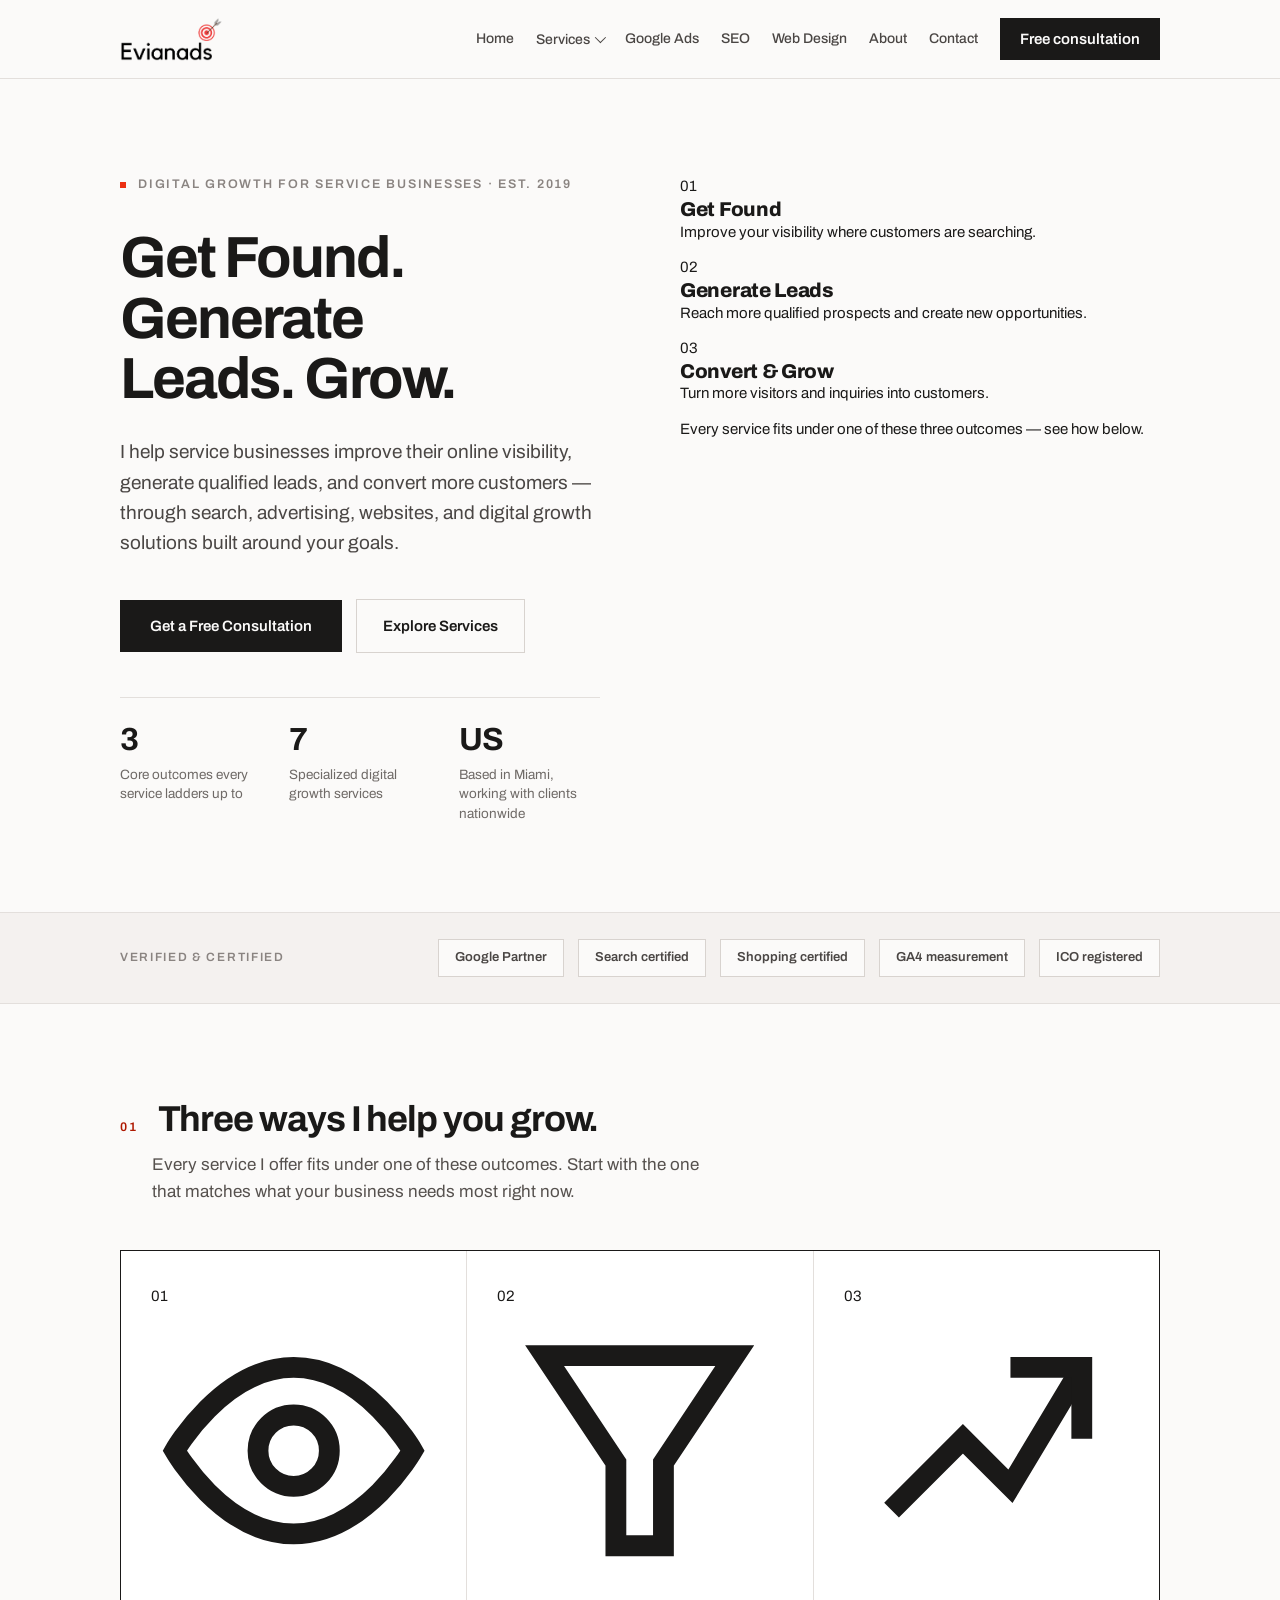
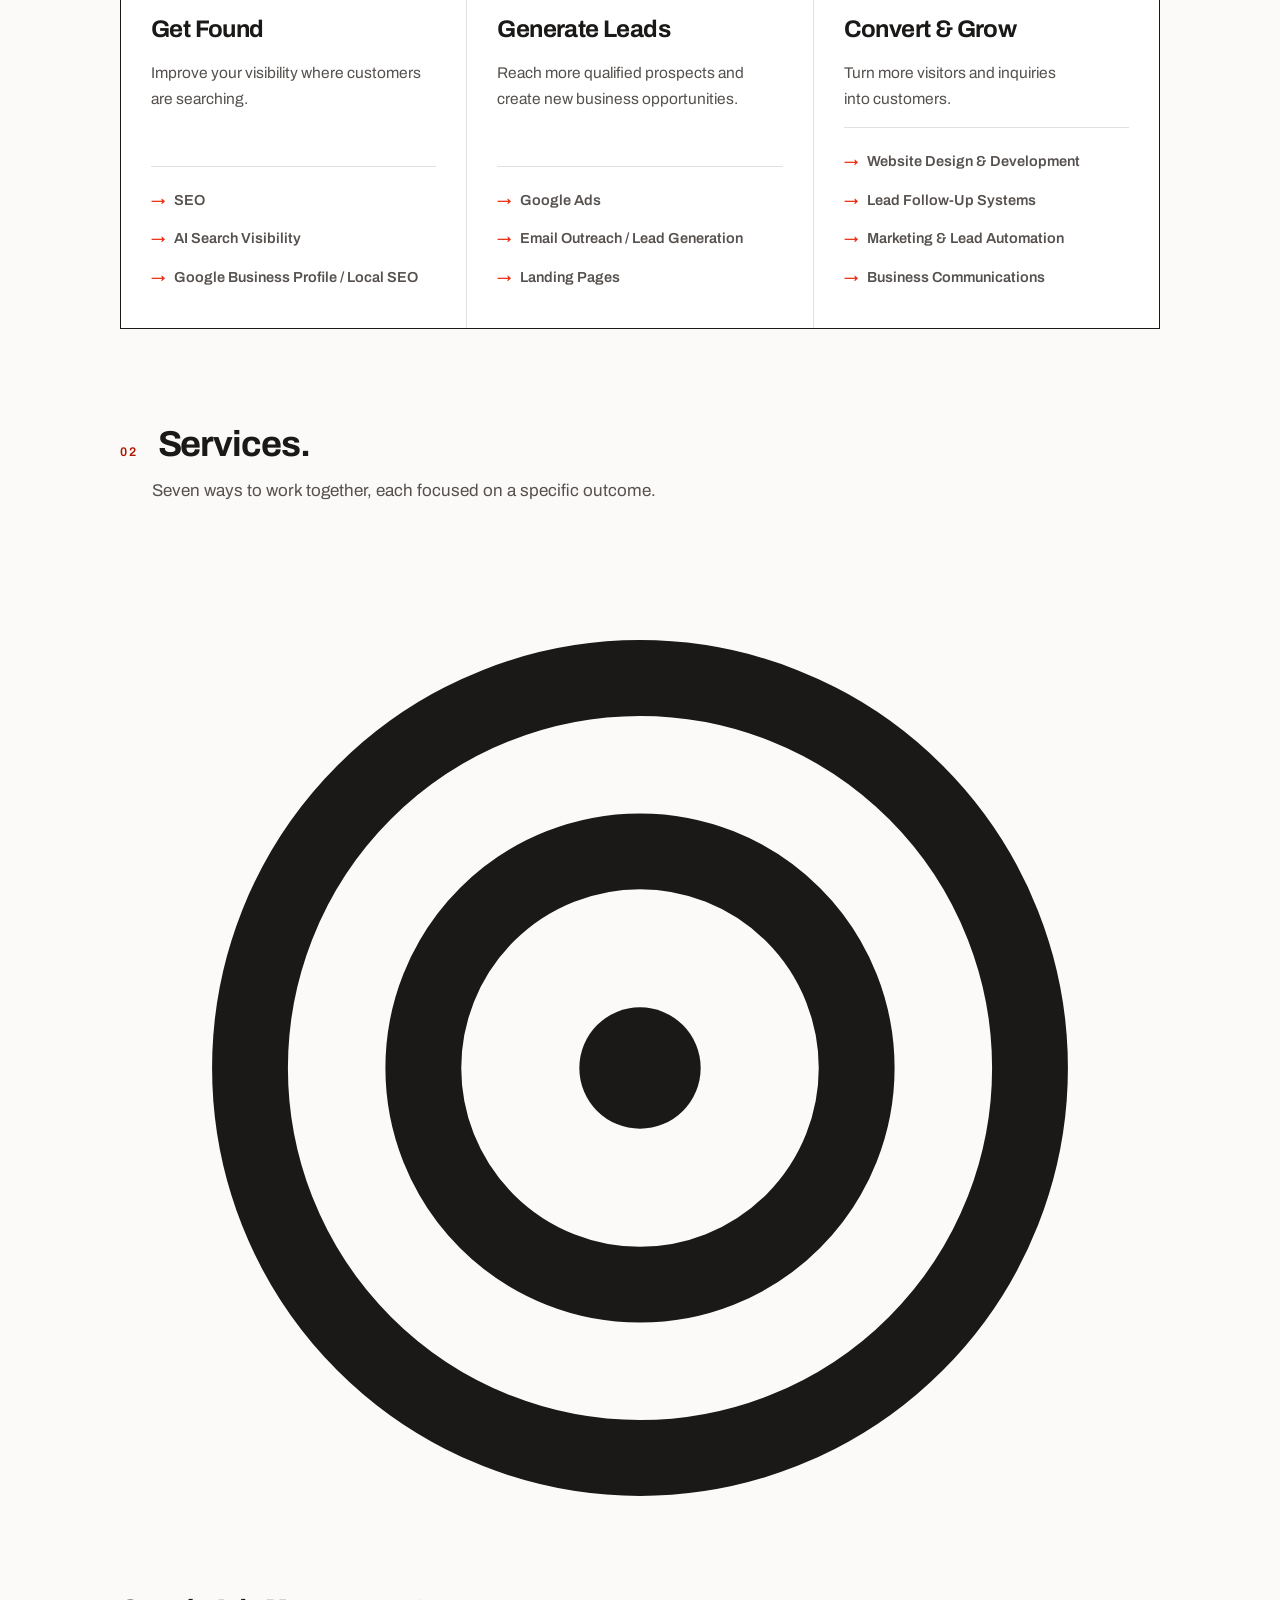
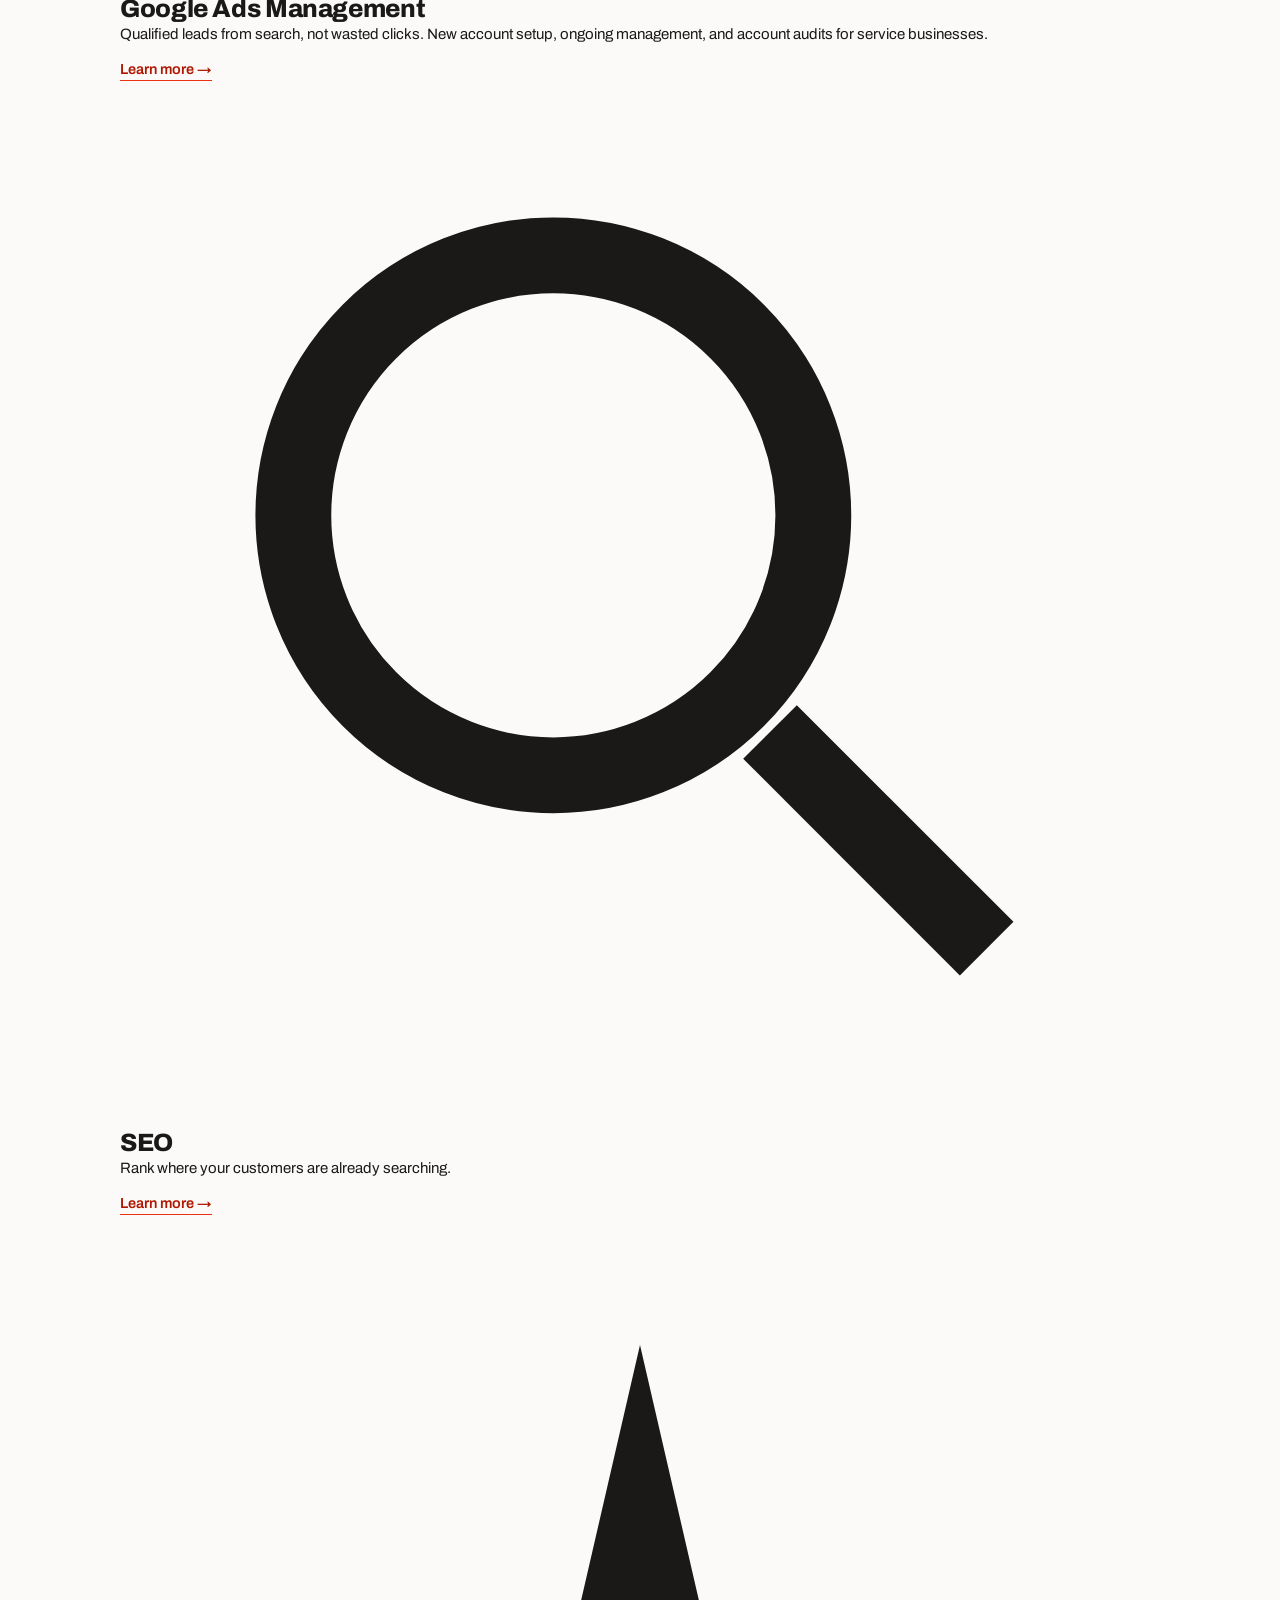
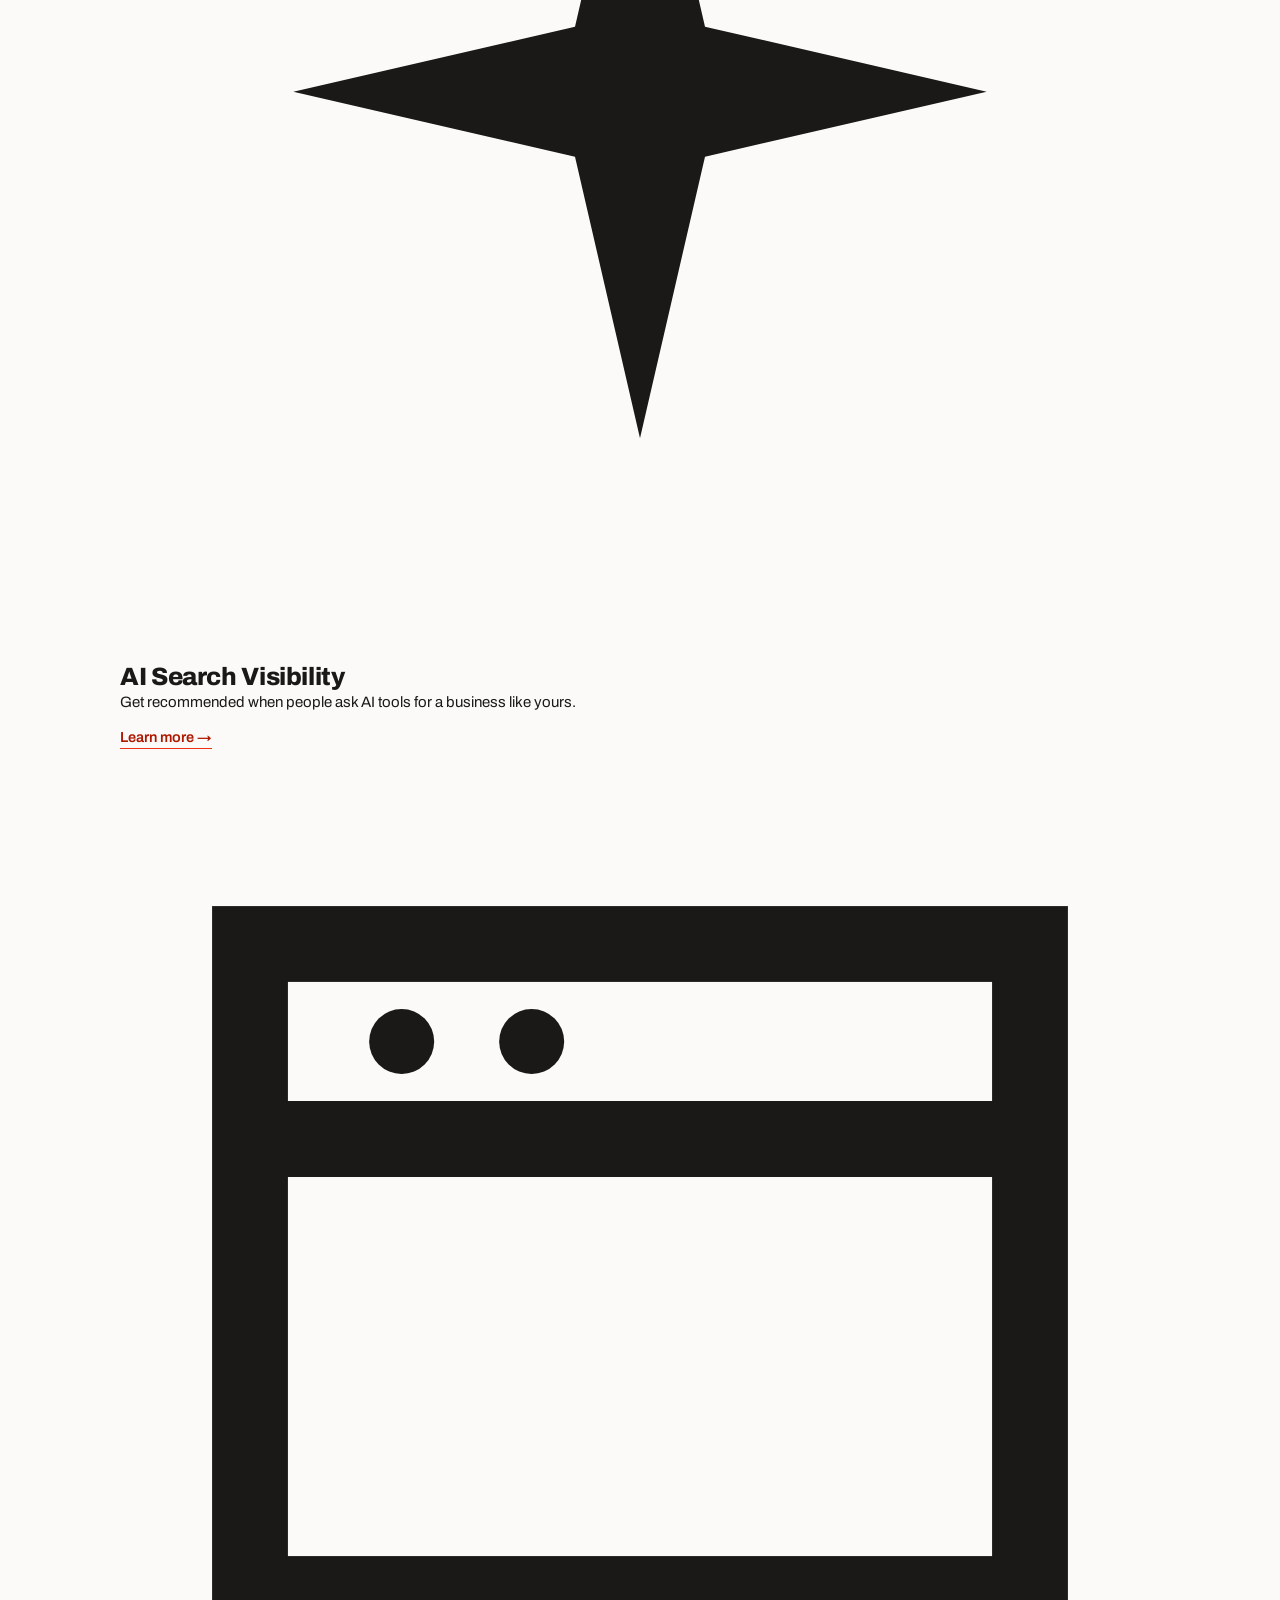
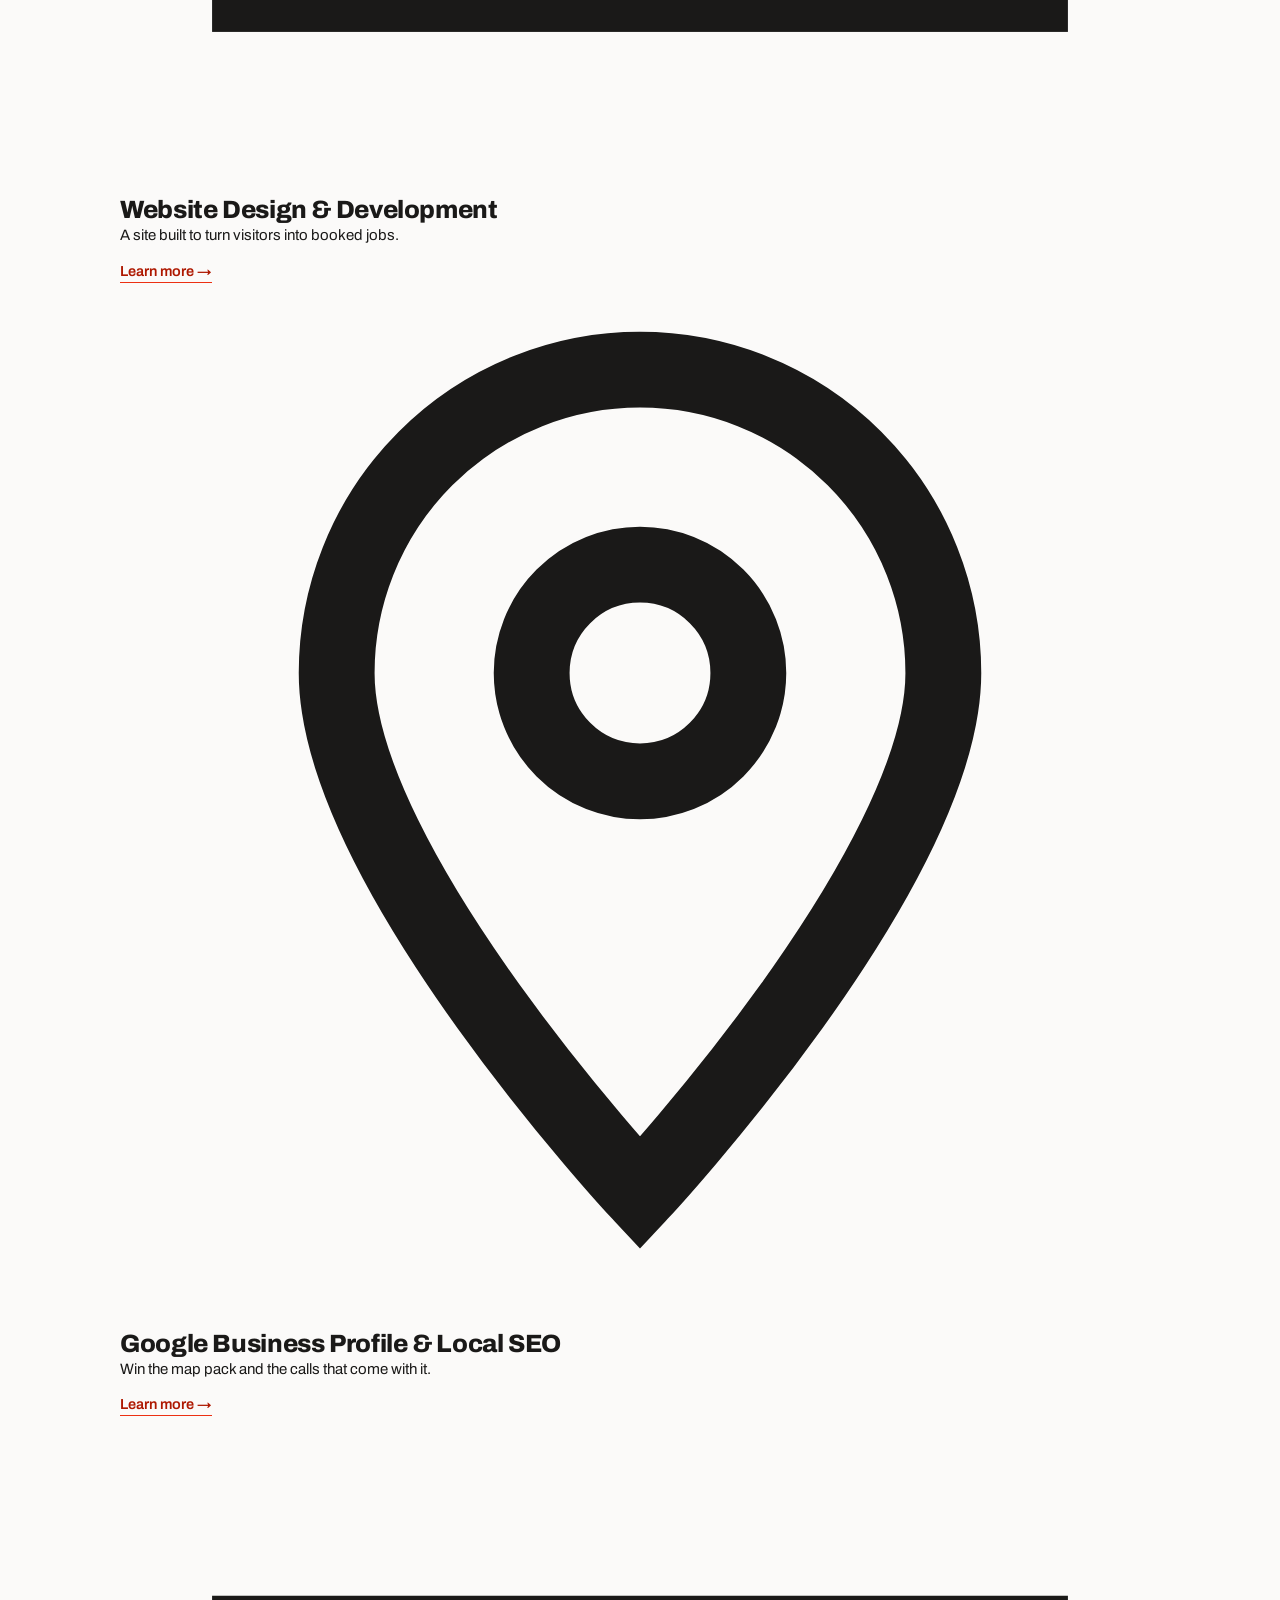
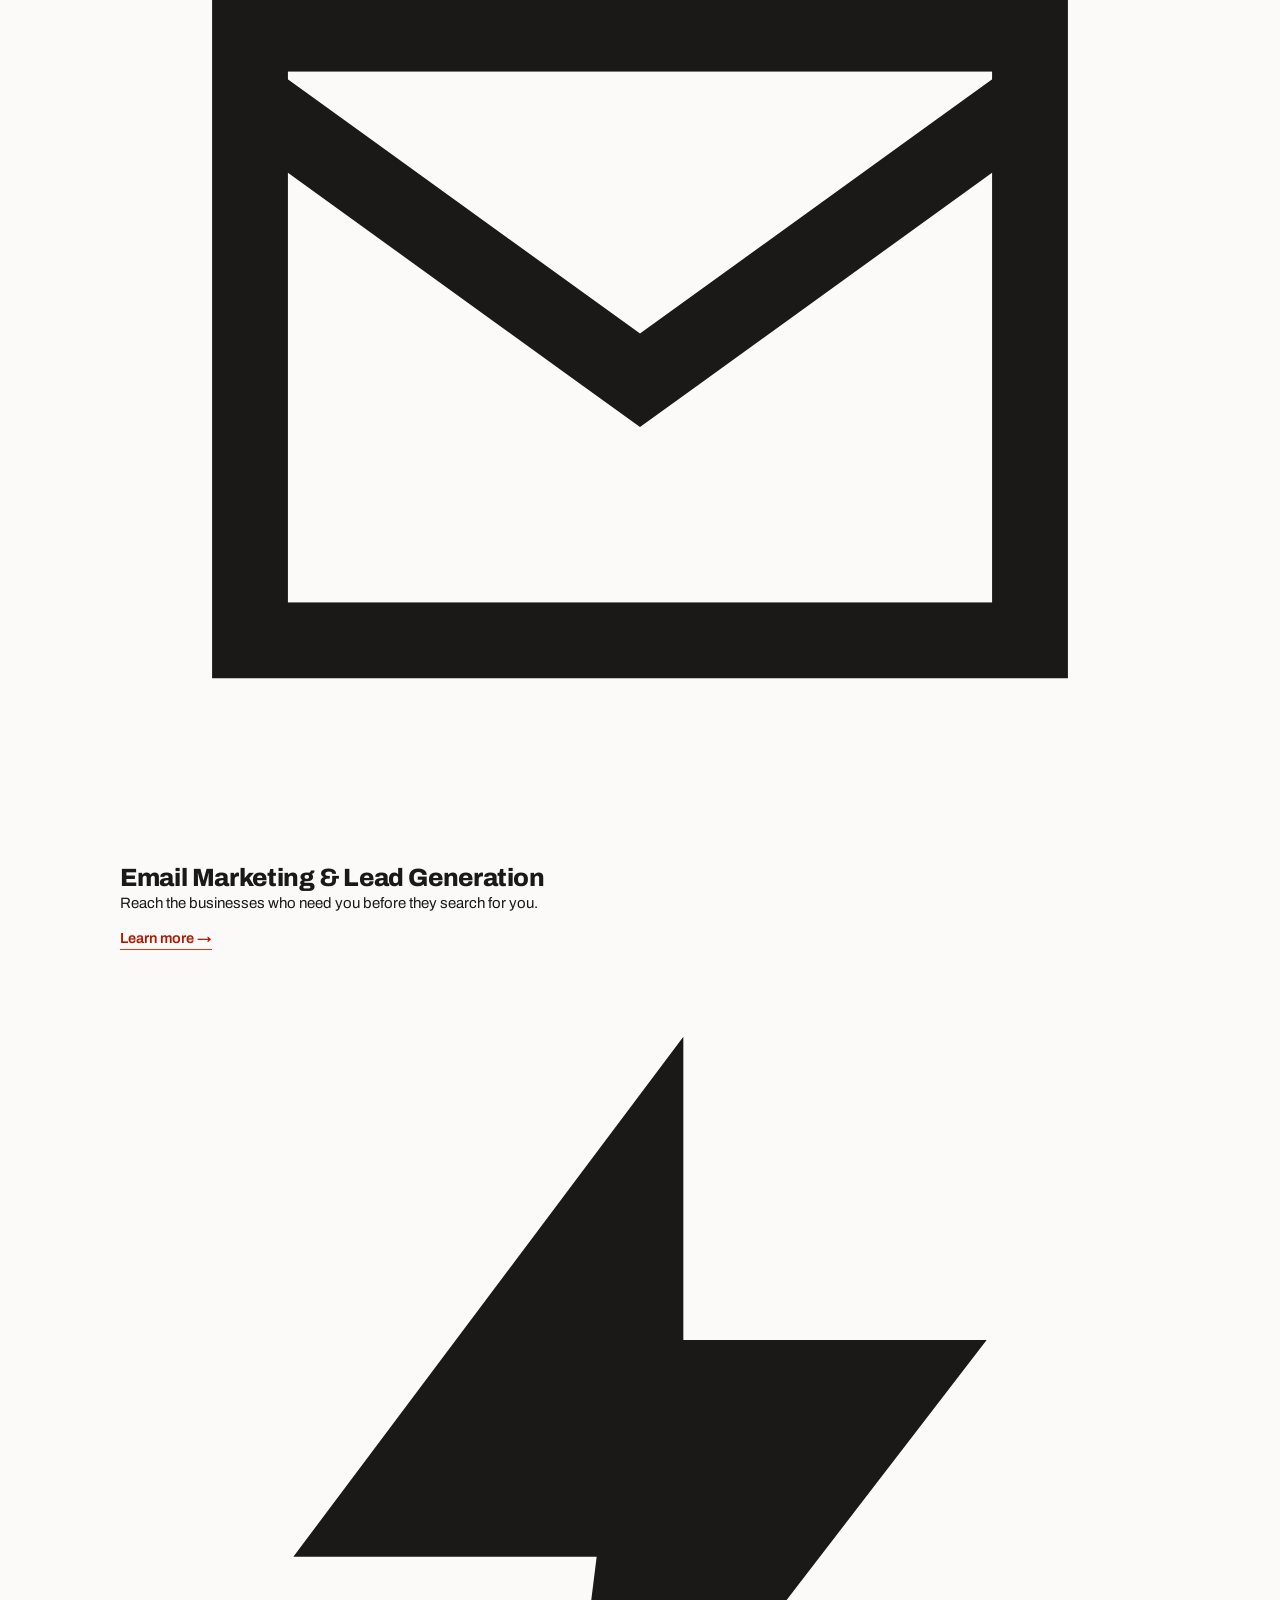
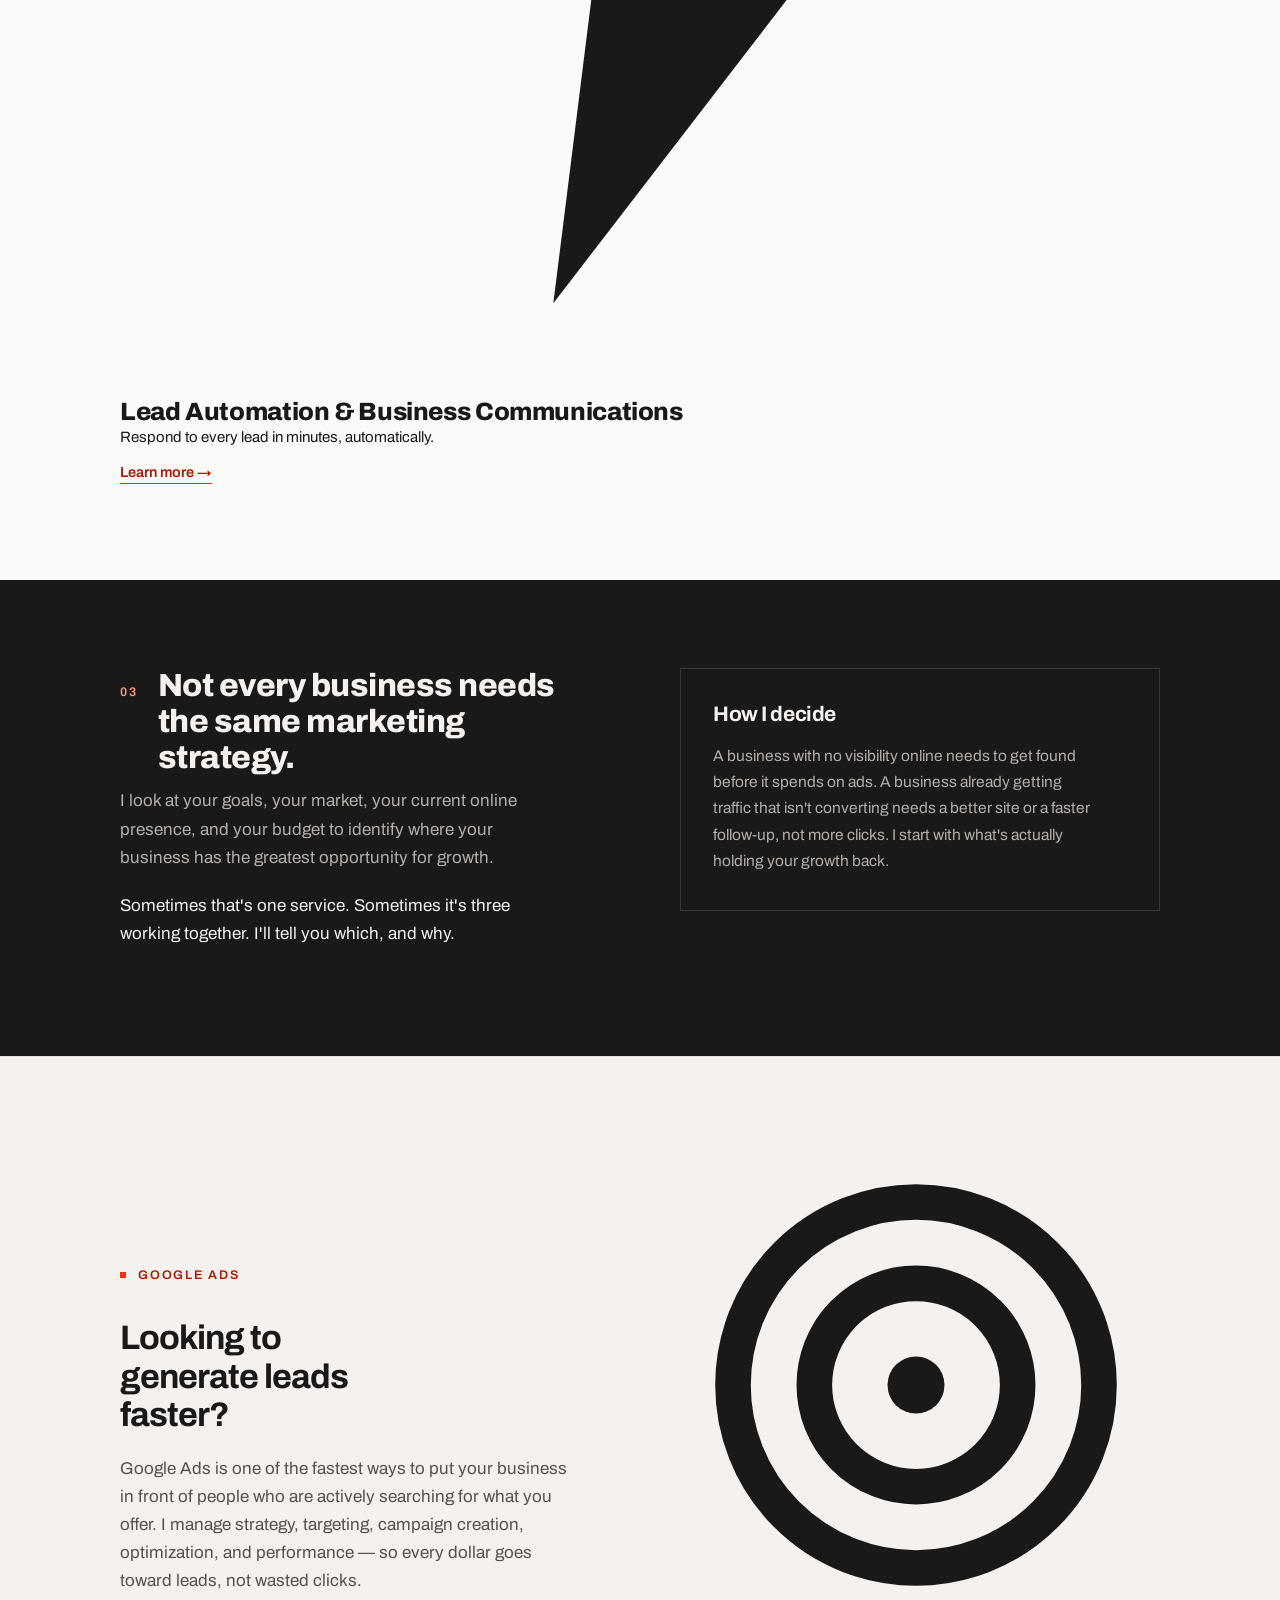
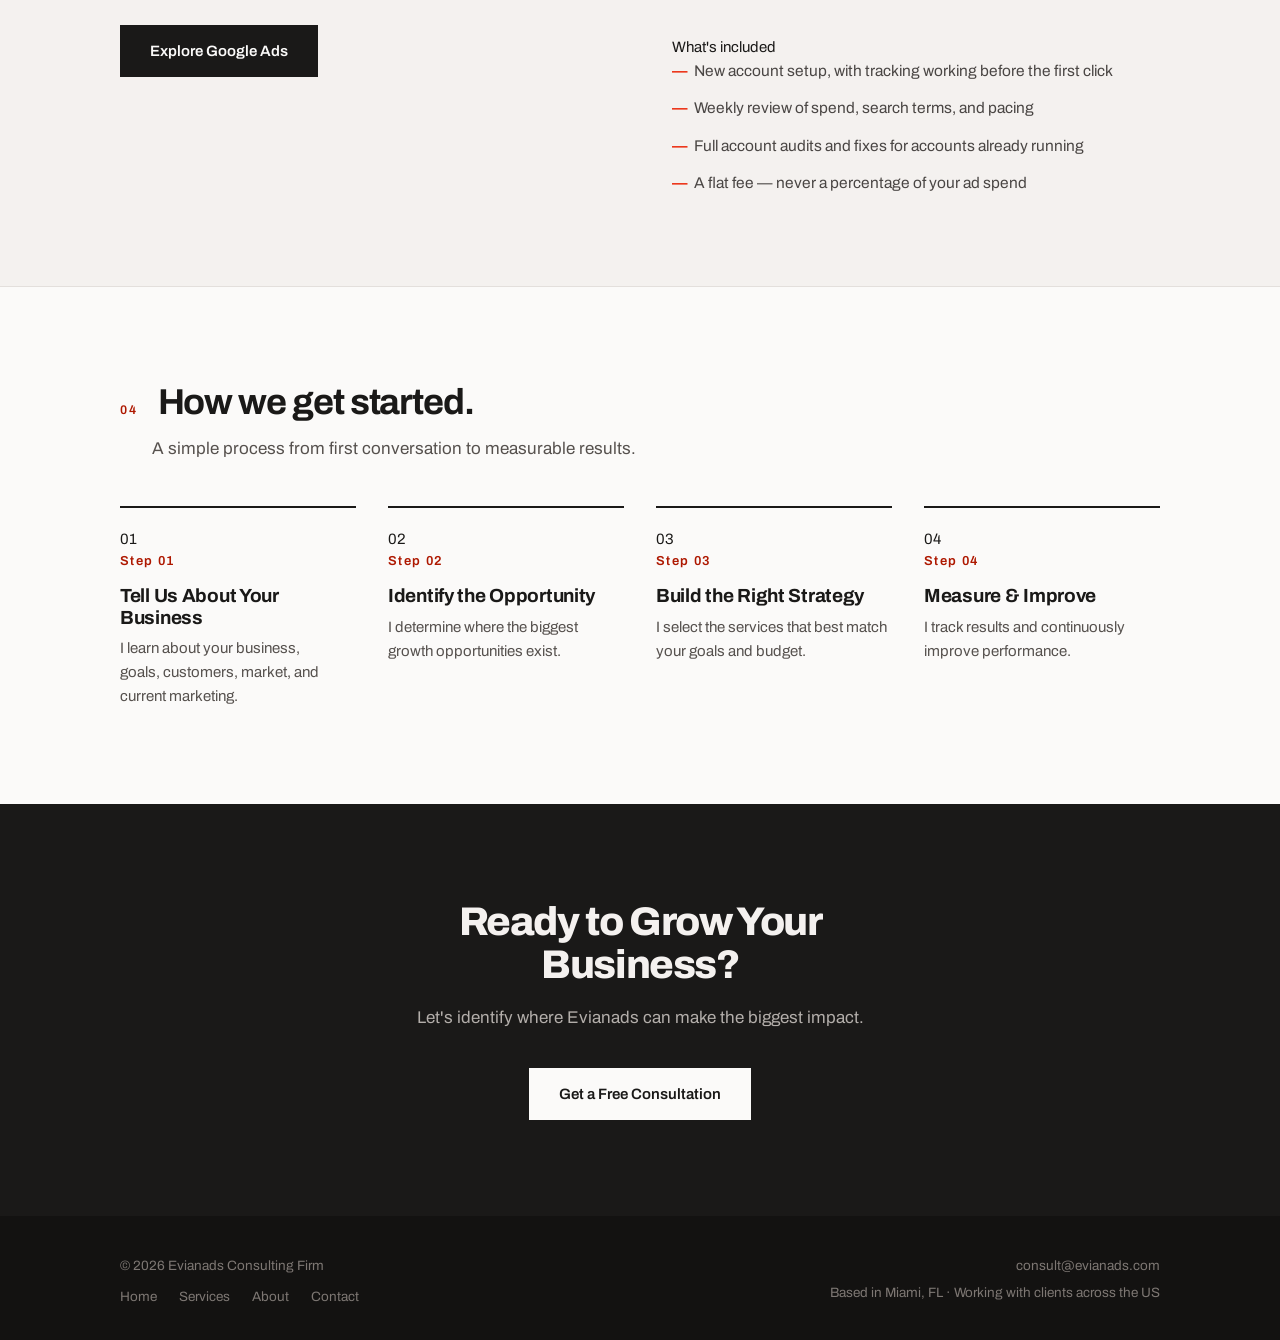
==== index.html @ f30c5ef5 "Redesign homepage: bring back the premium visual language" ====
<!DOCTYPE html>
<html lang="en">
<head>
<meta charset="utf-8">
<meta name="viewport" content="width=device-width, initial-scale=1">
<title>Evianads — Get Found. Generate Leads. Grow.</title>
<meta name="description" content="Digital growth solutions for service businesses. Evianads helps you improve online visibility, generate qualified leads, and convert more customers through SEO, Google Ads, websites, and lead-generation systems.">
<meta name="robots" content="index, follow">
<meta name="google-site-verification" content="unTlTfsMRLvdwp8FDfozITjtuNZBZkO7IHpB-6d9Jow" />
<link rel="canonical" href="https://evianads.com/">
<meta name="theme-color" content="#1a1918">

<meta property="og:type" content="website">
<meta property="og:site_name" content="Evianads">
<meta property="og:title" content="Evianads — Get Found. Generate Leads. Grow.">
<meta property="og:description" content="Digital growth solutions for service businesses. Evianads helps you improve online visibility, generate qualified leads, and convert more customers.">
<meta property="og:url" content="https://evianads.com/">
<meta property="og:image" content="https://images.unsplash.com/photo-1551288049-bebda4e38f71?w=1200&q=80&auto=format&fit=crop">
<meta name="twitter:card" content="summary_large_image">
<meta name="twitter:title" content="Evianads — Get Found. Generate Leads. Grow.">
<meta name="twitter:description" content="Digital growth solutions for service businesses.">
<meta name="twitter:image" content="https://images.unsplash.com/photo-1551288049-bebda4e38f71?w=1200&q=80&auto=format&fit=crop">

<link rel="icon" href="/assets/favicon.png" type="image/png">
<link rel="apple-touch-icon" href="/assets/favicon.png">

<link rel="preconnect" href="https://fonts.googleapis.com">
<link rel="preconnect" href="https://fonts.gstatic.com" crossorigin>
<link rel="stylesheet" href="/assets/design-system.css">
<link rel="stylesheet" href="/assets/site.css">

<script type="application/ld+json">
{
  "@context": "https://schema.org",
  "@type": "ProfessionalService",
  "name": "Evianads",
  "description": "Digital growth solutions for service businesses: SEO, AI search visibility, Google Business Profile, Google Ads, email lead generation, website design, and lead automation.",
  "url": "https://evianads.com/",
  "logo": "https://evianads.com/assets/logo.png",
  "email": "consult@evianads.com",
  "areaServed": "US",
  "address": {
    "@type": "PostalAddress",
    "addressLocality": "Miami",
    "addressRegion": "FL",
    "addressCountry": "US"
  }
}
</script>
</head>
<body>

<header class="site-header">
  <div class="wrap">
    <a href="/" class="brand">
      <img src="/assets/logo.png" alt="Evianads">
    </a>
    <button class="nav-toggle" type="button" aria-label="Menu" aria-expanded="false">
      <span></span><span></span><span></span>
    </button>
    <nav class="site-nav">
      <a href="/" class="nav-link">Home</a>
      <div class="nav-item-dropdown">
        <button class="nav-dropdown-toggle" type="button" aria-haspopup="true" aria-expanded="false">Services <span class="nav-dropdown-caret"></span></button>
        <div class="nav-dropdown-menu">
          <a href="/google-ads/">Google Ads Management</a>
          <a href="/seo/">SEO</a>
          <a href="/ai-search-visibility/">AI Search Visibility</a>
          <a href="/web-design/">Website Design &amp; Development</a>
          <a href="/google-business-profile/">Google Business Profile &amp; Local SEO</a>
          <a href="/email-marketing/">Email Marketing &amp; Lead Generation</a>
          <a href="/lead-automation/">Lead Automation &amp; Business Communications</a>
        </div>
      </div>
      <a href="/google-ads/" class="nav-link">Google Ads</a>
      <a href="/seo/" class="nav-link">SEO</a>
      <a href="/web-design/" class="nav-link">Web Design</a>
      <a href="/about/" class="nav-link">About</a>
      <a href="/contact/" class="nav-link">Contact</a>
      <a href="/contact/" class="btn btn-dark">Free consultation</a>
    </nav>
  </div>
</header>

<section id="top" class="hero">
  <div class="wrap">
    <div class="hero-copy">
      <div class="eyebrow">
        <span class="eyebrow-dot"></span>
        <span class="eyebrow-label">Digital growth for service businesses · Est. 2019</span>
      </div>
      <h1>Get Found. Generate Leads. Grow.</h1>
      <p class="hero-sub">I help service businesses improve their online visibility, generate qualified leads, and convert more customers — through search, advertising, websites, and digital growth solutions built around your goals.</p>
      <div class="hero-ctas">
        <a href="/contact/" class="btn btn-dark-lg">Get a Free Consultation</a>
        <a href="#services" class="btn btn-outline">Explore Services</a>
      </div>
      <div class="hero-stats">
        <div>
          <div class="hero-stat-value">3</div>
          <div class="hero-stat-label">Core outcomes every service ladders up to</div>
        </div>
        <div>
          <div class="hero-stat-value">7</div>
          <div class="hero-stat-label">Specialized digital growth services</div>
        </div>
        <div>
          <div class="hero-stat-value">US</div>
          <div class="hero-stat-label">Based in Miami, working with clients nationwide</div>
        </div>
      </div>
    </div>
    <div class="hero-diagram">
      <div class="hero-diagram-step">
        <div class="hero-diagram-num">01</div>
        <div class="hero-diagram-body">
          <h4>Get Found</h4>
          <p>Improve your visibility where customers are searching.</p>
        </div>
      </div>
      <div class="hero-diagram-step">
        <div class="hero-diagram-num">02</div>
        <div class="hero-diagram-body">
          <h4>Generate Leads</h4>
          <p>Reach more qualified prospects and create new opportunities.</p>
        </div>
      </div>
      <div class="hero-diagram-step is-accent">
        <div class="hero-diagram-num">03</div>
        <div class="hero-diagram-body">
          <h4>Convert &amp; Grow</h4>
          <p>Turn more visitors and inquiries into customers.</p>
        </div>
      </div>
      <div class="hero-diagram-caption">Every service fits under one of these three outcomes — see how below.</div>
    </div>
  </div>
</section>

<section class="trust-strip">
  <div class="wrap">
    <span class="trust-label">Verified &amp; certified</span>
    <div class="badge-row">
      <span class="badge">Google Partner</span>
      <span class="badge">Search certified</span>
      <span class="badge">Shopping certified</span>
      <span class="badge">GA4 measurement</span>
      <span class="badge">ICO registered</span>
    </div>
  </div>
</section>

<section class="section category-flow">
  <div class="section-head">
    <span class="section-num">01</span>
    <h2>Three ways I help you grow.</h2>
  </div>
  <p class="section-sub">Every service I offer fits under one of these outcomes. Start with the one that matches what your business needs most right now.</p>
  <div class="grid-3">
    <div class="card">
      <div class="card-icon-row">
        <span class="card-num-lg">01</span>
        <span class="icon-badge" aria-hidden="true">
          <svg viewBox="0 0 24 24" fill="none" stroke="currentColor" stroke-width="1.75"><path d="M2 12s4-7 10-7 10 7 10 7-4 7-10 7-10-7-10-7z"/><circle cx="12" cy="12" r="3"/></svg>
        </span>
      </div>
      <h3>Get Found</h3>
      <p>Improve your visibility where customers are searching.</p>
      <ul class="card-list">
        <li><a href="/seo/">SEO</a></li>
        <li><a href="/ai-search-visibility/">AI Search Visibility</a></li>
        <li><a href="/google-business-profile/">Google Business Profile / Local SEO</a></li>
      </ul>
    </div>
    <div class="card">
      <div class="card-icon-row">
        <span class="card-num-lg">02</span>
        <span class="icon-badge" aria-hidden="true">
          <svg viewBox="0 0 24 24" fill="none" stroke="currentColor" stroke-width="1.75"><polygon points="4,4 20,4 14,13 14,20 10,20 10,13"/></svg>
        </span>
      </div>
      <h3>Generate Leads</h3>
      <p>Reach more qualified prospects and create new business opportunities.</p>
      <ul class="card-list">
        <li><a href="/google-ads/">Google Ads</a></li>
        <li><a href="/email-marketing/">Email Outreach / Lead Generation</a></li>
        <li><a href="/web-design/">Landing Pages</a></li>
      </ul>
    </div>
    <div class="card">
      <div class="card-icon-row">
        <span class="card-num-lg">03</span>
        <span class="icon-badge" aria-hidden="true">
          <svg viewBox="0 0 24 24" fill="none" stroke="currentColor" stroke-width="1.75"><polyline points="4,17 10,11 14,15 20,5"/><polyline points="14,5 20,5 20,11"/></svg>
        </span>
      </div>
      <h3>Convert &amp; Grow</h3>
      <p>Turn more visitors and inquiries into customers.</p>
      <ul class="card-list">
        <li><a href="/web-design/">Website Design &amp; Development</a></li>
        <li><a href="/lead-automation/">Lead Follow-Up Systems</a></li>
        <li><a href="/lead-automation/">Marketing &amp; Lead Automation</a></li>
        <li><a href="/lead-automation/">Business Communications</a></li>
      </ul>
    </div>
  </div>
</section>

<section id="services" class="section">
  <div class="section-head">
    <span class="section-num">02</span>
    <h2>Services.</h2>
  </div>
  <p class="section-sub">Seven ways to work together, each focused on a specific outcome.</p>
  <div class="feature-grid">
    <div class="service-feature is-featured">
      <span class="icon-badge is-lg" aria-hidden="true">
        <svg viewBox="0 0 24 24" fill="none" stroke="currentColor" stroke-width="1.75"><circle cx="12" cy="12" r="9"/><circle cx="12" cy="12" r="5"/><circle cx="12" cy="12" r="1.4" fill="currentColor" stroke="none"/></svg>
      </span>
      <h3>Google Ads Management</h3>
      <p>Qualified leads from search, not wasted clicks. New account setup, ongoing management, and account audits for service businesses.</p>
      <a href="/google-ads/" class="card-cta">Learn more →</a>
    </div>
    <div class="service-feature">
      <span class="icon-badge" aria-hidden="true">
        <svg viewBox="0 0 24 24" fill="none" stroke="currentColor" stroke-width="1.75"><circle cx="10" cy="10" r="6"/><line x1="15" y1="15" x2="20" y2="20"/></svg>
      </span>
      <h3>SEO</h3>
      <p>Rank where your customers are already searching.</p>
      <a href="/seo/" class="card-cta">Learn more →</a>
    </div>
    <div class="service-feature">
      <span class="icon-badge" aria-hidden="true">
        <svg viewBox="0 0 24 24" fill="currentColor" stroke="none"><path d="M12 3 L13.5 9.5 L20 11 L13.5 12.5 L12 19 L10.5 12.5 L4 11 L10.5 9.5 Z"/></svg>
      </span>
      <h3>AI Search Visibility</h3>
      <p>Get recommended when people ask AI tools for a business like yours.</p>
      <a href="/ai-search-visibility/" class="card-cta">Learn more →</a>
    </div>
    <div class="service-feature">
      <span class="icon-badge" aria-hidden="true">
        <svg viewBox="0 0 24 24" fill="none" stroke="currentColor" stroke-width="1.75"><rect x="3" y="4.5" width="18" height="15"/><line x1="3" y1="9" x2="21" y2="9"/><circle cx="6.5" cy="6.75" r="0.75" fill="currentColor" stroke="none"/><circle cx="9.5" cy="6.75" r="0.75" fill="currentColor" stroke="none"/></svg>
      </span>
      <h3>Website Design &amp; Development</h3>
      <p>A site built to turn visitors into booked jobs.</p>
      <a href="/web-design/" class="card-cta">Learn more →</a>
    </div>
    <div class="service-feature">
      <span class="icon-badge" aria-hidden="true">
        <svg viewBox="0 0 24 24" fill="none" stroke="currentColor" stroke-width="1.75"><path d="M12 21s-7-7.5-7-12a7 7 0 1 1 14 0c0 4.5-7 12-7 12z"/><circle cx="12" cy="9" r="2.5"/></svg>
      </span>
      <h3>Google Business Profile &amp; Local SEO</h3>
      <p>Win the map pack and the calls that come with it.</p>
      <a href="/google-business-profile/" class="card-cta">Learn more →</a>
    </div>
    <div class="service-feature">
      <span class="icon-badge" aria-hidden="true">
        <svg viewBox="0 0 24 24" fill="none" stroke="currentColor" stroke-width="1.75"><rect x="3" y="5" width="18" height="14"/><polyline points="3,6.5 12,13 21,6.5"/></svg>
      </span>
      <h3>Email Marketing &amp; Lead Generation</h3>
      <p>Reach the businesses who need you before they search for you.</p>
      <a href="/email-marketing/" class="card-cta">Learn more →</a>
    </div>
    <div class="service-feature">
      <span class="icon-badge" aria-hidden="true">
        <svg viewBox="0 0 24 24" fill="currentColor" stroke="none"><polygon points="13,2 4,14 11,14 10,22 20,9 13,9"/></svg>
      </span>
      <h3>Lead Automation &amp; Business Communications</h3>
      <p>Respond to every lead in minutes, automatically.</p>
      <a href="/lead-automation/" class="card-cta">Learn more →</a>
    </div>
  </div>
</section>

<section class="section-dark">
  <div class="wrap">
    <div>
      <div class="section-head">
        <span class="section-num on-dark">03</span>
        <h2>Not every business needs the same marketing strategy.</h2>
      </div>
      <p>I look at your goals, your market, your current online presence, and your budget to identify where your business has the greatest opportunity for growth.</p>
      <p class="emph">Sometimes that's one service. Sometimes it's three working together. I'll tell you which, and why.</p>
    </div>
    <div class="callout" style="background: transparent; border-color: var(--border-dark);">
      <h3 style="color: var(--on-dark);">How I decide</h3>
      <p style="color: var(--on-dark-muted);">A business with no visibility online needs to get found before it spends on ads. A business already getting traffic that isn't converting needs a better site or a faster follow-up, not more clicks. I start with what's actually holding your growth back.</p>
    </div>
  </div>
</section>

<section class="feature-split">
  <div class="wrap">
    <div>
      <div class="eyebrow">
        <span class="eyebrow-dot"></span>
        <span class="eyebrow-label">Google Ads</span>
      </div>
      <h2>Looking to generate leads faster?</h2>
      <p>Google Ads is one of the fastest ways to put your business in front of people who are actively searching for what you offer. I manage strategy, targeting, campaign creation, optimization, and performance — so every dollar goes toward leads, not wasted clicks.</p>
      <a href="/google-ads/" class="btn btn-dark-lg">Explore Google Ads</a>
    </div>
    <div class="feature-split-visual">
      <span class="icon-badge is-lg" aria-hidden="true">
        <svg viewBox="0 0 24 24" fill="none" stroke="currentColor" stroke-width="1.75"><circle cx="12" cy="12" r="9"/><circle cx="12" cy="12" r="5"/><circle cx="12" cy="12" r="1.4" fill="currentColor" stroke="none"/></svg>
      </span>
      <span class="feature-split-visual-label">What's included</span>
      <ul class="feature-split-list">
        <li>New account setup, with tracking working before the first click</li>
        <li>Weekly review of spend, search terms, and pacing</li>
        <li>Full account audits and fixes for accounts already running</li>
        <li>A flat fee — never a percentage of your ad spend</li>
      </ul>
    </div>
  </div>
</section>

<section class="section">
  <div class="section-head">
    <span class="section-num">04</span>
    <h2>How we get started.</h2>
  </div>
  <p class="section-sub">A simple process from first conversation to measurable results.</p>
  <div class="process-grid">
    <div class="process-step">
      <span class="process-step-ghost" aria-hidden="true">01</span>
      <span class="process-step-num">Step 01</span>
      <h3>Tell Us About Your Business</h3>
      <p>I learn about your business, goals, customers, market, and current marketing.</p>
    </div>
    <div class="process-step">
      <span class="process-step-ghost" aria-hidden="true">02</span>
      <span class="process-step-num">Step 02</span>
      <h3>Identify the Opportunity</h3>
      <p>I determine where the biggest growth opportunities exist.</p>
    </div>
    <div class="process-step">
      <span class="process-step-ghost" aria-hidden="true">03</span>
      <span class="process-step-num">Step 03</span>
      <h3>Build the Right Strategy</h3>
      <p>I select the services that best match your goals and budget.</p>
    </div>
    <div class="process-step">
      <span class="process-step-ghost" aria-hidden="true">04</span>
      <span class="process-step-num">Step 04</span>
      <h3>Measure &amp; Improve</h3>
      <p>I track results and continuously improve performance.</p>
    </div>
  </div>
</section>

<section class="section-dark cta-band">
  <div class="wrap">
    <h2>Ready to Grow Your Business?</h2>
    <p>Let's identify where Evianads can make the biggest impact.</p>
    <div class="hero-ctas">
      <a href="/contact/" class="btn btn-light" style="padding: 17px 30px; font-size: 15px;">Get a Free Consultation</a>
    </div>
  </div>
</section>

<footer class="site-footer">
  <div class="wrap">
    <div class="footer-brand-col">
      <span>© 2026 Evianads Consulting Firm</span>
      <nav class="footer-nav">
        <a href="/">Home</a>
        <a href="/#services">Services</a>
        <a href="/about/">About</a>
        <a href="/contact/">Contact</a>
      </nav>
    </div>
    <div class="footer-meta">
      <span>consult@evianads.com</span>
      <span>Based in Miami, FL · Working with clients across the US</span>
    </div>
  </div>
</footer>

<script src="/assets/app.js"></script>
</body>
</html>
---- assets/design-system.css ----
/* Modernist — design-system tokens and component classes. This file is the source of truth for the system's look; retune it here and see readme.md. */
@import url('https://fonts.googleapis.com/css2?family=Archivo:wght@400;600;800&display=swap');

:root {
  --color-bg: #f3f2f2;
  --color-surface: #eae9e9;
  --color-text: #201e1d;
  --color-accent: #ec3013;
  --color-accent-2: #e15b47;
  --color-divider: color-mix(in srgb, #201e1d 40%, transparent);

  /* Tonal ramps — generated in OKLCH on one shared lightness scale, so the
     same step of any role matches the others in visual value. */
  --color-neutral-100: #f8f4f4;
  --color-neutral-200: #eae7e7;
  --color-neutral-300: #d7d3d3;
  --color-neutral-400: #bab6b6;
  --color-neutral-500: #9b9797;
  --color-neutral-600: #7d7979;
  --color-neutral-700: #605d5d;
  --color-neutral-800: #444141;
  --color-neutral-900: #2d2b2b;

  --color-accent-100: #fff2ef;
  --color-accent-200: #ffe0d9;
  --color-accent-300: #ffc4b8;
  --color-accent-400: #ff9783;
  --color-accent-500: #ff563c;
  --color-accent-600: #dd2b0f;
  --color-accent-700: #ae1800;
  --color-accent-800: #7c1405;
  --color-accent-900: #4d170e;

  --color-accent-2-100: #fff2ef;
  --color-accent-2-200: #ffe0da;
  --color-accent-2-300: #ffc4b9;
  --color-accent-2-400: #ff9784;
  --color-accent-2-500: #ef6853;
  --color-accent-2-600: #c94b39;
  --color-accent-2-700: #9e3526;
  --color-accent-2-800: #71261b;
  --color-accent-2-900: #471d16;

  --font-heading: "Archivo", system-ui, sans-serif;
  --font-heading-weight: 800;
  --font-body: "Archivo", system-ui, sans-serif;

  --space-1: 4.0px;
  --space-2: 8.0px;
  --space-3: 12.0px;
  --space-4: 16.0px;
  --space-6: 24.0px;
  --space-8: 32.0px;

  --radius-sm: 0px;
  --radius-md: 0px;
  --radius-lg: 0px;

  /* Elevation — derived from the ground: soft ink-tinted shadows on a
     light theme, a hairline edge + ambient darkness on a dark one. */
  --shadow-sm: 0 1px 2px color-mix(in srgb, #2d2b2b 14%, transparent);
  --shadow-md: 0 3px 10px color-mix(in srgb, #2d2b2b 16%, transparent);
  --shadow-lg: 0 12px 32px color-mix(in srgb, #2d2b2b 22%, transparent);
}

body {
  background: var(--color-bg);
  color: var(--color-text);
  font-family: var(--font-body);
}
h1, h2, h3, h4 { font-family: var(--font-heading); font-weight: var(--font-heading-weight); }

.grayscale{filter:grayscale(1) contrast(1.08)}

/* ══════════════════════════════════════════════════════════════════════════
   Components — built with the tokens above. Plain CSS
   on plain HTML: no JavaScript, no build step. Each class is documented in
   readme.md and demonstrated in foundations/ and components/.
   ══════════════════════════════════════════════════════════════════════ */

*, *::before, *::after { box-sizing: border-box; }
body { margin: 0; font-size: 15px; line-height: 1.55; font-weight: 400; }
h1, h2, h3, h4, h5, h6 {
  font-family: var(--font-heading); font-weight: var(--font-heading-weight);
  line-height: 1.12; letter-spacing: -0.015em; margin: 0 0 var(--space-2);
}
h1 { font-size: 42px; }
h2 { font-size: 32px; }
h3 { font-size: 25px; }
h4 { font-size: 20px; }
h5 { font-size: 16px; }
h6 { font-size: 13px; }
h6 { letter-spacing: 0.08em; text-transform: uppercase; }
p { margin: 0 0 var(--space-3); }
a { color: var(--color-accent); text-underline-offset: 3px; }
img { display: block; max-width: 100%; }
figure { margin: 0; }
figcaption {
  font-size: 11px; margin-top: var(--space-1);
  color: color-mix(in srgb, var(--color-text) 55%, transparent);
}
.text-muted { color: color-mix(in srgb, var(--color-text) 55%, transparent); }
:focus { outline: none; }
:focus-visible { outline: 2px solid var(--color-accent); outline-offset: 2px; }
::selection { background: color-mix(in srgb, var(--color-accent) 30%, transparent); }

/* — rules — */
.hr {
  height: 2px; border: 0; margin: var(--space-4) 0;
  background: var(--color-divider);
}

/* — buttons — */
.btn {
  display: inline-flex; align-items: center; justify-content: center; gap: 6px;
  cursor: pointer; text-decoration: none;
  font-family: var(--font-heading); font-weight: var(--font-heading-weight);
  font-size: 14px; line-height: 1.2; color: var(--color-text); /* matches the .input's 14px —
     the pair sits side by side in sign-up rows */
  background: transparent; border: 1px solid transparent;
  padding: var(--space-2) calc(var(--space-3) * 1.2);
  border-radius: var(--radius-md);
}
.btn svg { display: block; }
.btn:disabled { opacity: 0.45; cursor: not-allowed; }
.btn-primary { background: var(--color-accent); color: var(--color-bg); }
.btn-primary:hover { background: var(--color-accent-600); }
.btn-primary:active { background: var(--color-accent-700); }
.btn-secondary { border-color: var(--color-divider); }
.btn-secondary:hover { background: color-mix(in srgb, var(--color-text) 7%, transparent); }
.btn-secondary:active { background: color-mix(in srgb, var(--color-text) 14%, transparent); }
.btn-ghost { color: var(--color-accent); padding-inline: var(--space-1); }
.btn-ghost:hover { background: color-mix(in srgb, var(--color-accent) 10%, transparent); }
.btn-ghost:active { background: color-mix(in srgb, var(--color-accent) 18%, transparent); }
.btn-icon { width: 36px; height: 36px; padding: 0; }
.btn-block { width: 100%; margin-top: var(--space-2); justify-content: flex-start; text-align: left; }

/* — forms — */
.field > label {
  display: block; font-size: 12px; margin-bottom: 5px;
  color: color-mix(in srgb, var(--color-text) 70%, transparent);
}
.input {
  width: 100%; min-height: 36px; padding: 6px 10px; font: inherit;
  font-size: 14px; color: var(--color-text); caret-color: var(--color-accent);
  background: var(--color-surface);
  border: 1px solid var(--color-divider); border-radius: var(--radius-md);
}
.input:hover { border-color: color-mix(in srgb, var(--color-text) 45%, transparent); }
.input:focus-visible { border-color: var(--color-accent); outline-offset: 0; }
textarea.input { min-height: 90px; resize: vertical; }
.radio { display: inline-flex; align-items: center; gap: 8px; cursor: pointer; font-size: 14px; }
.radio input, .seg-opt input {
  position: absolute; opacity: 0; width: 0; height: 0; pointer-events: none;
}
.radio .dot {
  width: 16px; height: 16px; flex: none; border-radius: 50%;
  border: 1.5px solid var(--color-divider);
}
.radio:hover .dot { border-color: var(--color-accent); }
.radio input:checked + .dot {
  border-color: var(--color-accent); background: var(--color-accent);
  box-shadow: inset 0 0 0 4px var(--color-bg);
}
.radio input:focus-visible + .dot { outline: 2px solid var(--color-accent); outline-offset: 2px; }
.seg {
  display: inline-flex; overflow: hidden;
  border: 1px solid var(--color-divider); border-radius: var(--radius-md);
}
.seg-opt {
  display: inline-flex; align-items: center; gap: 6px;
  padding: 7px 12px; font-size: 13px; cursor: pointer;
}
.seg-opt + .seg-opt { border-left: 1px solid var(--color-divider); }
.seg-opt:has(input:checked) { background: var(--color-accent); color: var(--color-bg); }
.seg-opt:not(:has(input:checked)):hover { background: color-mix(in srgb, var(--color-text) 7%, transparent); }
.seg-opt:has(input:focus-visible) { outline: 2px solid var(--color-accent); outline-offset: -2px; }

/* — cards — */
.card {
  display: flex; flex-direction: column; gap: var(--space-2);
  padding: var(--space-3); border-radius: var(--radius-md); background: var(--color-surface);
}
.card-kicker { font-size: 10px; letter-spacing: 0.1em; text-transform: uppercase; color: var(--color-accent); }
.card-title {
  font-family: var(--font-heading); font-weight: var(--font-heading-weight);
  font-size: 17px; line-height: 1.2;
}
.card-body { margin: 0; font-size: 13px; opacity: 0.8; flex: 1; }
.card-meta {
  display: flex; align-items: center; gap: 6px; font-size: 11px;
  color: color-mix(in srgb, var(--color-text) 50%, transparent);
}
.elev-sm { box-shadow: var(--shadow-sm); }
.elev-md { box-shadow: var(--shadow-md); }
.elev-lg { box-shadow: var(--shadow-lg); }

/* — tags — */
.tag {
  display: inline-flex; align-items: center; font-size: 11px;
  letter-spacing: 0.02em; padding: 3px 10px;
  border-radius: calc(var(--radius-md) * 0.75);
}
.tag-accent { background: var(--color-accent-100); color: var(--color-accent-800); }
.tag-accent-2 { background: var(--color-accent-2-100); color: var(--color-accent-2-800); }
.tag-neutral { background: var(--color-neutral-100); color: var(--color-neutral-800); }
.tag-outline { border: 1px solid var(--color-accent); color: var(--color-accent); }

/* — navigation — */
.nav {
  display: flex; align-items: center; gap: var(--space-4);
  padding: var(--space-3) var(--space-4);
  border-bottom: 2px solid var(--color-divider);
}
.nav-brand {
  font-family: var(--font-heading); font-weight: var(--font-heading-weight);
  font-size: 18px; margin-right: auto;
}
.nav a { color: inherit; text-decoration: none; font-size: 14px; }
.nav a:hover, .nav a[aria-current='page'] { color: var(--color-accent); }

/* — tables — */
.table { width: 100%; border-collapse: collapse; font-size: 14px; }
.table th {
  text-align: left; font-size: 11px; letter-spacing: 0.08em; text-transform: uppercase;
  color: color-mix(in srgb, var(--color-text) 60%, transparent);
  padding: var(--space-2); border-bottom: 2px solid var(--color-divider);
}
.table td {
  padding: var(--space-2);
  border-bottom: 1px solid var(--color-divider);
}
.table tbody tr:hover { background: color-mix(in srgb, var(--color-text) 4%, transparent); }

/* — dialog — */
.dialog-backdrop {
  position: fixed; inset: 0; display: grid; place-items: center;
  padding: var(--space-4);
  background: color-mix(in srgb, var(--color-neutral-900) 50%, transparent);
}
.dialog {
  width: min(440px, 100%); display: flex; flex-direction: column; gap: var(--space-3);
  padding: var(--space-4); border-radius: var(--radius-lg);
  background: var(--color-surface); box-shadow: var(--shadow-lg);
}
.dialog-title {
  font-family: var(--font-heading); font-weight: var(--font-heading-weight);
  font-size: 20px;
}
.dialog-body { font-size: 14px; opacity: 0.85; }
.dialog-actions { display: flex; justify-content: flex-end; gap: var(--space-2); margin-top: var(--space-2); }
---- assets/site.css ----
/* Evianads landing page — site-specific styles.
   Built on top of design-system.css (Modernist tokens: accent ramp, fonts).
   Page-literal colors below are taken from the approved design handoff
   (see README "Design Tokens") rather than the design system's own
   --color-bg/--color-text, which don't match this page's palette. */

@import url('https://fonts.googleapis.com/css2?family=Archivo:wght@400;500;600;700;800&display=swap');

:root {
  --bg: #fbfaf9;
  --surface: #fff;
  --surface-alt: #f4f1ef;
  --ink: #1a1918;
  --ink-darker: #131211;
  --text-body: #4a4644;
  --text-body-2: #56514e;
  --text-muted: #6f6a67;
  --text-muted-2: #8a8481;
  --text-faint: #a09a96;
  --on-dark: #f4f1ef;
  --on-dark-muted: #b3aeaa;
  --on-dark-muted-2: #7d7773;
  --on-dark-faint: #a5a09c;
  --border: #e3dfdc;
  --border-strong: #d8d3cf;
  --border-input: #cfc9c5;
  --border-dark: #3a3634;
  --max-width: 1120px;
}

html, body {
  margin: 0;
  padding: 0;
  background: var(--bg);
  color: var(--ink);
  scroll-behavior: smooth;
  font-family: "Archivo", system-ui, sans-serif;
  -webkit-font-smoothing: antialiased;
}
*, *::before, *::after { box-sizing: border-box; }
body { overflow-x: hidden; }
a { color: var(--ink); text-decoration: none; }
a:hover { color: var(--color-accent-700); }
::selection { background: var(--color-accent-200); }
input, select, textarea, button { font-family: "Archivo", system-ui, sans-serif; }
:focus-visible { outline: 2px solid var(--color-accent); outline-offset: 3px; }
img { display: block; max-width: 100%; }

.wrap { max-width: var(--max-width); margin: 0 auto; padding: 0 40px; }

h1, h2, h3, h4 { font-family: "Archivo", system-ui, sans-serif; margin: 0; }

/* — header — */
.site-header {
  position: sticky; top: 0; z-index: 50;
  background: rgba(251, 250, 249, 0.94);
  backdrop-filter: blur(12px);
  border-bottom: 1px solid var(--border);
}
.site-header .wrap {
  min-height: 78px; padding-top: 14px; padding-bottom: 14px;
  display: flex; align-items: center; justify-content: space-between;
  gap: 24px; flex-wrap: wrap;
}
.brand { display: flex; align-items: center; }
.brand img { height: 44px; width: auto; }
.site-nav { display: flex; align-items: center; gap: 22px; flex-wrap: wrap; white-space: nowrap; }
.site-nav a.nav-link { font-size: 14px; font-weight: 500; color: var(--text-body); }
.site-nav a.nav-link:hover { color: var(--ink); }

/* — nav dropdown ("Services") — */
.nav-item-dropdown { position: relative; }
.nav-dropdown-toggle {
  display: flex; align-items: center; gap: 5px; cursor: pointer;
  background: none; border: none; padding: 0; font-family: inherit;
  font-size: 14px; font-weight: 500; color: var(--text-body);
}
.nav-dropdown-toggle:hover { color: var(--ink); }
.nav-dropdown-caret { width: 8px; height: 8px; border-right: 1.5px solid currentColor; border-bottom: 1.5px solid currentColor; transform: rotate(45deg) translateY(-2px); transition: transform 0.15s ease; }
.nav-item-dropdown.open .nav-dropdown-caret { transform: rotate(-135deg) translateY(1px); }
.nav-dropdown-menu {
  position: absolute; top: calc(100% + 18px); left: -16px; z-index: 60;
  min-width: 250px; padding: 10px; background: var(--surface);
  border: 1px solid var(--border-strong); box-shadow: 0 16px 36px rgba(20, 18, 17, 0.14);
  flex-direction: column; gap: 2px; display: none;
}
.nav-item-dropdown:hover .nav-dropdown-menu,
.nav-item-dropdown.open .nav-dropdown-menu { display: flex; }
.nav-dropdown-menu a { padding: 10px 12px; font-size: 14px; font-weight: 500; color: var(--text-body); }
.nav-dropdown-menu a:hover { background: var(--surface-alt); color: var(--ink); }

/* — mobile nav toggle — */
.nav-toggle {
  display: none; width: 40px; height: 40px; padding: 0; border: none; background: none; cursor: pointer;
  flex-direction: column; align-items: center; justify-content: center; gap: 5px;
}
.nav-toggle span { width: 22px; height: 2px; background: var(--ink); display: block; }

@media (max-width: 900px) {
  .nav-toggle { display: flex; }
  .site-nav {
    display: none; position: absolute; top: 100%; left: 0; right: 0;
    flex-direction: column; align-items: stretch; gap: 0; white-space: normal;
    background: var(--surface); border-bottom: 1px solid var(--border);
    padding: 8px 20px 20px;
  }
  .site-header.nav-open .site-nav { display: flex; }
  .site-nav a.nav-link, .nav-dropdown-toggle { width: 100%; padding: 14px 0; justify-content: space-between; border-bottom: 1px solid var(--border); }
  .site-nav .btn { margin-top: 16px; }
  .nav-item-dropdown { width: 100%; }
  .nav-dropdown-menu { position: static; box-shadow: none; border: none; padding: 0 0 6px 14px; min-width: 0; }
  .nav-dropdown-menu a { padding: 12px 0; border-bottom: none; }
}

/* — buttons — */
.btn { display: inline-flex; align-items: center; justify-content: center; gap: 8px; cursor: pointer; border: none; font-size: 15px; font-weight: 600; }
.btn-dark { padding: 12px 20px; background: var(--ink); color: var(--bg); }
.btn-dark:hover { background: var(--color-accent-700); color: var(--bg); }
.btn-dark-lg { padding: 17px 30px; background: var(--ink); color: var(--bg); }
.btn-dark-lg:hover { background: var(--color-accent-700); color: var(--bg); }
.btn-outline { padding: 17px 26px; border: 1px solid var(--border-strong); color: var(--ink); background: transparent; }
.btn-outline:hover { border-color: var(--ink); }
.btn-light { padding: 16px 28px; background: var(--bg); color: var(--ink); }
.btn-light:hover { background: var(--color-accent-200); }
.btn:disabled { opacity: 0.5; cursor: not-allowed; }

/* — hero — */
.hero { border-bottom: 1px solid var(--border); scroll-margin-top: 80px; }
.hero .wrap {
  padding-top: 96px;
  display: grid; grid-template-columns: repeat(auto-fit, minmax(320px, 1fr));
  gap: 80px; align-items: start;
}
.hero-copy { padding-bottom: 88px; }
.eyebrow { display: flex; align-items: center; gap: 12px; margin-bottom: 34px; }
.eyebrow-dot { width: 6px; height: 6px; background: var(--color-accent); display: block; }
.eyebrow-label { font-size: 12.5px; font-weight: 600; letter-spacing: 0.14em; text-transform: uppercase; color: var(--text-muted-2); }
.hero h1 {
  font-size: 58px; line-height: 1.04; font-weight: 700; letter-spacing: -0.035em;
  margin: 0 0 28px; max-width: 15ch; text-wrap: balance;
}
.hero-sub { font-size: 19px; line-height: 1.6; color: var(--text-body); max-width: 50ch; margin: 0 0 40px; text-wrap: pretty; }
.hero-ctas { display: flex; gap: 14px; flex-wrap: wrap; align-items: center; }
.hero-stats {
  margin-top: 44px; padding-top: 26px; border-top: 1px solid var(--border);
  display: grid; grid-template-columns: repeat(auto-fit, minmax(140px, 1fr)); gap: 28px;
}
.hero-stat-value { font-size: 32px; font-weight: 700; letter-spacing: -0.035em; line-height: 1; }
.hero-stat-label { font-size: 13.5px; line-height: 1.45; color: var(--text-muted); margin-top: 9px; }
.hero-media { border-left: 1px solid var(--border); padding: 0 0 88px 48px; align-self: stretch; }
.hero-media figure { aspect-ratio: 3 / 4; overflow: hidden; background: #e6e1de; margin: 0; }
.hero-media img { width: 100%; height: 100%; object-fit: cover; }
.hero-media figcaption { margin-top: 20px; font-size: 14px; line-height: 1.5; color: var(--text-muted); }

/* — trust strip — */
.trust-strip { border-bottom: 1px solid var(--border); background: var(--surface-alt); }
.trust-strip .wrap { padding: 26px 40px; display: flex; align-items: center; gap: 40px; flex-wrap: wrap; justify-content: space-between; }
.trust-label { font-size: 12px; font-weight: 600; letter-spacing: 0.14em; text-transform: uppercase; color: var(--text-muted-2); }
.badge-row { display: flex; align-items: center; gap: 14px; flex-wrap: wrap; }
.badge { display: inline-flex; align-items: center; height: 38px; padding: 0 16px; border: 1px solid var(--border-strong); background: var(--bg); font-size: 13px; font-weight: 600; color: var(--text-body); }

/* — section shell — */
.section { max-width: var(--max-width); margin: 0 auto; padding: 96px 40px 0; scroll-margin-top: 80px; }
.section-head { display: flex; align-items: baseline; gap: 20px; margin-bottom: 12px; }
.section-num { font-size: 12.5px; font-weight: 600; letter-spacing: 0.14em; color: var(--color-accent-700); }
.section-num.on-dark { color: var(--color-accent-400); }
.section h2 { font-size: 36px; font-weight: 700; letter-spacing: -0.03em; line-height: 1.1; }
.section-sub { font-size: 17px; line-height: 1.6; color: var(--text-body-2); max-width: 56ch; margin: 0 0 44px 32px; }
.section-sub.small { font-size: 15px; color: var(--text-muted-2); }

/* — hairline card grid — */
.grid-3 {
  display: grid; grid-template-columns: repeat(auto-fit, minmax(260px, 1fr));
  gap: 1px; background: var(--border); border: 1px solid var(--ink);
}
.card { background: var(--surface); padding: 34px 30px; display: flex; flex-direction: column; gap: 16px; }
.card-num { font-size: 12.5px; font-weight: 600; letter-spacing: 0.12em; color: var(--text-faint); }
.card h3 { font-size: 24px; font-weight: 700; letter-spacing: -0.025em; line-height: 1.15; }
.card p { font-size: 15.5px; line-height: 1.65; color: var(--text-body-2); margin: 0; text-wrap: pretty; }
.card-includes {
  font-size: 14.5px; line-height: 1.85; color: var(--text-muted); white-space: pre-line;
  border-top: 1px solid var(--border); padding-top: 16px; margin-top: auto;
}
.card-cta { font-size: 14.5px; font-weight: 600; color: var(--color-accent-700); border-bottom: 1px solid var(--color-accent); padding-bottom: 3px; align-self: flex-start; }
.card-cta:hover { color: var(--ink); border-color: var(--ink); }

/* — linked list inside a card (solution-category includes) — */
.card-list { list-style: none; margin: 0; padding: 16px 0 0; border-top: 1px solid var(--border); margin-top: auto; display: flex; flex-direction: column; gap: 4px; }
.card-list li a { display: flex; align-items: center; gap: 8px; padding: 6px 0; font-size: 14.5px; font-weight: 600; color: var(--text-body-2); }
.card-list li a:hover { color: var(--color-accent-700); }
.card-list li a::before { content: "→"; color: var(--color-accent); flex: none; }

/* — dark sections — */
.section-dark { margin-top: 96px; background: var(--ink); color: var(--on-dark); scroll-margin-top: 80px; }
.section-dark .wrap { padding: 88px 40px; display: grid; grid-template-columns: repeat(auto-fit, minmax(320px, 1fr)); gap: 80px; align-items: start; }
.section-dark p { font-size: 17px; line-height: 1.65; color: var(--on-dark-muted); margin: 0 0 20px; max-width: 42ch; text-wrap: pretty; }
.section-dark p.emph { color: var(--on-dark); }

.audit-steps .step { display: grid; grid-template-columns: 68px 1fr; gap: 24px; padding: 26px 0; border-top: 1px solid var(--border-dark); align-items: start; }
.step-num { font-size: 13px; font-weight: 600; letter-spacing: 0.1em; color: var(--on-dark-muted-2); padding-top: 4px; }
.step h3 { font-size: 19px; font-weight: 700; margin: 0 0 8px; letter-spacing: -0.015em; }
.step p { font-size: 15.5px; line-height: 1.65; color: var(--on-dark-faint); margin: 0; max-width: none; text-wrap: pretty; }

/* — results — */
.result-sector { font-size: 12.5px; font-weight: 600; letter-spacing: 0.1em; text-transform: uppercase; color: var(--text-muted-2); }
.result-metric { font-size: 42px; font-weight: 700; letter-spacing: -0.04em; line-height: 1; color: var(--color-accent-700); }
.result-metric-label { font-size: 14.5px; color: var(--text-body-2); margin-top: 10px; line-height: 1.4; }
.result-detail { font-size: 14.5px; line-height: 1.6; color: var(--text-muted); border-top: 1px solid var(--border); padding-top: 16px; text-wrap: pretty; }
.result-period { font-size: 13px; color: var(--text-faint); letter-spacing: 0.02em; margin-top: auto; }

/* — commitments / who-not-for — */
.split-section { max-width: var(--max-width); margin: 88px auto 0; padding: 0 40px; scroll-margin-top: 80px; }
.split-section .wrap-inner { display: grid; grid-template-columns: repeat(auto-fit, minmax(320px, 1fr)); gap: 64px; align-items: start; }
.commitment-row { display: grid; grid-template-columns: 1fr auto; gap: 24px; padding: 18px 0; border-bottom: 1px solid var(--border); align-items: baseline; }
.commitment-claim { font-size: 16.5px; line-height: 1.5; color: var(--ink); }
.commitment-tag { font-size: 13.5px; font-weight: 600; letter-spacing: 0.06em; text-transform: uppercase; color: var(--color-accent-700); white-space: nowrap; }
.callout { border: 1px solid var(--ink); padding: 34px 32px 36px; background: var(--surface-alt); }
.callout h3 { font-size: 21px; font-weight: 700; letter-spacing: -0.02em; margin: 0 0 16px; }
.callout p { font-size: 15.5px; line-height: 1.7; color: var(--text-body-2); margin: 0 0 16px; text-wrap: pretty; }
.callout p:last-child { margin-bottom: 0; }

/* — faq — */
.faq-list { border-top: 1px solid var(--ink); }
.faq-item { border-bottom: 1px solid var(--border); }
.faq-q {
  width: 100%; display: flex; align-items: center; justify-content: space-between; gap: 24px;
  padding: 24px 0; background: transparent; border: none; cursor: pointer; text-align: left; color: var(--ink);
}
.faq-q:hover { color: var(--color-accent-700); }
.faq-q-text { font-size: 18px; font-weight: 600; letter-spacing: -0.015em; }
.faq-sign { font-size: 22px; font-weight: 400; line-height: 1; color: var(--color-accent); flex: none; }
.faq-a { max-height: 0; overflow: hidden; transition: max-height 0.32s ease; }
.faq-item.open .faq-a { max-height: 340px; }
.faq-a p { font-size: 16px; line-height: 1.7; color: var(--text-body-2); margin: 0 0 26px; max-width: 62ch; text-wrap: pretty; }

/* — contact — */
.contact-fact { padding: 18px 0; border-top: 1px solid var(--border-dark); }
.contact-fact-label { font-size: 12px; font-weight: 600; letter-spacing: 0.12em; text-transform: uppercase; color: var(--on-dark-muted-2); margin-bottom: 8px; }
.contact-fact-value { font-size: 17px; font-weight: 600; color: var(--on-dark); }
.contact-card { background: var(--surface); color: var(--ink); padding: 40px; }
.form-grid { display: grid; gap: 20px; }
.form-row-2 { display: grid; grid-template-columns: repeat(auto-fit, minmax(180px, 1fr)); gap: 20px; }
.field { display: grid; gap: 8px; }
.field-label { font-size: 12px; font-weight: 600; letter-spacing: 0.1em; text-transform: uppercase; color: var(--text-muted); }
.field input, .field select, .field textarea {
  border: 1px solid var(--border-input); background: #fff; padding: 13px 14px; font-size: 16px; color: var(--ink);
}
.field textarea { resize: vertical; }
.form-note { font-size: 13px; line-height: 1.6; color: var(--text-muted-2); margin: 0; }
.form-error { font-size: 14px; line-height: 1.5; color: var(--color-accent-700); margin: 0; min-height: 0; }
.form-error:empty { display: none; }
.confirm-title { font-size: 26px; font-weight: 700; letter-spacing: -0.025em; margin-bottom: 12px; }
.confirm-body { font-size: 16.5px; line-height: 1.65; color: var(--text-body-2); margin: 0; }
.hidden { display: none !important; }

/* — process grid (light, 4-up) — */
.process-grid { display: grid; grid-template-columns: repeat(auto-fit, minmax(230px, 1fr)); gap: 40px 32px; }
.process-step { border-top: 2px solid var(--ink); padding-top: 20px; }
.process-step-num { font-size: 13px; font-weight: 600; letter-spacing: 0.1em; color: var(--color-accent-700); display: block; margin-bottom: 14px; }
.process-step h3 { font-size: 19px; font-weight: 700; letter-spacing: -0.015em; margin: 0 0 8px; }
.process-step p { font-size: 15px; line-height: 1.6; color: var(--text-body-2); margin: 0; text-wrap: pretty; }

/* — feature split (Google Ads highlight, etc.) — */
.feature-split { background: var(--surface-alt); border-top: 1px solid var(--border); border-bottom: 1px solid var(--border); }
.feature-split .wrap { padding: 84px 40px; display: grid; grid-template-columns: repeat(auto-fit, minmax(320px, 1fr)); gap: 64px; align-items: center; }
.feature-split .eyebrow-label { color: var(--color-accent-700); }
.feature-split h2 { font-size: 34px; font-weight: 700; letter-spacing: -0.03em; line-height: 1.14; margin: 18px 0 20px; max-width: 14ch; }
.feature-split p { font-size: 17px; line-height: 1.65; color: var(--text-body-2); max-width: 46ch; margin: 0 0 30px; text-wrap: pretty; }
.feature-split-list { list-style: none; margin: 0 0 8px; padding: 0; display: flex; flex-direction: column; gap: 14px; }
.feature-split-list li { padding-left: 22px; position: relative; font-size: 15.5px; line-height: 1.5; color: var(--text-body); }
.feature-split-list li::before { content: "—"; position: absolute; left: 0; color: var(--color-accent); font-weight: 700; }

/* — simple centered CTA band — */
.cta-band { text-align: center; }
.cta-band .wrap { padding: 96px 40px; display: block; }
.cta-band h2 { font-size: 40px; letter-spacing: -0.035em; line-height: 1.08; margin: 0 auto 18px; max-width: 16ch; }
.cta-band p { margin: 0 auto 36px; max-width: 46ch; }
.cta-band .hero-ctas { justify-content: center; }

/* — footer — */
.site-footer { background: var(--ink-darker); color: var(--on-dark-muted-2); }
.site-footer .wrap { padding: 40px 40px 32px; display: flex; align-items: flex-start; justify-content: space-between; gap: 32px; flex-wrap: wrap; }
.site-footer span { font-size: 13.5px; }
.footer-brand-col { display: flex; flex-direction: column; gap: 10px; }
.footer-nav { display: flex; gap: 22px; flex-wrap: wrap; }
.footer-nav a { font-size: 13.5px; color: var(--on-dark-muted-2); }
.footer-nav a:hover { color: var(--on-dark); }
.footer-meta { display: flex; flex-direction: column; gap: 6px; align-items: flex-end; text-align: right; }
@media (max-width: 620px) { .footer-meta { align-items: flex-start; text-align: left; } }

/* — breadcrumb (service pages) — */
.eyebrow-link { color: var(--text-muted-2); }
.eyebrow-link:hover { color: var(--color-accent-700); }

/* — simple centered page shell (404, etc.) — */
.simple-shell { max-width: 560px; margin: 0 auto; padding: 96px 40px 120px; }
.simple-shell .eyebrow-label { color: var(--text-muted-2); }
.simple-shell h1 { font-size: 36px; font-weight: 700; letter-spacing: -0.03em; margin: 20px 0 16px; }
.simple-shell .lede { font-size: 16.5px; line-height: 1.6; color: var(--text-body-2); margin: 0 0 40px; }

@media (max-width: 620px) {
  .wrap, .section, .split-section, .simple-shell { padding-left: 20px; padding-right: 20px; }
  .hero h1 { font-size: 40px; }
  .section h2 { font-size: 28px; }
  .feature-split h2 { font-size: 28px; }
  .cta-band h2 { font-size: 30px; }
  .site-footer .wrap { flex-direction: column; }
  .footer-meta { align-items: flex-start; text-align: left; }
}
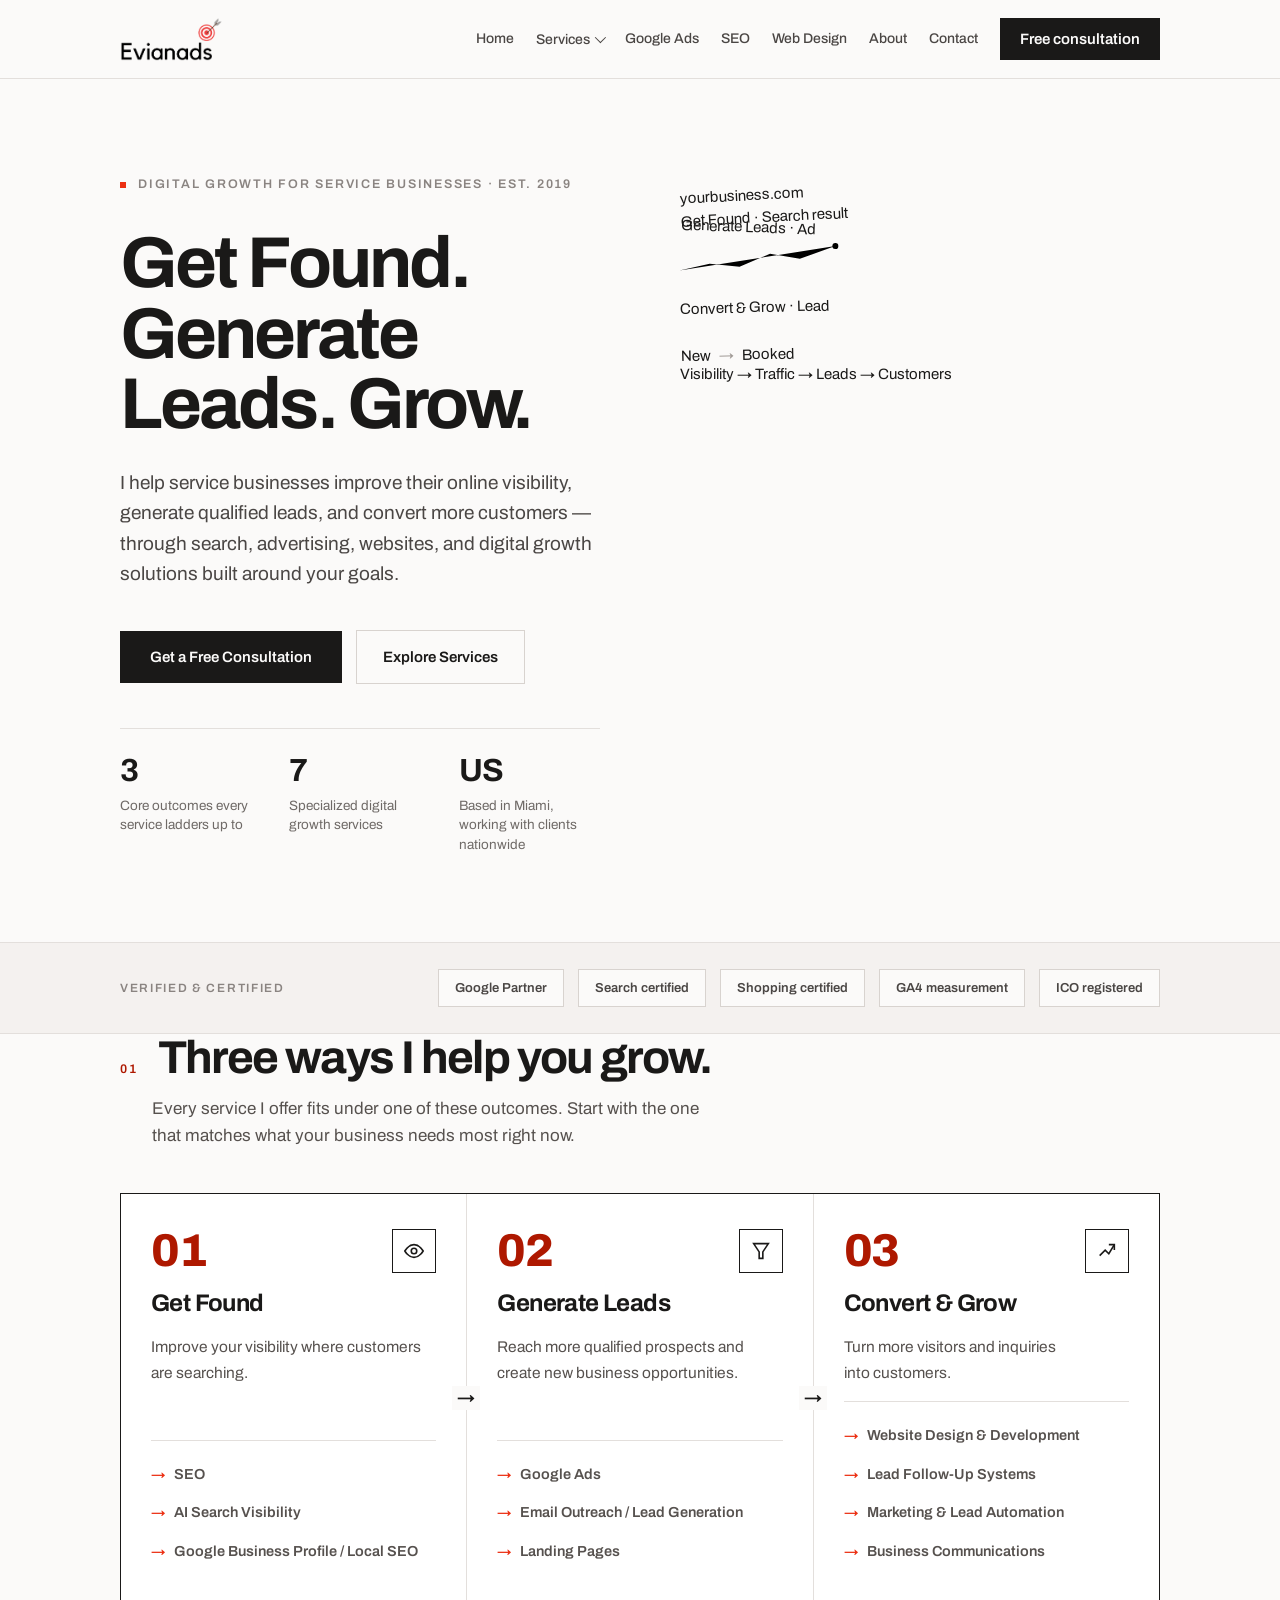
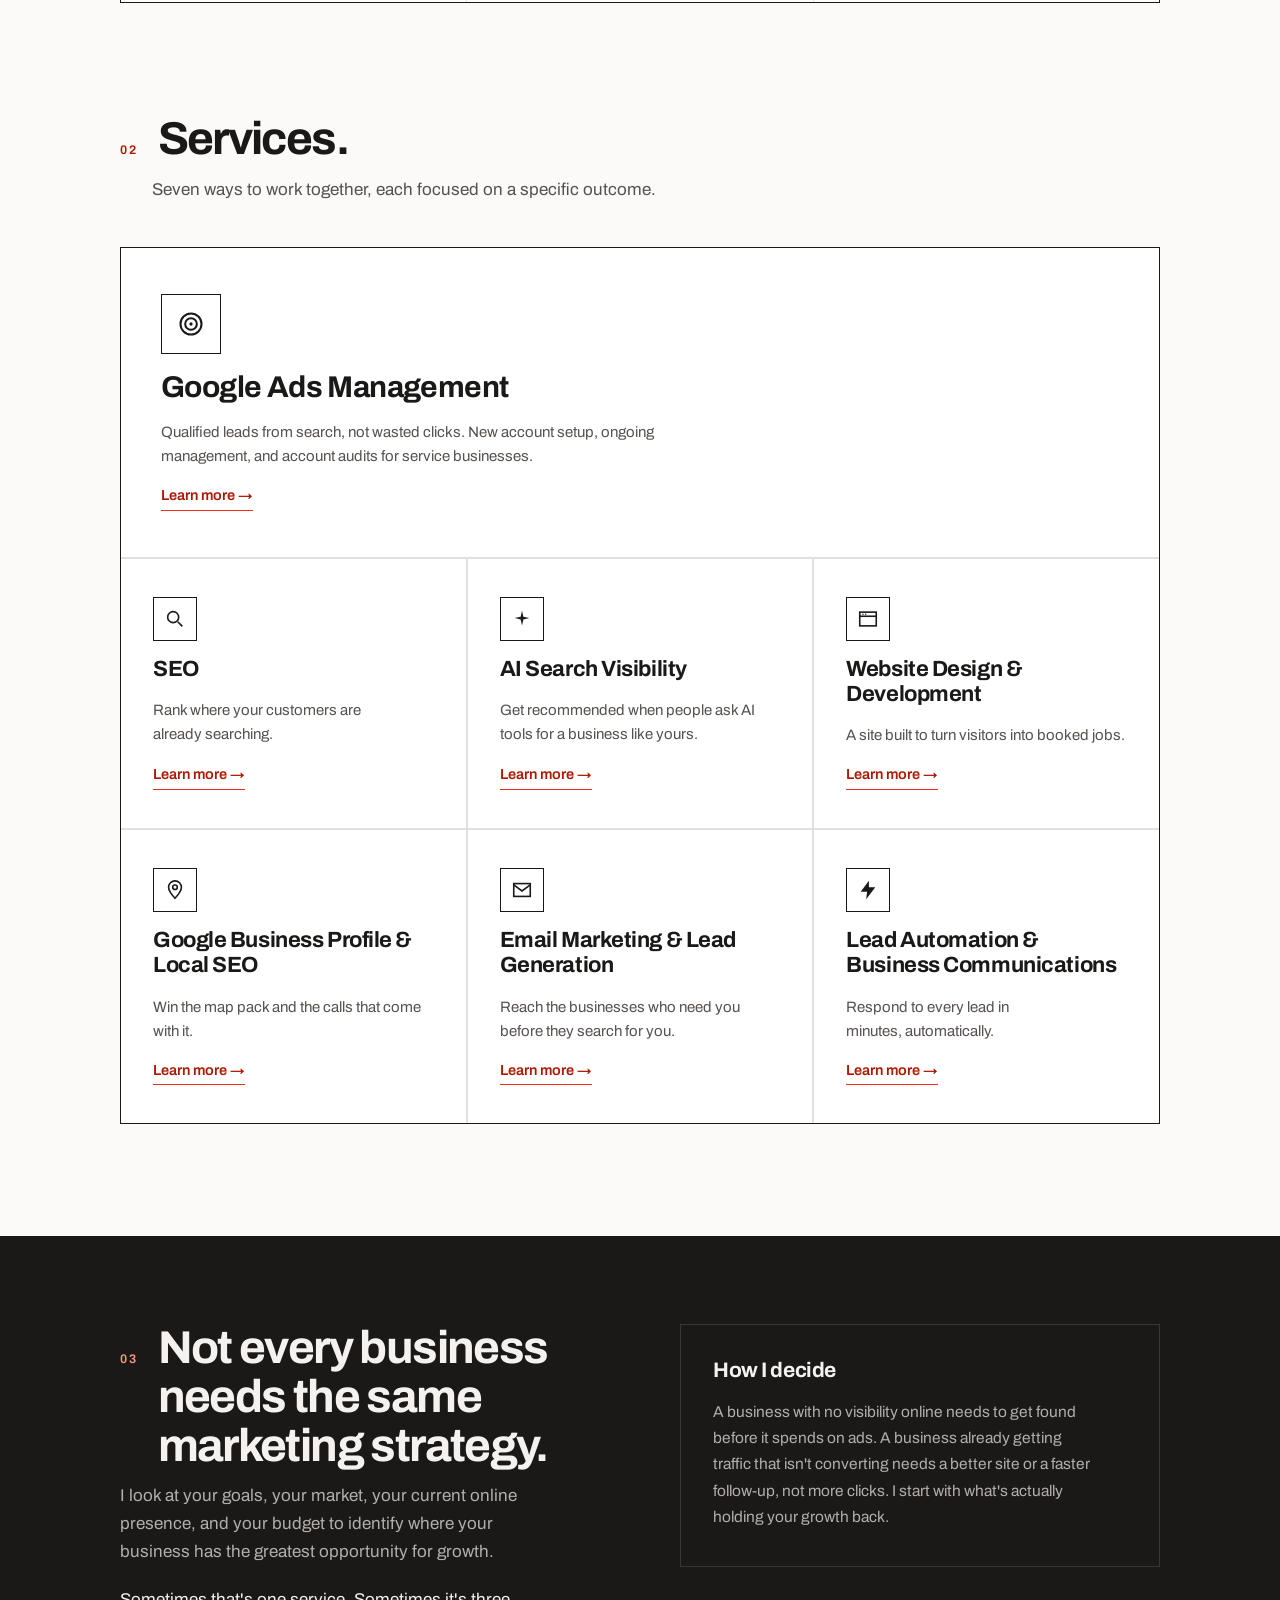
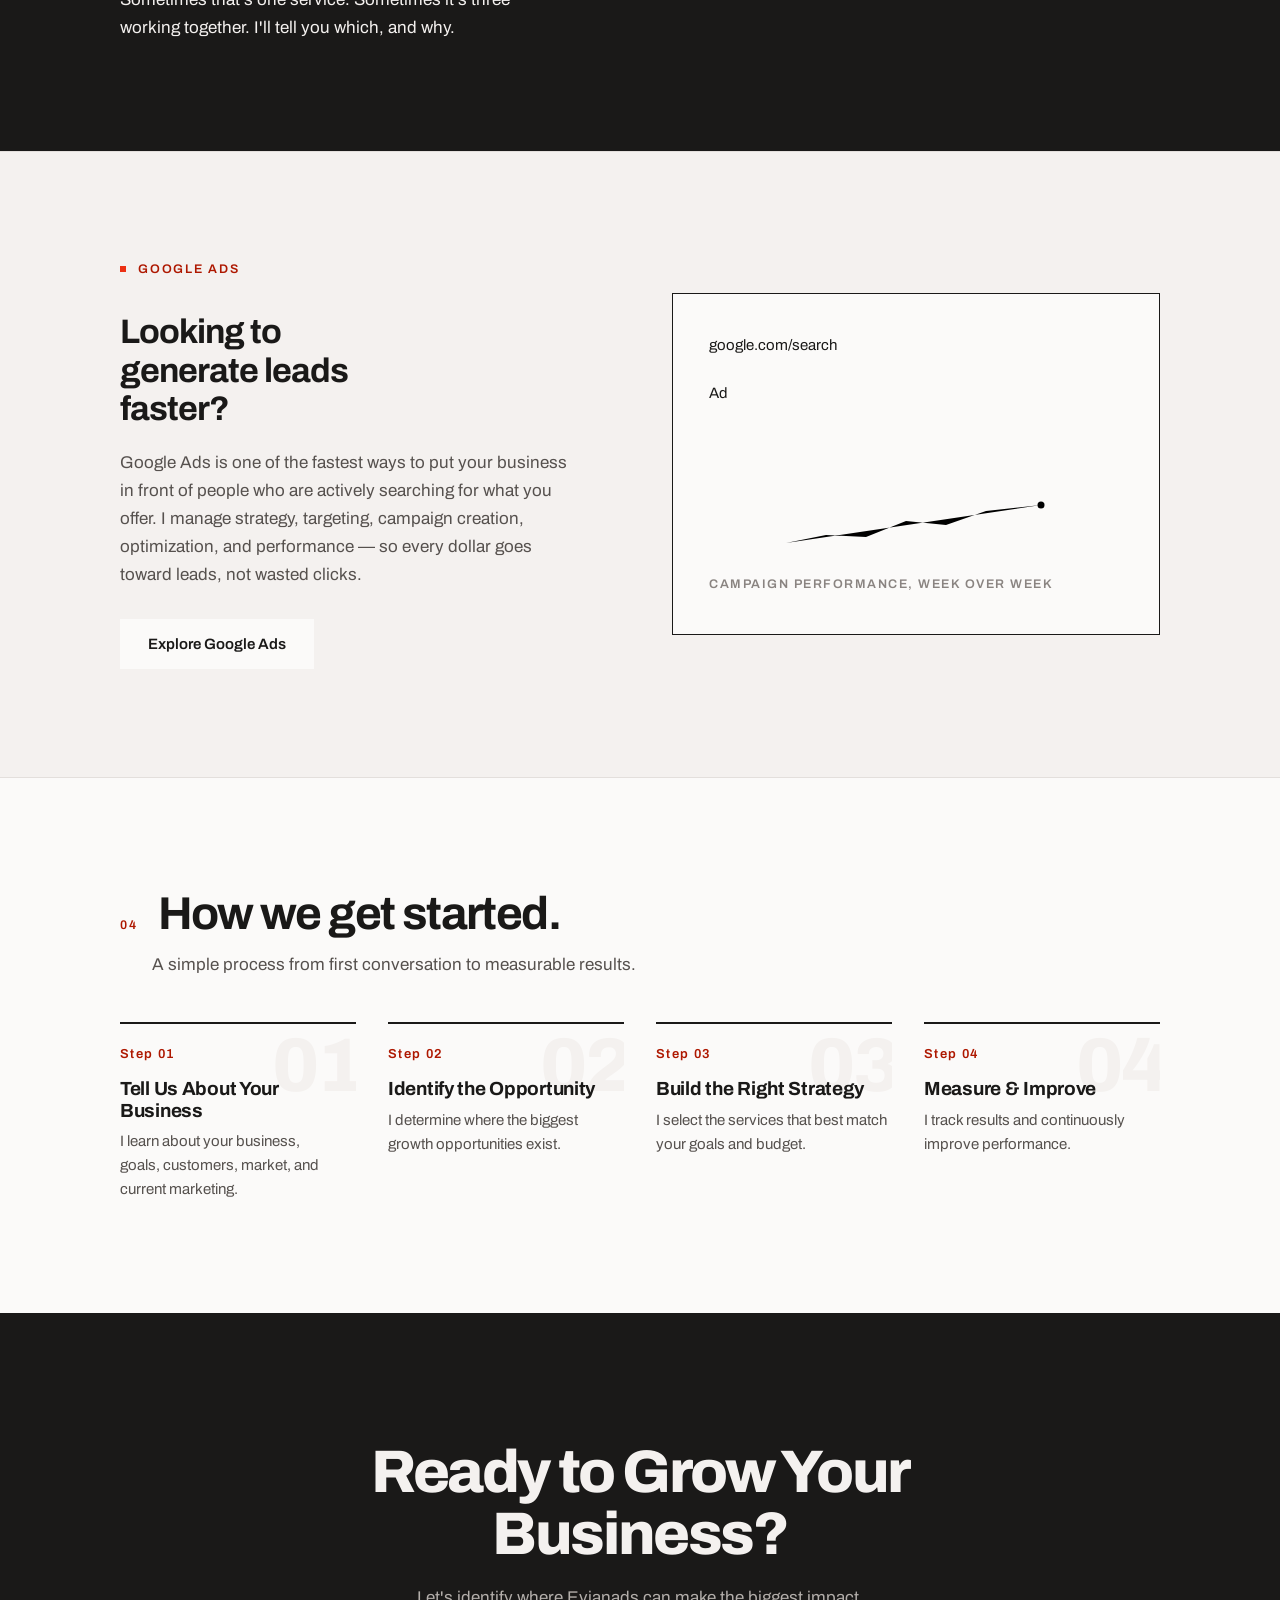
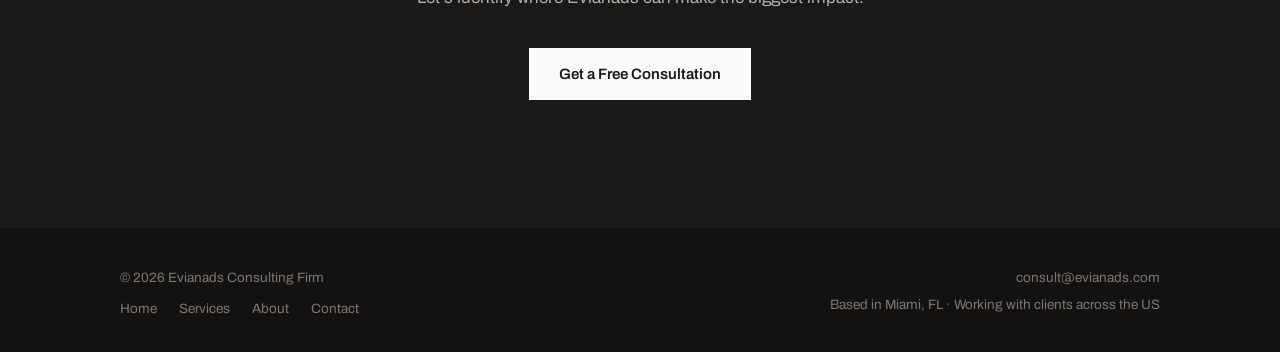
==== commit ac45b324: "Art direction: layered backgrounds, hero visual stack, digital mockups" ====
--- a/index.html
+++ b/index.html
@@ -110,29 +110,36 @@
         </div>
       </div>
     </div>
-    <div class="hero-diagram">
-      <div class="hero-diagram-step">
-        <div class="hero-diagram-num">01</div>
-        <div class="hero-diagram-body">
-          <h4>Get Found</h4>
-          <p>Improve your visibility where customers are searching.</p>
-        </div>
-      </div>
-      <div class="hero-diagram-step">
-        <div class="hero-diagram-num">02</div>
-        <div class="hero-diagram-body">
-          <h4>Generate Leads</h4>
-          <p>Reach more qualified prospects and create new opportunities.</p>
-        </div>
-      </div>
-      <div class="hero-diagram-step is-accent">
-        <div class="hero-diagram-num">03</div>
-        <div class="hero-diagram-body">
-          <h4>Convert &amp; Grow</h4>
-          <p>Turn more visitors and inquiries into customers.</p>
-        </div>
-      </div>
-      <div class="hero-diagram-caption">Every service fits under one of these three outcomes — see how below.</div>
+    <div class="hero-visual">
+      <div class="mock-glow"></div>
+      <div class="mock-stack">
+        <div class="mock-card mock-float-slow" style="top: 0; left: 0; z-index: 1; transform: rotate(-3deg);">
+          <div class="mock-browser-bar"><span class="mock-dot"></span><span class="mock-dot"></span><span class="mock-dot"></span><span class="mock-url">yourbusiness.com</span></div>
+          <div class="mock-tag">Get Found · Search result</div>
+          <div class="mock-title-line"></div>
+          <div class="mock-line w-90"></div>
+          <div class="mock-line w-70"></div>
+        </div>
+        <div class="mock-card mock-float" style="top: 112px; left: 56px; z-index: 2; transform: rotate(2deg);">
+          <div class="mock-tag">Generate Leads · Ad</div>
+          <div class="mock-title-line" style="width: 80%;"></div>
+          <div class="mock-line w-90"></div>
+          <svg class="mock-sparkline" viewBox="0 0 160 40" width="160" height="40" aria-hidden="true">
+            <path d="M0,34 L30,26 L60,28 L90,14 L120,18 L155,4"/>
+            <circle cx="155" cy="4" r="3"></circle>
+          </svg>
+        </div>
+        <div class="mock-card mock-float-slow" style="top: 222px; left: 112px; z-index: 3; transform: rotate(-1.5deg);">
+          <div class="mock-tag">Convert &amp; Grow · Lead</div>
+          <div class="mock-title-line" style="width: 50%; height: 12px;"></div>
+          <div style="display: flex; align-items: center; gap: 8px; margin-top: 12px;">
+            <span class="mock-status-pill is-new">New</span>
+            <span aria-hidden="true" style="color: var(--text-faint);">→</span>
+            <span class="mock-status-pill is-booked">Booked</span>
+          </div>
+        </div>
+      </div>
+      <div class="hero-visual-caption">Visibility → Traffic → Leads → Customers</div>
     </div>
   </div>
 </section>
@@ -150,13 +157,14 @@
   </div>
 </section>
 
-<section class="section category-flow">
-  <div class="section-head">
+<section class="section-tint category-flow">
+  <div class="wrap">
+  <div class="section-head" data-reveal>
     <span class="section-num">01</span>
     <h2>Three ways I help you grow.</h2>
   </div>
-  <p class="section-sub">Every service I offer fits under one of these outcomes. Start with the one that matches what your business needs most right now.</p>
-  <div class="grid-3">
+  <p class="section-sub" data-reveal>Every service I offer fits under one of these outcomes. Start with the one that matches what your business needs most right now.</p>
+  <div class="grid-3" data-reveal>
     <div class="card">
       <div class="card-icon-row">
         <span class="card-num-lg">01</span>
@@ -204,15 +212,16 @@
       </ul>
     </div>
   </div>
+  </div>
 </section>
 
 <section id="services" class="section">
-  <div class="section-head">
+  <div class="section-head" data-reveal>
     <span class="section-num">02</span>
     <h2>Services.</h2>
   </div>
-  <p class="section-sub">Seven ways to work together, each focused on a specific outcome.</p>
-  <div class="feature-grid">
+  <p class="section-sub" data-reveal>Seven ways to work together, each focused on a specific outcome.</p>
+  <div class="feature-grid" data-reveal>
     <div class="service-feature is-featured">
       <span class="icon-badge is-lg" aria-hidden="true">
         <svg viewBox="0 0 24 24" fill="none" stroke="currentColor" stroke-width="1.75"><circle cx="12" cy="12" r="9"/><circle cx="12" cy="12" r="5"/><circle cx="12" cy="12" r="1.4" fill="currentColor" stroke="none"/></svg>
@@ -272,7 +281,7 @@
   </div>
 </section>
 
-<section class="section-dark">
+<section class="section-dark" data-reveal>
   <div class="wrap">
     <div>
       <div class="section-head">
@@ -289,7 +298,7 @@
   </div>
 </section>
 
-<section class="feature-split">
+<section class="feature-split is-spotlight" data-reveal>
   <div class="wrap">
     <div>
       <div class="eyebrow">
@@ -298,30 +307,30 @@
       </div>
       <h2>Looking to generate leads faster?</h2>
       <p>Google Ads is one of the fastest ways to put your business in front of people who are actively searching for what you offer. I manage strategy, targeting, campaign creation, optimization, and performance — so every dollar goes toward leads, not wasted clicks.</p>
-      <a href="/google-ads/" class="btn btn-dark-lg">Explore Google Ads</a>
+      <a href="/google-ads/" class="btn btn-light">Explore Google Ads</a>
     </div>
     <div class="feature-split-visual">
-      <span class="icon-badge is-lg" aria-hidden="true">
-        <svg viewBox="0 0 24 24" fill="none" stroke="currentColor" stroke-width="1.75"><circle cx="12" cy="12" r="9"/><circle cx="12" cy="12" r="5"/><circle cx="12" cy="12" r="1.4" fill="currentColor" stroke="none"/></svg>
-      </span>
-      <span class="feature-split-visual-label">What's included</span>
-      <ul class="feature-split-list">
-        <li>New account setup, with tracking working before the first click</li>
-        <li>Weekly review of spend, search terms, and pacing</li>
-        <li>Full account audits and fixes for accounts already running</li>
-        <li>A flat fee — never a percentage of your ad spend</li>
-      </ul>
+      <div class="mock-browser-bar"><span class="mock-dot"></span><span class="mock-dot"></span><span class="mock-dot"></span><span class="mock-url">google.com/search</span></div>
+      <div class="mock-tag">Ad</div>
+      <div class="mock-title-line" style="width: 78%;"></div>
+      <div class="mock-line w-90"></div>
+      <div class="mock-line w-70"></div>
+      <svg class="mock-sparkline" viewBox="0 0 260 50" width="100%" height="50" aria-hidden="true">
+        <path d="M0,42 L40,34 L80,36 L120,20 L160,24 L200,10 L255,4"/>
+        <circle cx="255" cy="4" r="3.5"></circle>
+      </svg>
+      <span class="feature-split-visual-label">Campaign performance, week over week</span>
     </div>
   </div>
 </section>
 
 <section class="section">
-  <div class="section-head">
+  <div class="section-head" data-reveal>
     <span class="section-num">04</span>
     <h2>How we get started.</h2>
   </div>
-  <p class="section-sub">A simple process from first conversation to measurable results.</p>
-  <div class="process-grid">
+  <p class="section-sub" data-reveal>A simple process from first conversation to measurable results.</p>
+  <div class="process-grid" data-reveal>
     <div class="process-step">
       <span class="process-step-ghost" aria-hidden="true">01</span>
       <span class="process-step-num">Step 01</span>
--- a/assets/site.css
+++ b/assets/site.css
@@ -113,7 +113,8 @@
 }
 
 /* — buttons — */
-.btn { display: inline-flex; align-items: center; justify-content: center; gap: 8px; cursor: pointer; border: none; font-size: 15px; font-weight: 600; }
+.btn { display: inline-flex; align-items: center; justify-content: center; gap: 8px; cursor: pointer; border: none; font-size: 15px; font-weight: 600; transition: background 0.18s ease, border-color 0.18s ease, transform 0.18s ease; }
+.btn:hover { transform: translateY(-2px); }
 .btn-dark { padding: 12px 20px; background: var(--ink); color: var(--bg); }
 .btn-dark:hover { background: var(--color-accent-700); color: var(--bg); }
 .btn-dark-lg { padding: 17px 30px; background: var(--ink); color: var(--bg); }
@@ -123,6 +124,7 @@
 .btn-light { padding: 16px 28px; background: var(--bg); color: var(--ink); }
 .btn-light:hover { background: var(--color-accent-200); }
 .btn:disabled { opacity: 0.5; cursor: not-allowed; }
+.btn:disabled:hover { transform: none; }
 
 /* — hero — */
 .hero { border-bottom: 1px solid var(--border); scroll-margin-top: 80px; }
@@ -136,8 +138,8 @@
 .eyebrow-dot { width: 6px; height: 6px; background: var(--color-accent); display: block; }
 .eyebrow-label { font-size: 12.5px; font-weight: 600; letter-spacing: 0.14em; text-transform: uppercase; color: var(--text-muted-2); }
 .hero h1 {
-  font-size: 58px; line-height: 1.04; font-weight: 700; letter-spacing: -0.035em;
-  margin: 0 0 28px; max-width: 15ch; text-wrap: balance;
+  font-size: clamp(42px, 6.4vw, 72px); line-height: 0.98; font-weight: 700; letter-spacing: -0.04em;
+  margin: 0 0 28px; max-width: 13ch; text-wrap: balance;
 }
 .hero-sub { font-size: 19px; line-height: 1.6; color: var(--text-body); max-width: 50ch; margin: 0 0 40px; text-wrap: pretty; }
 .hero-ctas { display: flex; gap: 14px; flex-wrap: wrap; align-items: center; }
@@ -152,19 +154,38 @@
 .hero-media img { width: 100%; height: 100%; object-fit: cover; }
 .hero-media figcaption { margin-top: 20px; font-size: 14px; line-height: 1.5; color: var(--text-muted); }
 
+/* — hero diagram (visual panel: the 3-outcome framework, replaces a stock photo) — */
+.hero-diagram { border-left: 1px solid var(--border); padding: 8px 0 88px 48px; align-self: stretch; }
+.hero-diagram-step { display: grid; grid-template-columns: 56px 1fr; gap: 22px; padding: 22px 0; position: relative; }
+.hero-diagram-num {
+  position: relative; width: 56px; height: 56px; flex: none;
+  display: flex; align-items: center; justify-content: center;
+  border: 1.5px solid var(--ink); font-size: 20px; font-weight: 700; letter-spacing: -0.02em;
+  background: var(--bg);
+}
+.hero-diagram-step + .hero-diagram-step .hero-diagram-num::before {
+  content: ""; position: absolute; bottom: 100%; left: 50%; transform: translateX(-50%);
+  width: 1px; height: 22px; background: var(--border-strong);
+}
+.hero-diagram-step.is-accent .hero-diagram-num { background: var(--ink); color: var(--bg); }
+.hero-diagram-body h4 { font-size: 19px; font-weight: 700; letter-spacing: -0.02em; margin: 0 0 6px; }
+.hero-diagram-body p { font-size: 14px; line-height: 1.55; color: var(--text-muted); margin: 0; max-width: 30ch; text-wrap: pretty; }
+.hero-diagram-caption { margin-top: 8px; padding-top: 20px; border-top: 1px solid var(--border); font-size: 14px; line-height: 1.5; color: var(--text-muted); }
+
 /* — trust strip — */
 .trust-strip { border-bottom: 1px solid var(--border); background: var(--surface-alt); }
 .trust-strip .wrap { padding: 26px 40px; display: flex; align-items: center; gap: 40px; flex-wrap: wrap; justify-content: space-between; }
 .trust-label { font-size: 12px; font-weight: 600; letter-spacing: 0.14em; text-transform: uppercase; color: var(--text-muted-2); }
 .badge-row { display: flex; align-items: center; gap: 14px; flex-wrap: wrap; }
-.badge { display: inline-flex; align-items: center; height: 38px; padding: 0 16px; border: 1px solid var(--border-strong); background: var(--bg); font-size: 13px; font-weight: 600; color: var(--text-body); }
+.badge { display: inline-flex; align-items: center; height: 38px; padding: 0 16px; border: 1px solid var(--border-strong); background: var(--bg); font-size: 13px; font-weight: 600; color: var(--text-body); transition: border-color 0.2s ease, color 0.2s ease; }
+.badge:hover { border-color: var(--ink); color: var(--ink); }
 
 /* — section shell — */
-.section { max-width: var(--max-width); margin: 0 auto; padding: 96px 40px 0; scroll-margin-top: 80px; }
+.section { max-width: var(--max-width); margin: 0 auto; padding: 112px 40px 0; scroll-margin-top: 80px; }
 .section-head { display: flex; align-items: baseline; gap: 20px; margin-bottom: 12px; }
 .section-num { font-size: 12.5px; font-weight: 600; letter-spacing: 0.14em; color: var(--color-accent-700); }
 .section-num.on-dark { color: var(--color-accent-400); }
-.section h2 { font-size: 36px; font-weight: 700; letter-spacing: -0.03em; line-height: 1.1; }
+.section h2, .section-head h2 { font-size: clamp(30px, 4vw, 46px); font-weight: 700; letter-spacing: -0.035em; line-height: 1.06; }
 .section-sub { font-size: 17px; line-height: 1.6; color: var(--text-body-2); max-width: 56ch; margin: 0 0 44px 32px; }
 .section-sub.small { font-size: 15px; color: var(--text-muted-2); }
 
@@ -173,9 +194,11 @@
   display: grid; grid-template-columns: repeat(auto-fit, minmax(260px, 1fr));
   gap: 1px; background: var(--border); border: 1px solid var(--ink);
 }
-.card { background: var(--surface); padding: 34px 30px; display: flex; flex-direction: column; gap: 16px; }
+.card { background: var(--surface); padding: 34px 30px; display: flex; flex-direction: column; gap: 16px; transition: background 0.2s ease; }
+.card:hover { background: var(--surface-alt); }
+.card:hover h3 { color: var(--color-accent-700); }
 .card-num { font-size: 12.5px; font-weight: 600; letter-spacing: 0.12em; color: var(--text-faint); }
-.card h3 { font-size: 24px; font-weight: 700; letter-spacing: -0.025em; line-height: 1.15; }
+.card h3 { font-size: 24px; font-weight: 700; letter-spacing: -0.025em; line-height: 1.15; transition: color 0.2s ease; }
 .card p { font-size: 15.5px; line-height: 1.65; color: var(--text-body-2); margin: 0; text-wrap: pretty; }
 .card-includes {
   font-size: 14.5px; line-height: 1.85; color: var(--text-muted); white-space: pre-line;
@@ -190,8 +213,56 @@
 .card-list li a:hover { color: var(--color-accent-700); }
 .card-list li a::before { content: "→"; color: var(--color-accent); flex: none; }
 
+/* — category flow (the 3 core outcomes: large numerals + icon + connector) — */
+.category-flow { position: relative; }
+.card-num-lg { font-size: 46px; font-weight: 800; letter-spacing: -0.03em; line-height: 1; color: var(--color-accent-700); display: block; }
+.category-flow .card-icon-row { display: flex; align-items: center; justify-content: space-between; gap: 12px; }
+.category-flow .grid-3 > .card { position: relative; }
+.category-flow .grid-3 > .card:not(:last-child)::after {
+  content: "→"; position: absolute; top: 50%; right: -14px; transform: translateY(-50%);
+  width: 28px; height: 24px; display: flex; align-items: center; justify-content: center;
+  font-size: 18px; font-weight: 700; color: var(--ink); background: var(--bg); z-index: 2;
+}
+@media (max-width: 860px) { .category-flow .grid-3 > .card:not(:last-child)::after { display: none; } }
+
+/* — icon badge (small square icon container, reused in category cards + service hero) — */
+.icon-badge {
+  width: 44px; height: 44px; flex: none; display: flex; align-items: center; justify-content: center;
+  border: 1.5px solid var(--ink); color: var(--ink); transition: border-color 0.2s ease, color 0.2s ease;
+}
+.icon-badge svg { width: 22px; height: 22px; display: block; }
+.icon-badge.is-lg { width: 60px; height: 60px; }
+.icon-badge.is-lg svg { width: 28px; height: 28px; }
+.icon-badge.is-sm { width: 30px; height: 30px; border-width: 1px; }
+.icon-badge.is-sm svg { width: 15px; height: 15px; }
+.eyebrow.has-icon { margin-bottom: 26px; }
+.icon-badge.on-dark { border-color: var(--border-dark); color: var(--on-dark); }
+
+/* — service feature grid (premium 7-service presentation) — */
+.feature-grid { display: grid; grid-template-columns: repeat(auto-fit, minmax(280px, 1fr)); gap: 2px; background: var(--border); border: 1px solid var(--ink); }
+.service-feature {
+  position: relative; overflow: hidden; background: var(--surface);
+  padding: 38px 32px; display: flex; flex-direction: column; gap: 16px;
+  transition: background 0.2s ease;
+}
+.service-feature::before {
+  content: ""; position: absolute; top: 0; left: 0; right: 0; height: 3px;
+  background: var(--color-accent); transform: scaleX(0); transform-origin: left;
+  transition: transform 0.25s ease;
+}
+.service-feature:hover { background: var(--surface-alt); }
+.service-feature:hover::before { transform: scaleX(1); }
+.service-feature:hover .icon-badge { border-color: var(--color-accent); color: var(--color-accent-700); }
+.service-feature h3 { font-size: 22px; font-weight: 700; letter-spacing: -0.02em; line-height: 1.15; margin: 0; transition: color 0.2s ease; }
+.service-feature:hover h3 { color: var(--color-accent-700); }
+.service-feature p { font-size: 15px; line-height: 1.6; color: var(--text-body-2); margin: 0; flex: 1; text-wrap: pretty; }
+.service-feature .card-cta { align-self: flex-start; }
+.service-feature.is-featured { grid-column: 1 / -1; padding: 46px 40px; }
+.service-feature.is-featured h3 { font-size: 30px; }
+.service-feature.is-featured p { max-width: 60ch; }
+
 /* — dark sections — */
-.section-dark { margin-top: 96px; background: var(--ink); color: var(--on-dark); scroll-margin-top: 80px; }
+.section-dark { margin-top: 112px; background: var(--ink); color: var(--on-dark); scroll-margin-top: 80px; }
 .section-dark .wrap { padding: 88px 40px; display: grid; grid-template-columns: repeat(auto-fit, minmax(320px, 1fr)); gap: 80px; align-items: start; }
 .section-dark p { font-size: 17px; line-height: 1.65; color: var(--on-dark-muted); margin: 0 0 20px; max-width: 42ch; text-wrap: pretty; }
 .section-dark p.emph { color: var(--on-dark); }
@@ -255,25 +326,36 @@
 
 /* — process grid (light, 4-up) — */
 .process-grid { display: grid; grid-template-columns: repeat(auto-fit, minmax(230px, 1fr)); gap: 40px 32px; }
-.process-step { border-top: 2px solid var(--ink); padding-top: 20px; }
-.process-step-num { font-size: 13px; font-weight: 600; letter-spacing: 0.1em; color: var(--color-accent-700); display: block; margin-bottom: 14px; }
-.process-step h3 { font-size: 19px; font-weight: 700; letter-spacing: -0.015em; margin: 0 0 8px; }
-.process-step p { font-size: 15px; line-height: 1.6; color: var(--text-body-2); margin: 0; text-wrap: pretty; }
+.process-step { position: relative; border-top: 2px solid var(--ink); padding-top: 20px; overflow: hidden; transition: transform 0.25s ease; }
+.process-step:hover { transform: translateY(-6px); }
+.process-step-ghost {
+  position: absolute; top: 4px; right: -6px; font-size: 76px; font-weight: 800; line-height: 1;
+  color: var(--surface-alt); z-index: 0; letter-spacing: -0.04em; user-select: none; pointer-events: none;
+}
+.process-step-num { position: relative; z-index: 1; font-size: 13px; font-weight: 600; letter-spacing: 0.1em; color: var(--color-accent-700); display: block; margin-bottom: 14px; }
+.process-step h3 { position: relative; z-index: 1; font-size: 19px; font-weight: 700; letter-spacing: -0.015em; margin: 0 0 8px; }
+.process-step p { position: relative; z-index: 1; font-size: 15px; line-height: 1.6; color: var(--text-body-2); margin: 0; text-wrap: pretty; }
 
 /* — feature split (Google Ads highlight, etc.) — */
 .feature-split { background: var(--surface-alt); border-top: 1px solid var(--border); border-bottom: 1px solid var(--border); }
-.feature-split .wrap { padding: 84px 40px; display: grid; grid-template-columns: repeat(auto-fit, minmax(320px, 1fr)); gap: 64px; align-items: center; }
+.feature-split .wrap { padding: 108px 40px; display: grid; grid-template-columns: repeat(auto-fit, minmax(320px, 1fr)); gap: 64px; align-items: center; }
 .feature-split .eyebrow-label { color: var(--color-accent-700); }
 .feature-split h2 { font-size: 34px; font-weight: 700; letter-spacing: -0.03em; line-height: 1.14; margin: 18px 0 20px; max-width: 14ch; }
 .feature-split p { font-size: 17px; line-height: 1.65; color: var(--text-body-2); max-width: 46ch; margin: 0 0 30px; text-wrap: pretty; }
-.feature-split-list { list-style: none; margin: 0 0 8px; padding: 0; display: flex; flex-direction: column; gap: 14px; }
+.feature-split-list { list-style: none; margin: 0; padding: 0; display: flex; flex-direction: column; gap: 14px; }
 .feature-split-list li { padding-left: 22px; position: relative; font-size: 15.5px; line-height: 1.5; color: var(--text-body); }
 .feature-split-list li::before { content: "—"; position: absolute; left: 0; color: var(--color-accent); font-weight: 700; }
+.feature-split-visual { border: 1px solid var(--ink); background: var(--bg); padding: 40px 36px; display: flex; flex-direction: column; gap: 24px; }
+.feature-split-visual .icon-badge { margin-bottom: 4px; }
+.feature-split-visual-label { font-size: 12.5px; font-weight: 600; letter-spacing: 0.12em; text-transform: uppercase; color: var(--text-muted-2); }
+
+/* — background/section utilities — */
+.section-alt { background: var(--surface-alt); }
 
 /* — simple centered CTA band — */
 .cta-band { text-align: center; }
-.cta-band .wrap { padding: 96px 40px; display: block; }
-.cta-band h2 { font-size: 40px; letter-spacing: -0.035em; line-height: 1.08; margin: 0 auto 18px; max-width: 16ch; }
+.cta-band .wrap { padding: 128px 40px; display: block; }
+.cta-band h2 { font-size: clamp(34px, 5.5vw, 60px); letter-spacing: -0.04em; line-height: 1.04; margin: 0 auto 18px; max-width: 16ch; }
 .cta-band p { margin: 0 auto 36px; max-width: 46ch; }
 .cta-band .hero-ctas { justify-content: center; }
 
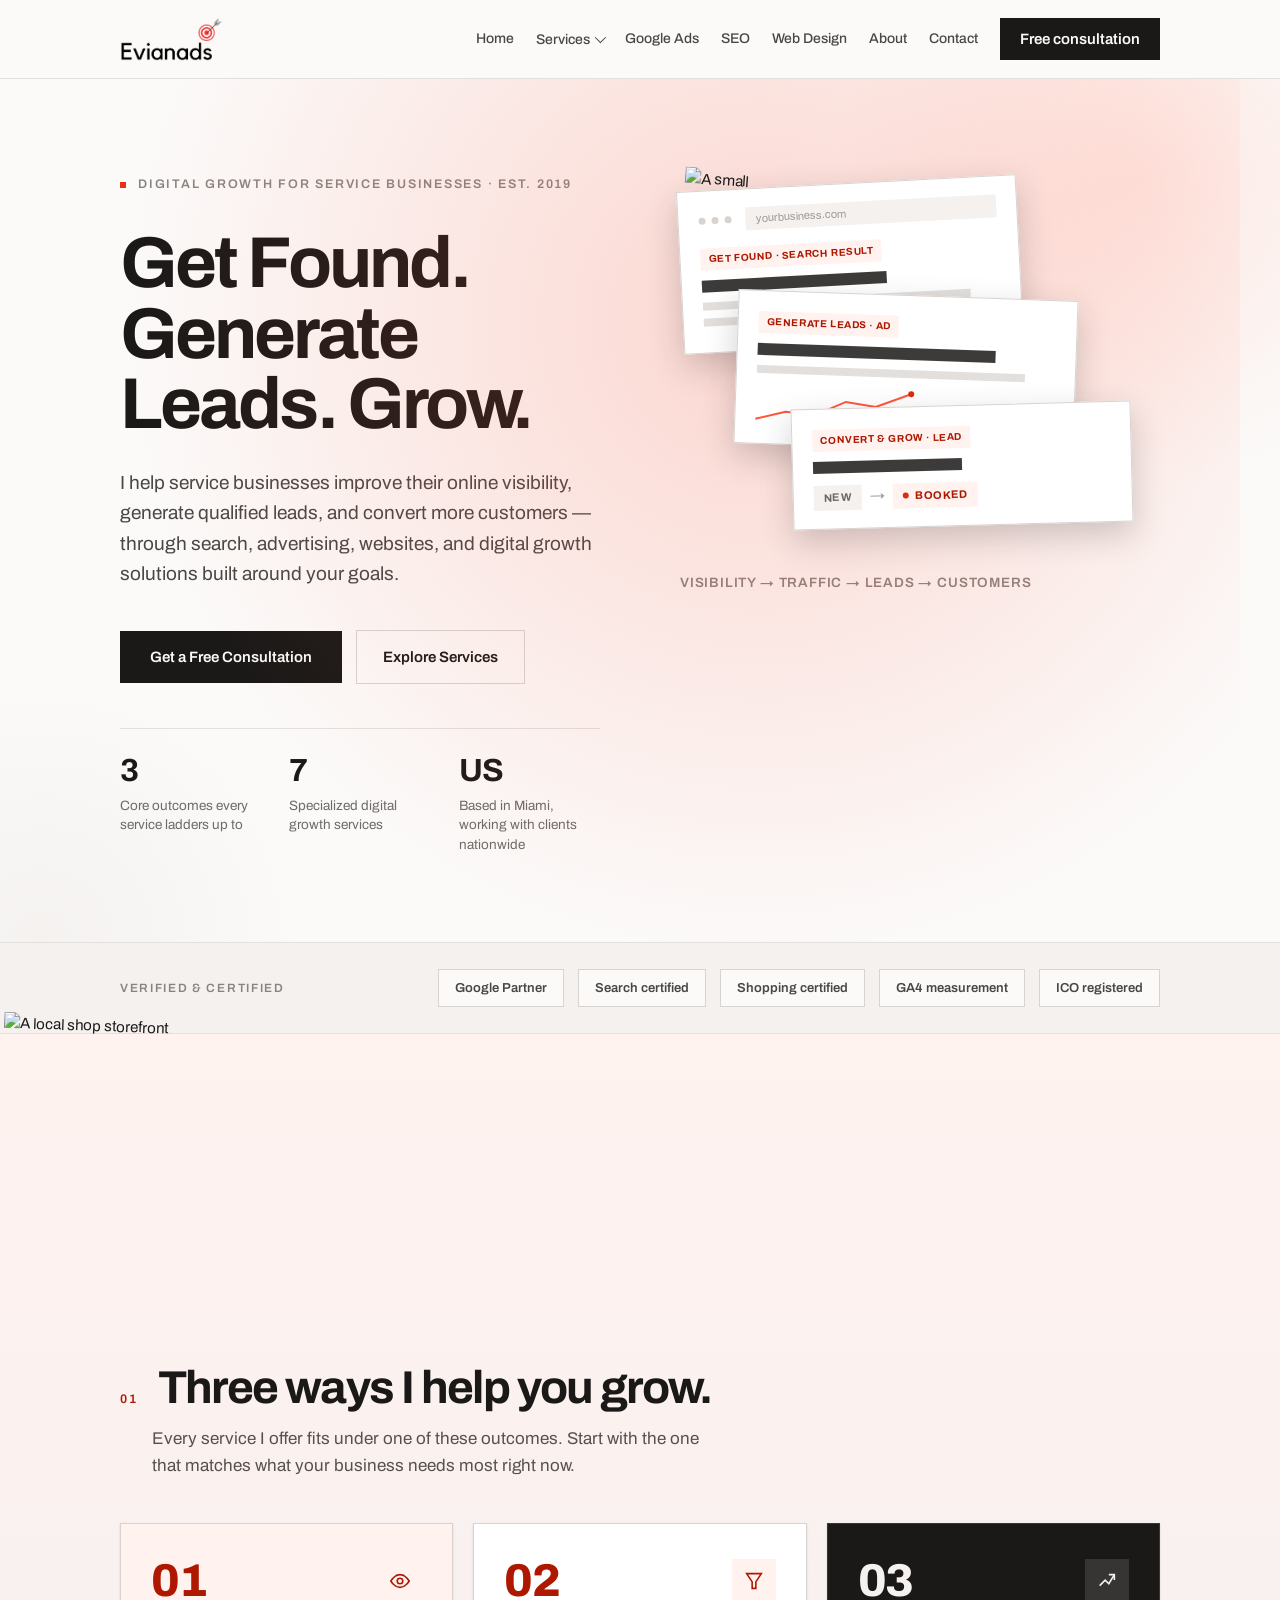
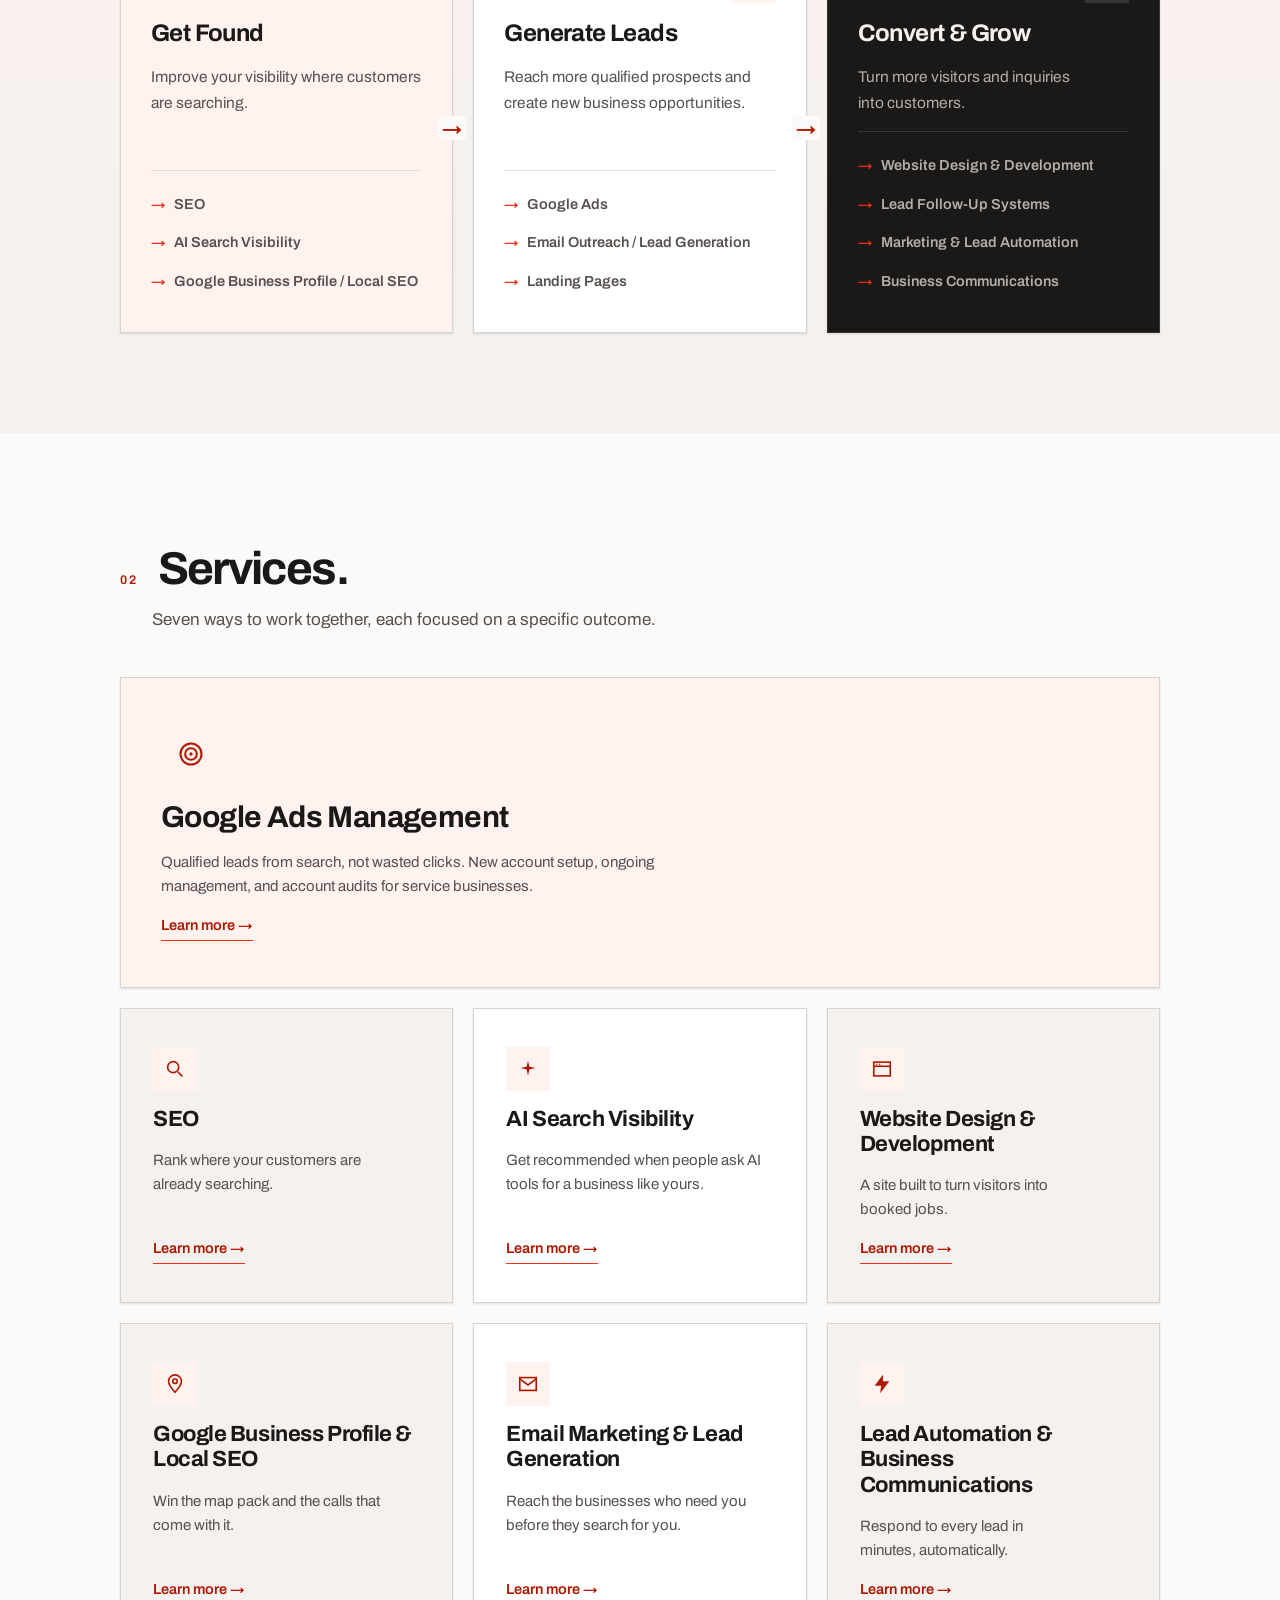
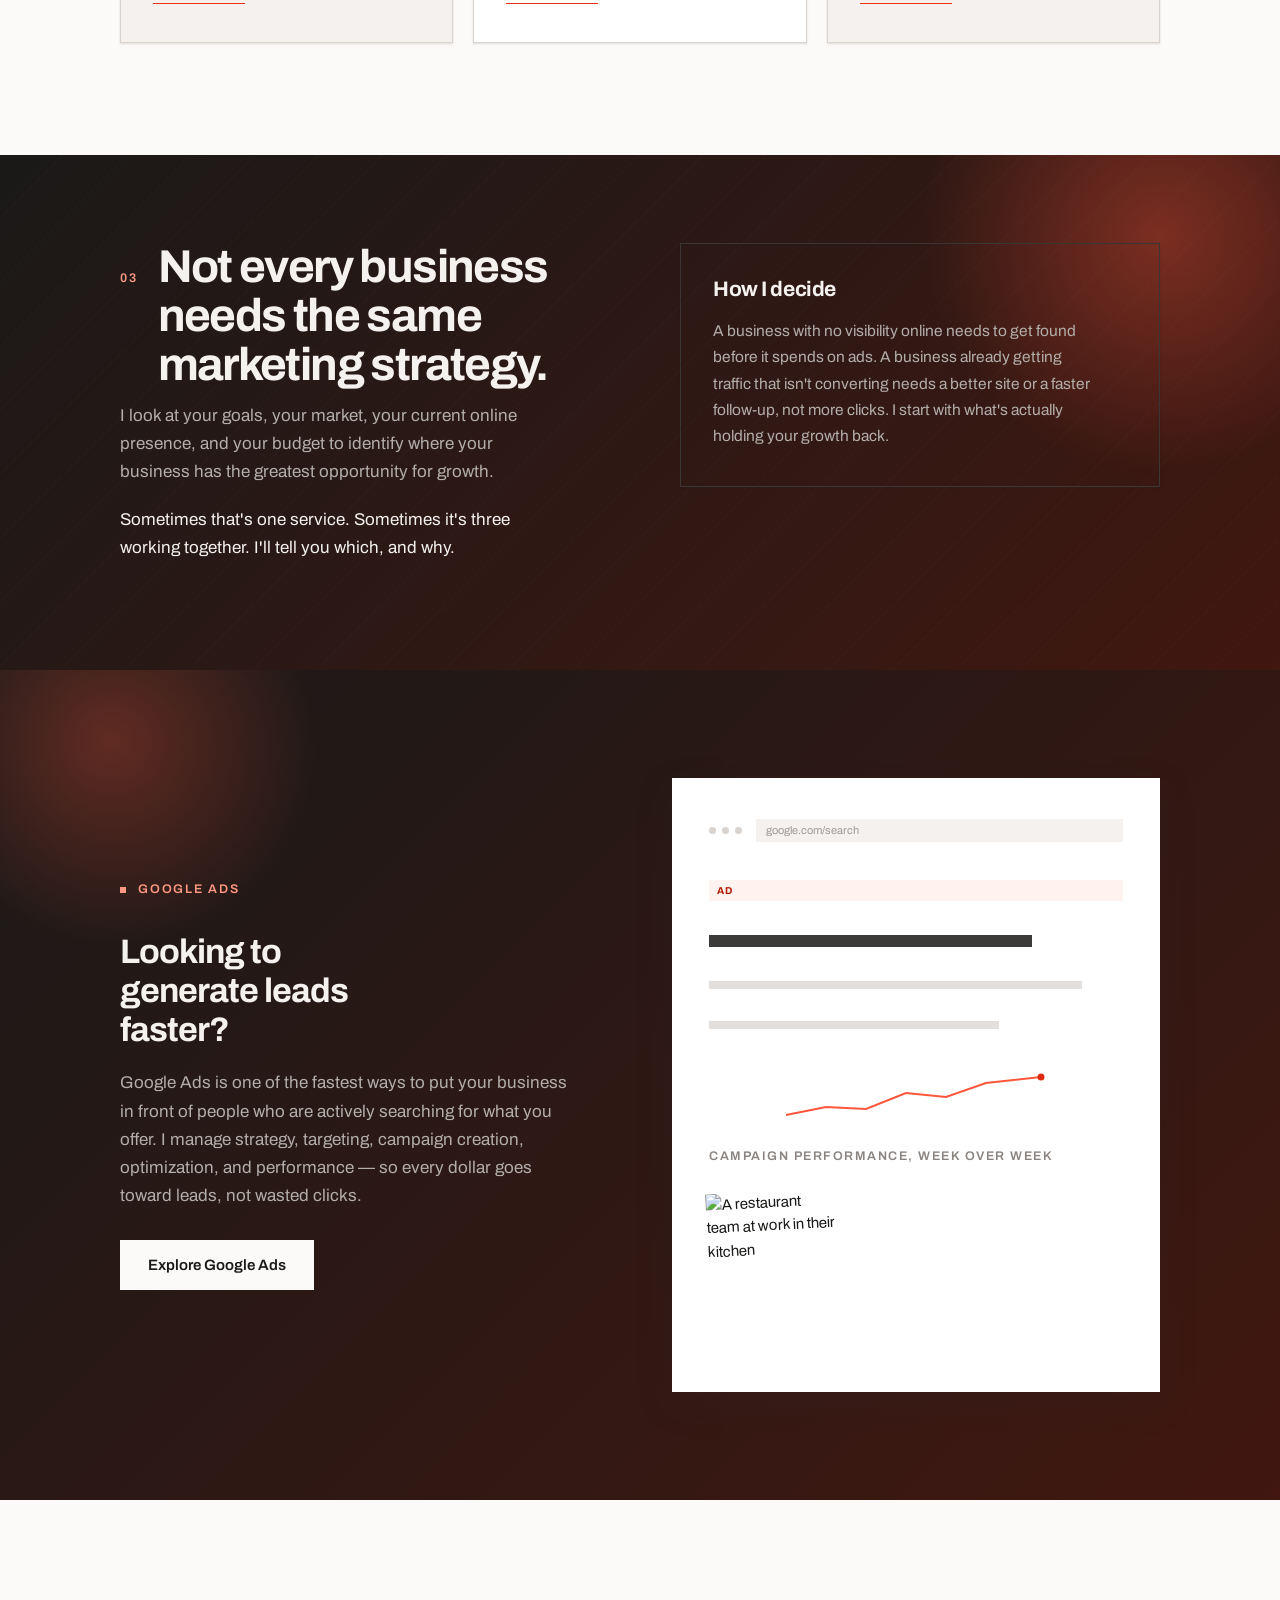
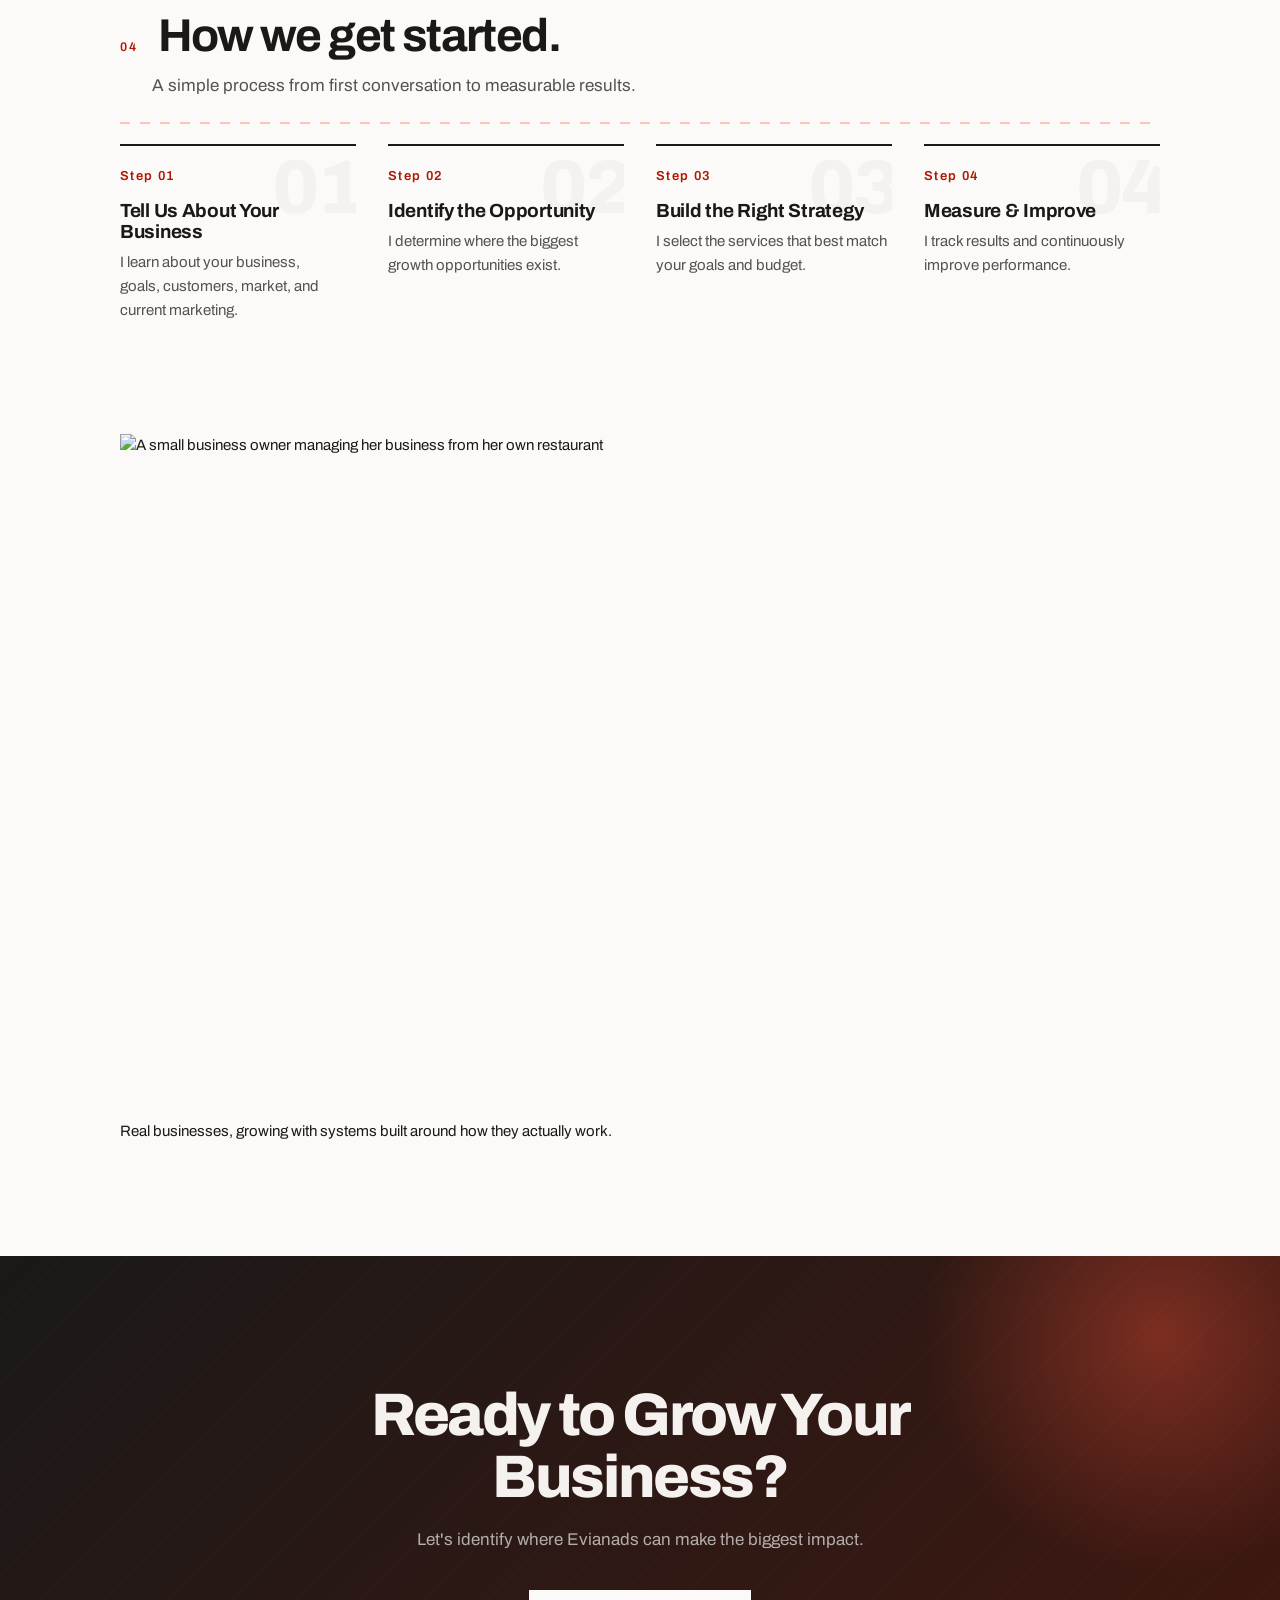
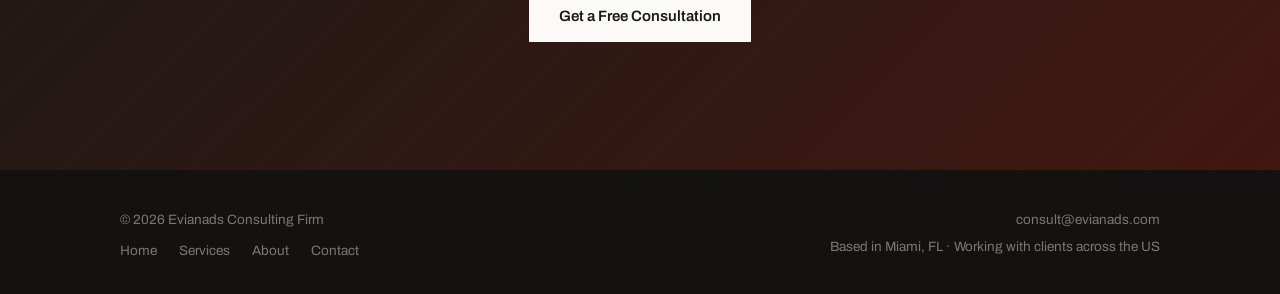
==== commit e371bbd4: "Add selective photography: hero, storefront, kitchen, consultative, band" ====
--- a/index.html
+++ b/index.html
@@ -138,6 +138,9 @@
             <span class="mock-status-pill is-booked">Booked</span>
           </div>
         </div>
+        <div class="hero-visual-photo mock-float" style="top: -34px; right: -6px; transform: rotate(4deg);">
+          <img src="https://images.unsplash.com/photo-1753161618091-b4cf35b9aa99?w=400&q=80&fm=webp&auto=format&fit=crop&crop=faces" alt="A small business owner in her shop" loading="lazy" width="116" height="148">
+        </div>
       </div>
       <div class="hero-visual-caption">Visibility → Traffic → Leads → Customers</div>
     </div>
@@ -158,6 +161,9 @@
 </section>
 
 <section class="section-tint category-flow">
+  <div class="section-photo-accent mock-float-slow" style="top: 48px; right: 56px; transform: rotate(2deg);">
+    <img src="https://images.unsplash.com/photo-1528698827591-e19ccd7bc23d?w=500&q=80&fm=webp&auto=format&fit=crop" alt="A local shop storefront" loading="lazy" width="180" height="230">
+  </div>
   <div class="wrap">
   <div class="section-head" data-reveal>
     <span class="section-num">01</span>
@@ -281,7 +287,7 @@
   </div>
 </section>
 
-<section class="section-dark" data-reveal>
+<section class="section-dark has-photo" data-reveal style="--section-photo: url('https://images.unsplash.com/photo-1529119368496-2dfda6ec2804?w=1600&q=70&fm=webp&auto=format&fit=crop');">
   <div class="wrap">
     <div>
       <div class="section-head">
@@ -309,7 +315,7 @@
       <p>Google Ads is one of the fastest ways to put your business in front of people who are actively searching for what you offer. I manage strategy, targeting, campaign creation, optimization, and performance — so every dollar goes toward leads, not wasted clicks.</p>
       <a href="/google-ads/" class="btn btn-light">Explore Google Ads</a>
     </div>
-    <div class="feature-split-visual">
+    <div class="feature-split-visual" style="position: relative;">
       <div class="mock-browser-bar"><span class="mock-dot"></span><span class="mock-dot"></span><span class="mock-dot"></span><span class="mock-url">google.com/search</span></div>
       <div class="mock-tag">Ad</div>
       <div class="mock-title-line" style="width: 78%;"></div>
@@ -320,6 +326,9 @@
         <circle cx="255" cy="4" r="3.5"></circle>
       </svg>
       <span class="feature-split-visual-label">Campaign performance, week over week</span>
+      <div class="section-photo-accent mock-float" style="width: 128px; height: 160px; bottom: -28px; left: -28px; top: auto; right: auto; transform: rotate(-3deg);">
+        <img src="https://images.unsplash.com/photo-1721637713270-5470ea1d6389?w=400&q=80&fm=webp&auto=format&fit=crop" alt="A restaurant team at work in their kitchen" loading="lazy" width="128" height="160">
+      </div>
     </div>
   </div>
 </section>
@@ -356,6 +365,13 @@
       <p>I track results and continuously improve performance.</p>
     </div>
   </div>
+</section>
+
+<section class="section" data-reveal>
+  <div class="photo-feature-media">
+    <img src="https://images.unsplash.com/photo-1765648580890-732fa6d769c5?w=1600&q=75&fm=webp&auto=format&fit=crop" alt="A small business owner managing her business from her own restaurant" loading="lazy" width="1600" height="686">
+  </div>
+  <p class="photo-feature-caption">Real businesses, growing with systems built around how they actually work.</p>
 </section>
 
 <section class="section-dark cta-band">
--- a/assets/site.css
+++ b/assets/site.css
@@ -380,6 +380,192 @@
 .simple-shell h1 { font-size: 36px; font-weight: 700; letter-spacing: -0.03em; margin: 20px 0 16px; }
 .simple-shell .lede { font-size: 16.5px; line-height: 1.6; color: var(--text-body-2); margin: 0 0 40px; }
 
+/* ══════════════════════════════════════════════════════════════════════
+   Art direction upgrade — background rhythm, digital-visual mockups,
+   controlled motion. Extends the flat/hairline system above; nothing
+   above is removed, only overridden with more specific rules.
+   ══════════════════════════════════════════════════════════════════ */
+
+:root {
+  --color-teal: #1c6f6a; /* one controlled complementary accent — mockups only, never UI/buttons */
+  --gradient-dark: linear-gradient(135deg, var(--ink) 0%, var(--color-accent-900) 130%);
+}
+
+/* — motion (guarded by reduced-motion) — */
+@keyframes ev-float { 0%, 100% { transform: translateY(0); } 50% { transform: translateY(-8px); } }
+[data-reveal] { opacity: 0; transform: translateY(22px); transition: opacity 0.6s ease, transform 0.6s ease; }
+[data-reveal].is-visible { opacity: 1; transform: translateY(0); }
+.mock-float { animation: ev-float 5s ease-in-out infinite; }
+.mock-float-slow { animation: ev-float 7s ease-in-out infinite; animation-delay: 0.6s; }
+@media (prefers-reduced-motion: reduce) {
+  [data-reveal] { opacity: 1; transform: none; transition: none; }
+  .mock-float, .mock-float-slow { animation: none !important; }
+}
+
+/* — hero: soft gradient glow instead of flat bg — */
+.hero { position: relative; overflow: hidden; }
+.hero::before {
+  content: ""; position: absolute; top: -220px; right: -180px; width: 640px; height: 640px;
+  background: radial-gradient(circle, var(--color-accent-200) 0%, transparent 68%);
+  opacity: 0.7; pointer-events: none; z-index: 0;
+}
+.hero::after {
+  content: ""; position: absolute; bottom: -260px; left: -220px; width: 520px; height: 520px;
+  background: radial-gradient(circle, var(--surface-alt) 0%, transparent 70%);
+  opacity: 0.9; pointer-events: none; z-index: 0;
+}
+.hero .wrap { position: relative; z-index: 1; }
+
+/* — section tint: alternates the page away from one continuous white canvas — */
+.section-tint { background: linear-gradient(180deg, var(--color-accent-100) 0%, var(--surface-alt) 100%); }
+.section-tint .wrap { padding-top: 100px; padding-bottom: 100px; }
+
+/* — dark sections: gradient + soft glow + faint texture instead of flat ink — */
+.section-dark { position: relative; overflow: hidden; background: var(--gradient-dark); }
+.section-dark::before {
+  content: ""; position: absolute; top: -160px; right: -120px; width: 480px; height: 480px;
+  background: radial-gradient(circle, color-mix(in srgb, var(--color-accent-500) 35%, transparent) 0%, transparent 70%);
+  pointer-events: none;
+}
+.section-dark::after {
+  content: ""; position: absolute; inset: 0;
+  background-image: linear-gradient(135deg, transparent 48%, color-mix(in srgb, #fff 4%, transparent) 49%, transparent 51%);
+  background-size: 64px 64px; opacity: 0.4; pointer-events: none;
+}
+.section-dark .wrap { position: relative; z-index: 1; }
+
+/* — feature-split spotlight modifier (Google Ads homepage section) — */
+.feature-split.is-spotlight { background: var(--gradient-dark); border-top: none; border-bottom: none; position: relative; overflow: hidden; }
+.feature-split.is-spotlight::before {
+  content: ""; position: absolute; top: -140px; left: -100px; width: 420px; height: 420px;
+  background: radial-gradient(circle, color-mix(in srgb, var(--color-accent-500) 30%, transparent) 0%, transparent 70%);
+  pointer-events: none;
+}
+.feature-split.is-spotlight .wrap { position: relative; z-index: 1; }
+.feature-split.is-spotlight .eyebrow-label { color: var(--color-accent-400); }
+.feature-split.is-spotlight .eyebrow-dot { background: var(--color-accent-400); }
+.feature-split.is-spotlight h2 { color: var(--on-dark); }
+.feature-split.is-spotlight p { color: var(--on-dark-muted); }
+.feature-split.is-spotlight .feature-split-visual { background: var(--surface); border-color: transparent; box-shadow: var(--shadow-lg); }
+.feature-split.is-spotlight .feature-split-visual-label { color: var(--text-muted-2); }
+
+/* — hairline grids, richened: shadowed/tinted cards with hover lift, replacing flat hairline dividers — */
+.grid-3, .feature-grid { background: transparent; border: none; gap: 20px; }
+.grid-3 > .card, .service-feature {
+  border: 1px solid var(--border-strong); background: var(--surface-alt);
+  box-shadow: var(--shadow-sm); transition: transform 0.22s ease, box-shadow 0.22s ease, background 0.2s ease;
+}
+.grid-3 > .card:hover, .service-feature:hover { transform: translateY(-6px); box-shadow: var(--shadow-lg); background: var(--surface); }
+.grid-3 > .card:not(:last-child)::after { background: transparent; }
+.service-feature.is-featured { background: var(--color-accent-100); }
+.service-feature.is-featured:hover { background: var(--color-accent-200); }
+.service-feature:nth-child(3n+3):not(.is-featured) { background: var(--surface); }
+.service-feature::before { height: 4px; }
+.service-feature:hover .icon-badge { background: var(--color-accent); color: #fff; }
+
+/* — category-flow: each of the 3 outcomes gets its own visual identity — */
+.category-flow .grid-3 > .card:nth-child(1) { background: var(--color-accent-100); }
+.category-flow .grid-3 > .card:nth-child(2) { background: var(--surface); }
+.category-flow .grid-3 > .card:nth-child(3) { background: var(--ink); color: var(--on-dark); border-color: var(--border-dark); }
+.category-flow .grid-3 > .card:nth-child(3):hover { background: var(--ink-darker); }
+.category-flow .grid-3 > .card:nth-child(3) h3,
+.category-flow .grid-3 > .card:nth-child(3) .card-num-lg { color: var(--on-dark); }
+.category-flow .grid-3 > .card:nth-child(3) p,
+.category-flow .grid-3 > .card:nth-child(3) .card-list li a { color: var(--on-dark-muted); }
+.category-flow .grid-3 > .card:nth-child(3) .card-list { border-color: var(--border-dark); }
+.category-flow .grid-3 > .card:nth-child(3) .card-list li a:hover { color: var(--on-dark); }
+.category-flow .grid-3 > .card:nth-child(3) .icon-badge { background: color-mix(in srgb, #fff 12%, transparent); color: var(--on-dark); }
+.category-flow .grid-3 > .card:not(:last-child)::after { color: var(--color-accent-700); font-size: 20px; }
+
+/* — icon badges: filled with accent tint, more color, less outline-only — */
+.icon-badge { background: var(--color-accent-100); border-color: transparent; color: var(--color-accent-700); }
+.icon-badge.on-dark { background: color-mix(in srgb, #fff 10%, transparent); color: var(--on-dark); border-color: transparent; }
+
+/* — callout: subtle accent-tinted gradient instead of flat surface-alt — */
+.callout { background: linear-gradient(160deg, var(--color-accent-100) 0%, var(--surface) 65%); box-shadow: var(--shadow-sm); border-color: var(--border-strong); }
+
+/* — process: faint connecting line above the steps on wide screens — */
+.process-grid { position: relative; }
+.process-grid::before {
+  content: ""; position: absolute; top: -22px; left: 0; right: 0; height: 2px; display: none;
+  background-image: repeating-linear-gradient(90deg, var(--color-accent-300) 0 10px, transparent 10px 20px);
+}
+@media (min-width: 780px) { .process-grid::before { display: block; } }
+
+/* — digital-visual mockups: hero stack + per-service hero visuals (no stock imagery, hand-built) — */
+.hero-visual { align-self: stretch; padding: 8px 0 40px; }
+.hero-visual-caption { margin-top: 20px; font-size: 13.5px; font-weight: 600; letter-spacing: 0.06em; text-transform: uppercase; color: var(--text-muted-2); }
+.service-hero-visual { align-self: stretch; padding: 8px 0 40px; position: relative; min-height: 300px; }
+.mock-glow {
+  position: absolute; inset: -40px; z-index: 0;
+  background: radial-gradient(circle at 60% 30%, color-mix(in srgb, var(--color-accent-500) 22%, transparent) 0%, transparent 65%);
+  pointer-events: none;
+}
+.mock-stack { position: relative; z-index: 1; min-height: 370px; }
+.mock-card {
+  position: relative; width: 100%; max-width: 340px; background: var(--surface);
+  border: 1px solid var(--border-strong); box-shadow: var(--shadow-lg); padding: 18px 20px;
+}
+.mock-stack .mock-card { position: absolute; }
+.mock-browser-bar { display: flex; align-items: center; gap: 6px; margin-bottom: 14px; }
+.mock-dot { width: 7px; height: 7px; border-radius: 50%; background: var(--border-strong); flex: none; }
+.mock-url { margin-left: 8px; font-size: 11px; color: var(--text-faint); background: var(--surface-alt); padding: 3px 10px; flex: 1; }
+.mock-line { height: 8px; background: var(--border); margin-bottom: 8px; }
+.mock-line.w-70 { width: 70%; } .mock-line.w-90 { width: 90%; } .mock-line.w-50 { width: 50%; } .mock-line.w-40 { width: 40%; }
+.mock-title-line { height: 12px; background: var(--ink); opacity: 0.85; width: 62%; margin-bottom: 10px; }
+.mock-tag {
+  display: inline-flex; align-items: center; font-size: 10px; font-weight: 700; letter-spacing: 0.06em;
+  text-transform: uppercase; color: var(--color-accent-700); background: var(--color-accent-100);
+  padding: 3px 8px; margin-bottom: 10px;
+}
+.mock-sparkline { display: block; margin-top: 12px; overflow: visible; }
+.mock-sparkline path { fill: none; stroke: var(--color-accent-500); stroke-width: 2; }
+.mock-sparkline circle { fill: var(--color-accent-600); }
+.mock-status-pill {
+  display: inline-flex; align-items: center; gap: 6px; font-size: 11px; font-weight: 700;
+  letter-spacing: 0.04em; text-transform: uppercase; padding: 4px 10px;
+}
+.mock-status-pill.is-new { background: var(--surface-alt); color: var(--text-muted); }
+.mock-status-pill.is-booked { background: var(--color-accent-100); color: var(--color-accent-700); }
+.mock-status-pill.is-booked::before { content: ""; width: 6px; height: 6px; border-radius: 50%; background: var(--color-accent-600); }
+.mock-arrow-sep { text-align: center; color: var(--text-faint); font-size: 13px; margin: 8px 0; }
+.mock-rank-row { display: flex; align-items: center; gap: 12px; padding: 10px 0; border-bottom: 1px solid var(--border); }
+.mock-rank-row:last-child { border-bottom: none; }
+.mock-rank-badge {
+  width: 26px; height: 26px; flex: none; display: flex; align-items: center; justify-content: center;
+  font-size: 12px; font-weight: 700; border: 1px solid var(--border-strong); color: var(--text-muted);
+}
+.mock-rank-body { flex: 1; min-width: 0; }
+.mock-rank-row.is-you { background: var(--color-accent-100); margin: 0 -14px; padding: 10px 14px; }
+.mock-rank-row.is-you .mock-rank-badge { background: var(--color-accent); color: #fff; border-color: var(--color-accent); }
+.mock-chat-bubble { background: var(--surface-alt); border: 1px solid var(--border); padding: 18px 20px; }
+.mock-sparkle { color: var(--color-teal); }
+.mock-cite { display: inline-flex; align-items: center; gap: 6px; font-size: 11px; font-weight: 700; color: var(--color-teal); margin-top: 12px; }
+.mock-frame-browser .mock-frame-body { padding: 16px; display: grid; gap: 8px; }
+.mock-frame-phone {
+  position: absolute; width: 108px; border: 6px solid var(--ink); border-radius: 14px; background: var(--surface);
+  box-shadow: var(--shadow-lg); overflow: hidden; z-index: 2;
+}
+.mock-frame-phone .mock-frame-body { padding: 10px; display: grid; gap: 6px; }
+.mock-listing-row { display: flex; align-items: center; gap: 12px; padding: 12px 0; border-bottom: 1px solid var(--border); }
+.mock-listing-row:last-child { border-bottom: none; }
+.mock-pin { width: 30px; height: 30px; flex: none; display: flex; align-items: center; justify-content: center; background: var(--color-accent-100); color: var(--color-accent-700); }
+.mock-stars { color: var(--color-accent-500); font-size: 12px; letter-spacing: 1px; }
+.mock-envelope-row { display: flex; align-items: center; gap: 14px; }
+.mock-envelope { width: 42px; height: 32px; flex: none; border: 1.5px solid var(--border-strong); position: relative; background: var(--surface); }
+.mock-envelope::before { content: ""; position: absolute; top: 0; left: 0; right: 0; height: 16px; border-bottom: 1.5px solid var(--border-strong); clip-path: polygon(0 0, 50% 100%, 100% 0); }
+.mock-flow-node {
+  display: flex; align-items: center; gap: 10px; padding: 12px 16px; background: var(--surface);
+  border: 1px solid var(--border-strong); box-shadow: var(--shadow-sm); font-size: 13.5px; font-weight: 600;
+}
+.mock-flow-connector { width: 2px; height: 22px; background: var(--color-accent-300); margin-left: 27px; }
+
+@media (max-width: 780px) {
+  .mock-stack { min-height: 320px; }
+  .mock-card { max-width: 280px; }
+  .hero::before, .hero::after, .mock-glow { opacity: 0.4; }
+}
+
 @media (max-width: 620px) {
   .wrap, .section, .split-section, .simple-shell { padding-left: 20px; padding-right: 20px; }
   .hero h1 { font-size: 40px; }
@@ -388,4 +574,6 @@
   .cta-band h2 { font-size: 30px; }
   .site-footer .wrap { flex-direction: column; }
   .footer-meta { align-items: flex-start; text-align: left; }
-}
+  .section-tint .wrap { padding-top: 64px; padding-bottom: 64px; }
+  .mock-float, .mock-float-slow { animation: none; }
+}
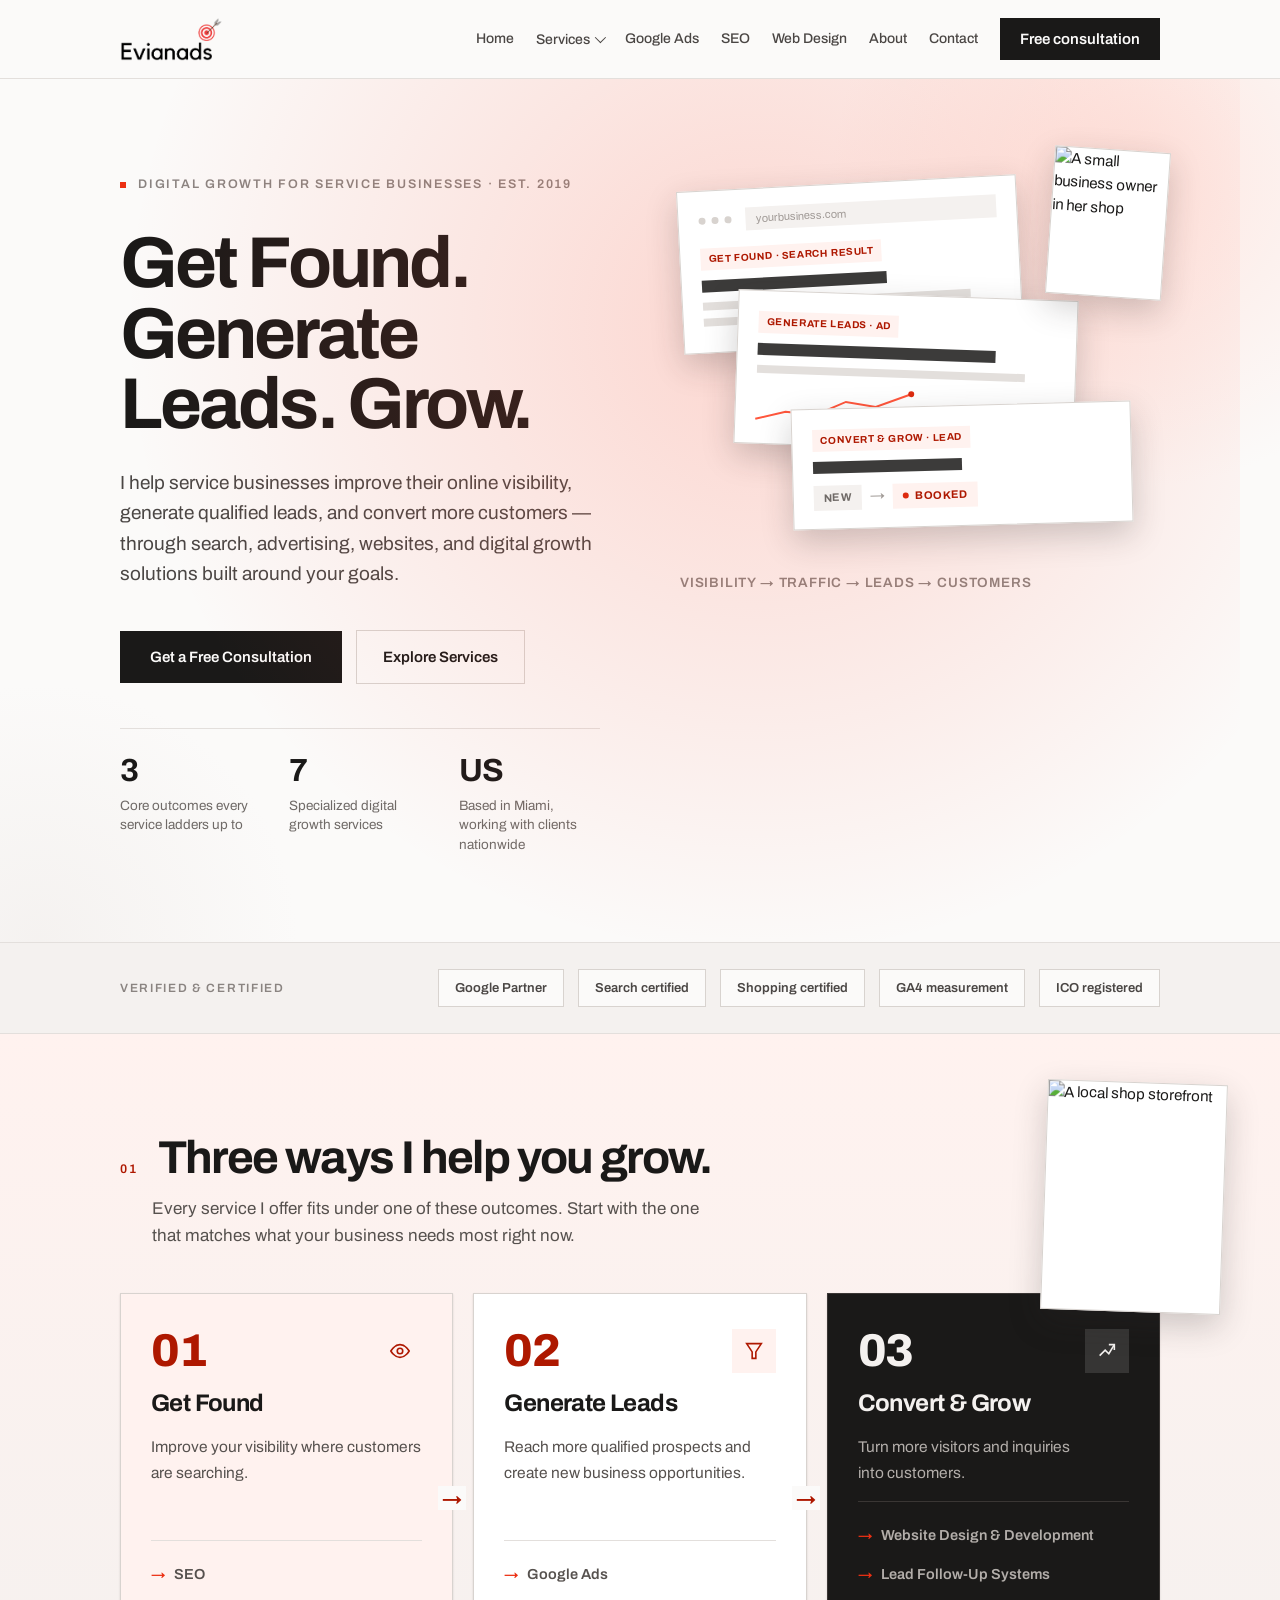
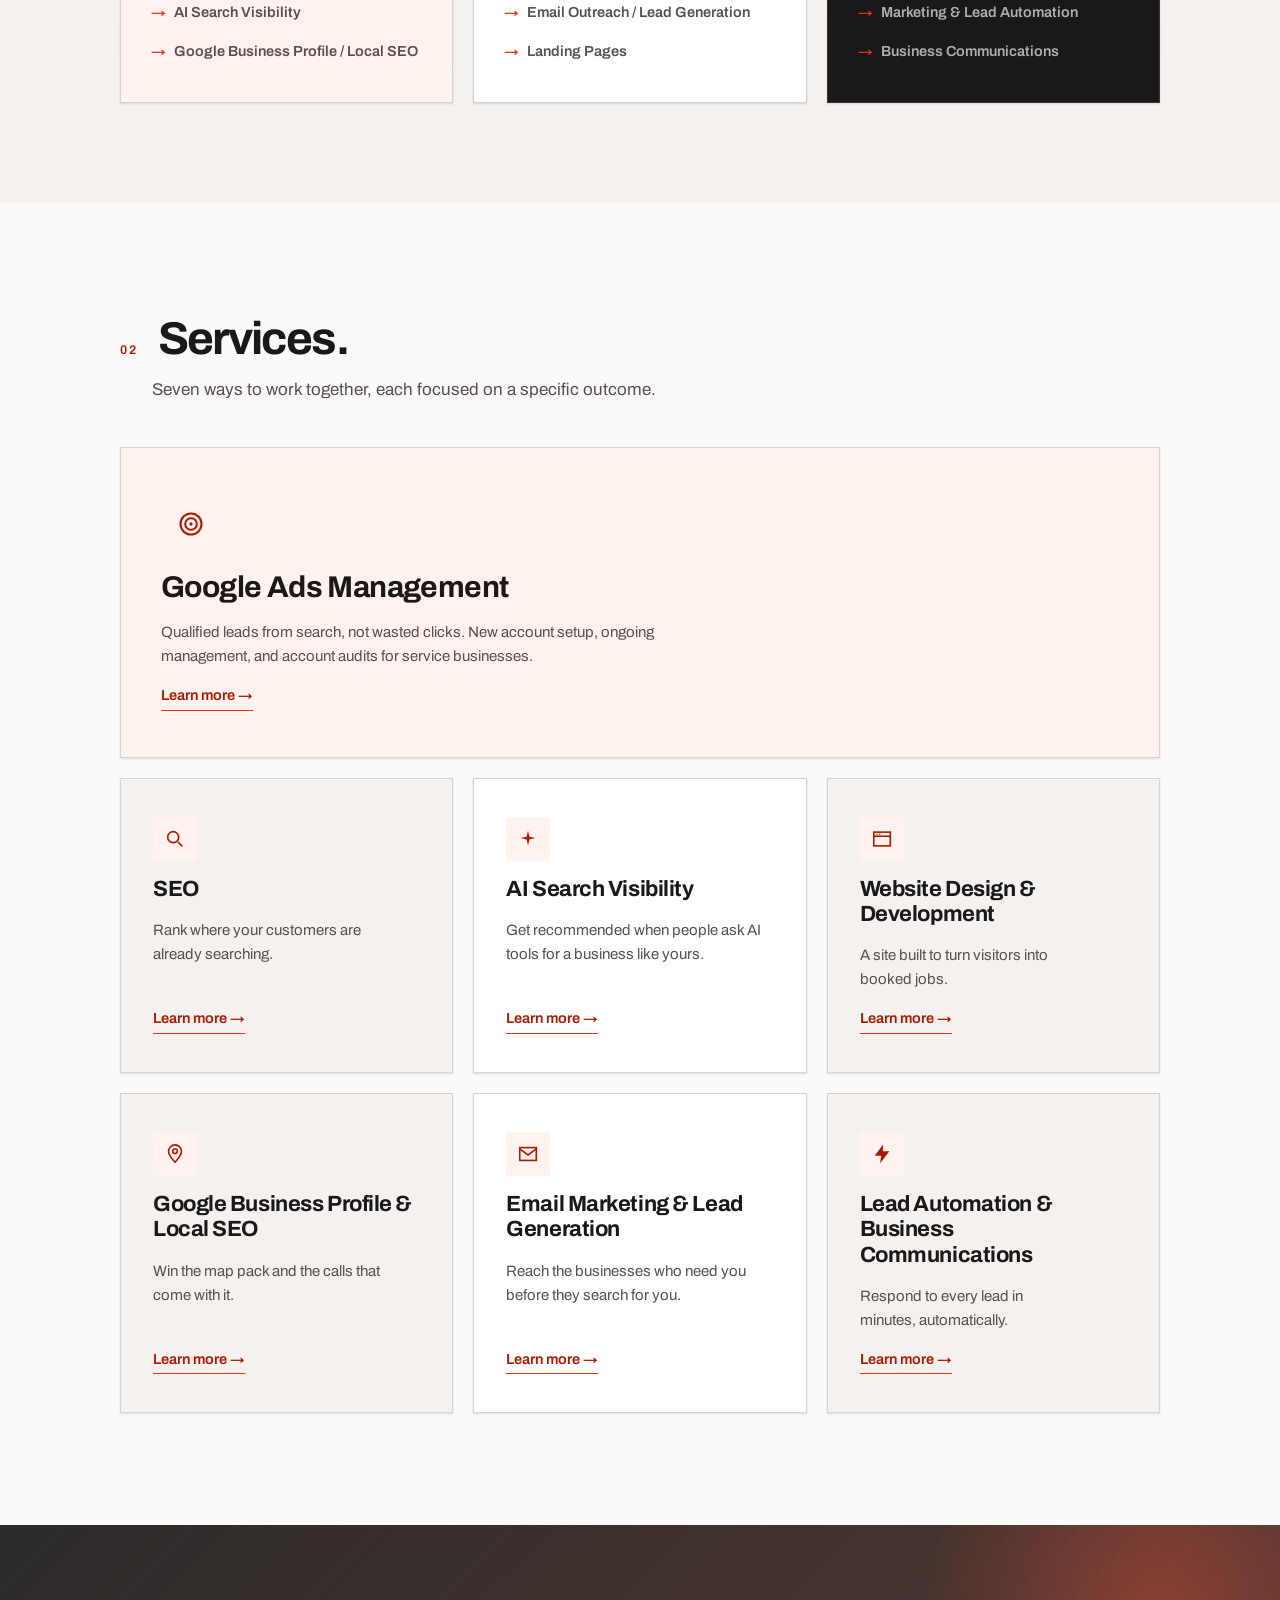
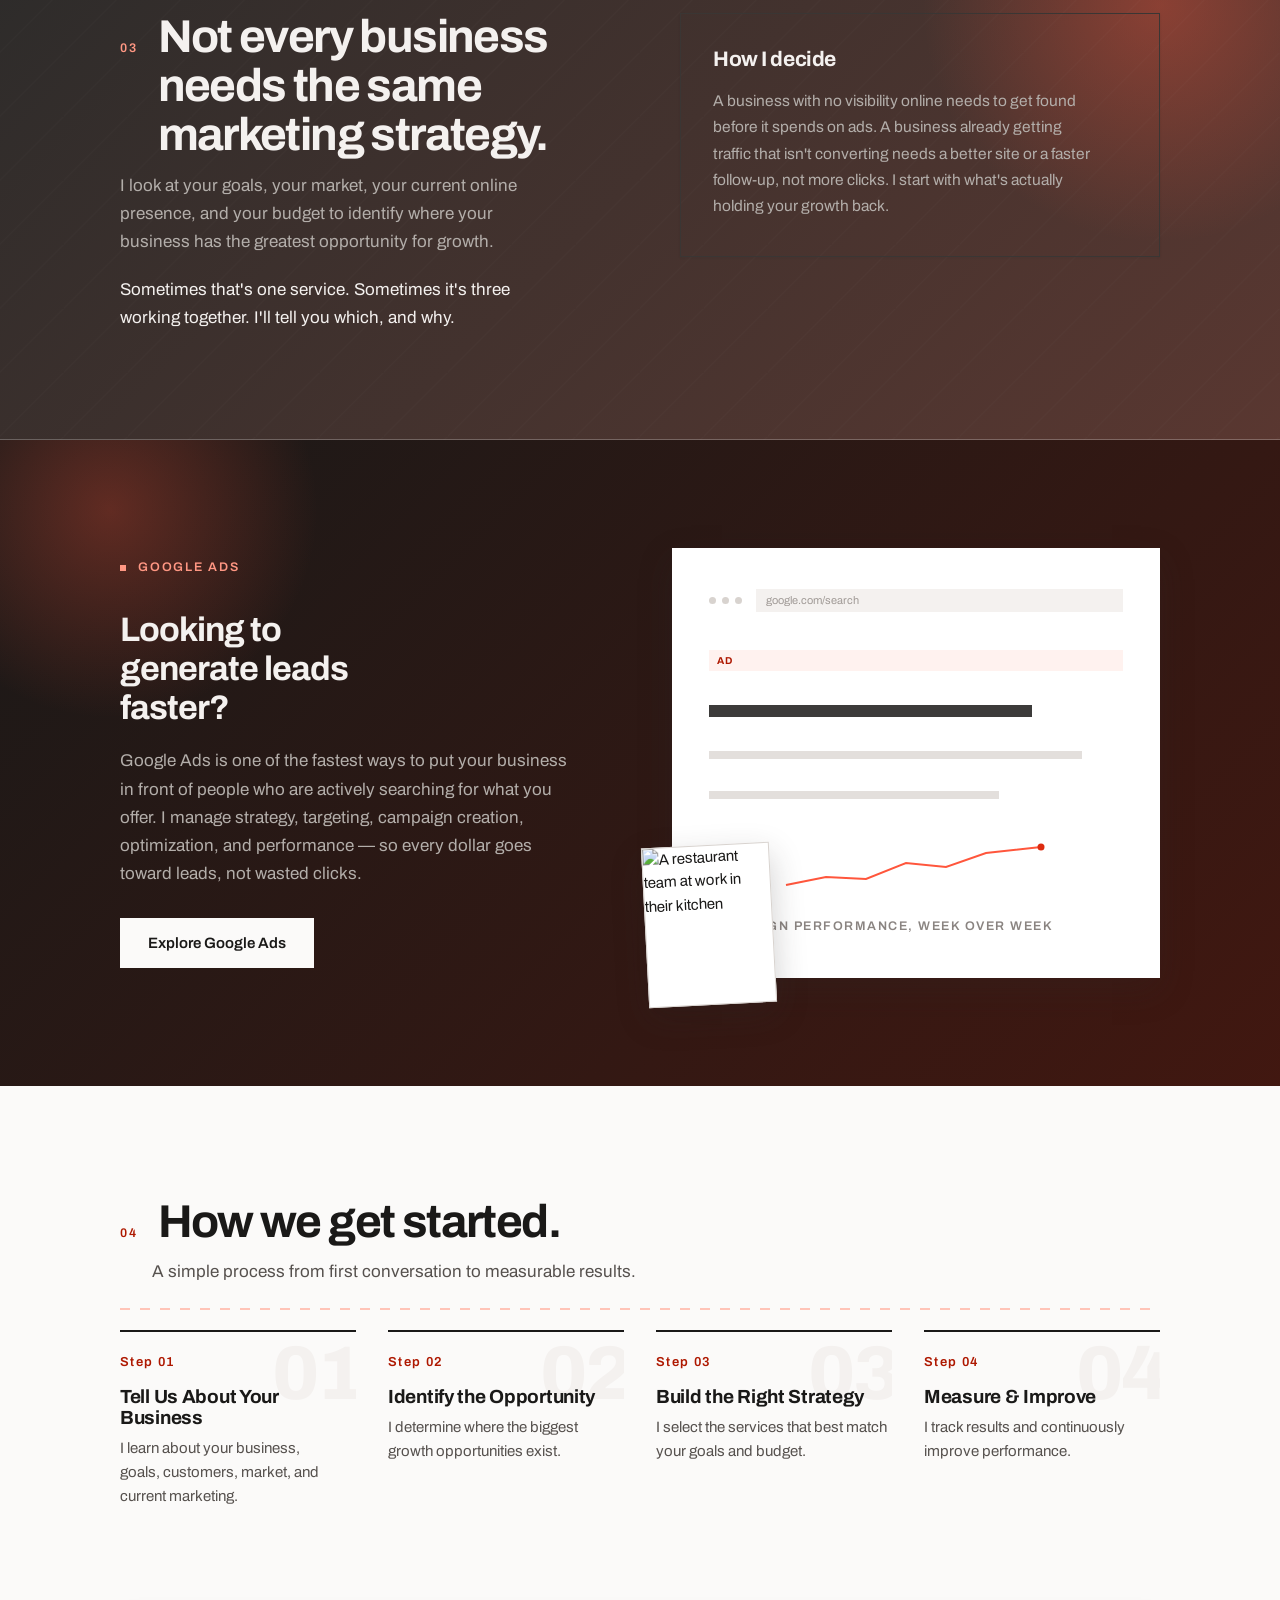
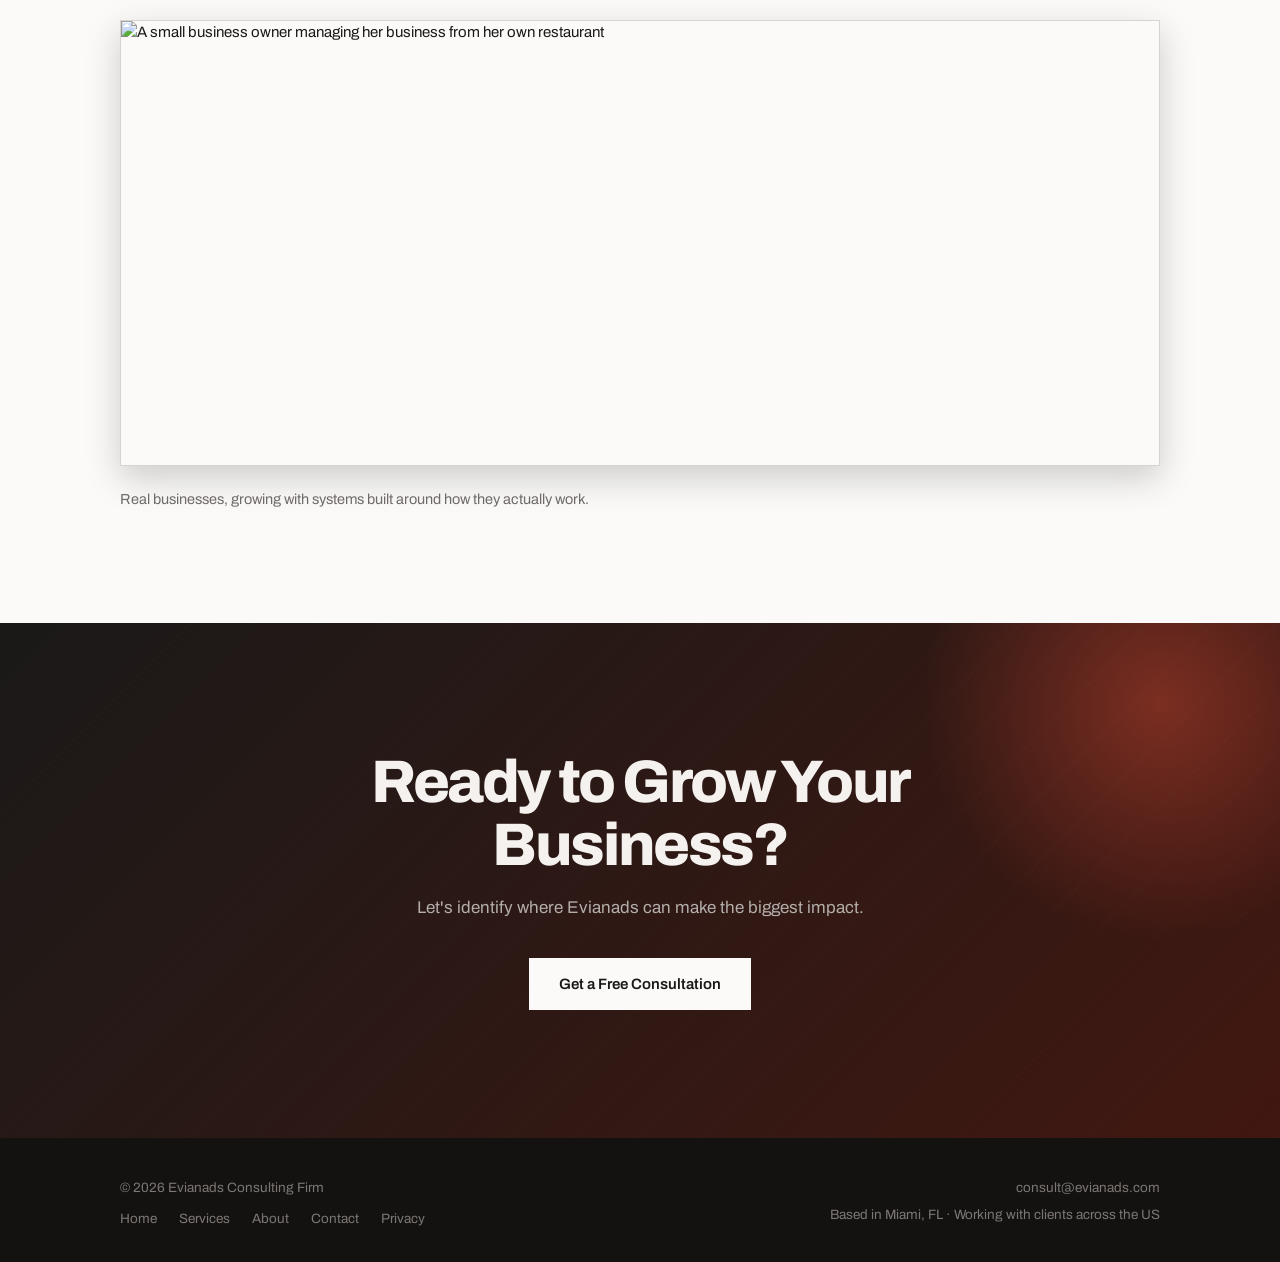
==== commit 7dd5a830: "Lead routing: HubSpot tracking script, privacy link, sitemap entry" ====
--- a/index.html
+++ b/index.html
@@ -393,6 +393,7 @@
         <a href="/#services">Services</a>
         <a href="/about/">About</a>
         <a href="/contact/">Contact</a>
+        <a href="/privacy/">Privacy</a>
       </nav>
     </div>
     <div class="footer-meta">
@@ -402,6 +403,7 @@
   </div>
 </footer>
 
+<script type="text/javascript" id="hs-script-loader" async defer src="//js.hs-scripts.com/REPLACE_PORTAL_ID.js"></script>
 <script src="/assets/app.js"></script>
 </body>
 </html>
--- a/assets/site.css
+++ b/assets/site.css
@@ -560,10 +560,55 @@
 }
 .mock-flow-connector { width: 2px; height: 22px; background: var(--color-accent-300); margin-left: 27px; }
 
+/* — photography (selective real-world images; complements the digital visuals above, never replaces them) — */
+.hero-visual-photo {
+  position: absolute; width: 116px; height: 148px; z-index: 4;
+  border: 1px solid var(--border-strong); box-shadow: var(--shadow-lg); background: var(--surface);
+  overflow: hidden;
+}
+.hero-visual-photo img { width: 100%; height: 100%; object-fit: cover; display: block; }
+
+.section-photo-accent {
+  position: absolute; width: 180px; height: 230px; z-index: 2;
+  border: 1px solid var(--border-strong); box-shadow: var(--shadow-lg); overflow: hidden; background: var(--surface);
+}
+.section-photo-accent img { width: 100%; height: 100%; object-fit: cover; display: block; }
+
+.spotlight-photo-accent {
+  width: 100%; max-width: 200px; aspect-ratio: 4 / 5; overflow: hidden;
+  border: 1px solid var(--border-dark); box-shadow: var(--shadow-lg); align-self: flex-end;
+}
+.spotlight-photo-accent img { width: 100%; height: 100%; object-fit: cover; display: block; }
+
+.section-dark.has-photo {
+  background-image:
+    linear-gradient(135deg, color-mix(in srgb, var(--ink) 92%, transparent) 0%, color-mix(in srgb, var(--color-accent-900) 85%, transparent) 130%),
+    var(--section-photo);
+  background-size: cover; background-position: center;
+}
+
+.photo-feature-media {
+  width: 100%; aspect-ratio: 21 / 9; overflow: hidden;
+  border: 1px solid var(--border-strong); box-shadow: var(--shadow-lg);
+}
+.photo-feature-media img { width: 100%; height: 100%; object-fit: cover; display: block; }
+.photo-feature-caption { margin-top: 22px; font-size: 14.5px; line-height: 1.6; color: var(--text-muted); max-width: 60ch; }
+
+.service-hero-photo {
+  position: absolute; width: 150px; height: 190px; z-index: 3;
+  border: 1px solid var(--border-strong); box-shadow: var(--shadow-lg); overflow: hidden; background: var(--surface);
+}
+.service-hero-photo img { width: 100%; height: 100%; object-fit: cover; display: block; }
+
 @media (max-width: 780px) {
   .mock-stack { min-height: 320px; }
   .mock-card { max-width: 280px; }
   .hero::before, .hero::after, .mock-glow { opacity: 0.4; }
+  .section-photo-accent { display: none; }
+}
+
+@media (max-width: 480px) {
+  .hero-visual-photo, .service-hero-photo { display: none; }
 }
 
 @media (max-width: 620px) {
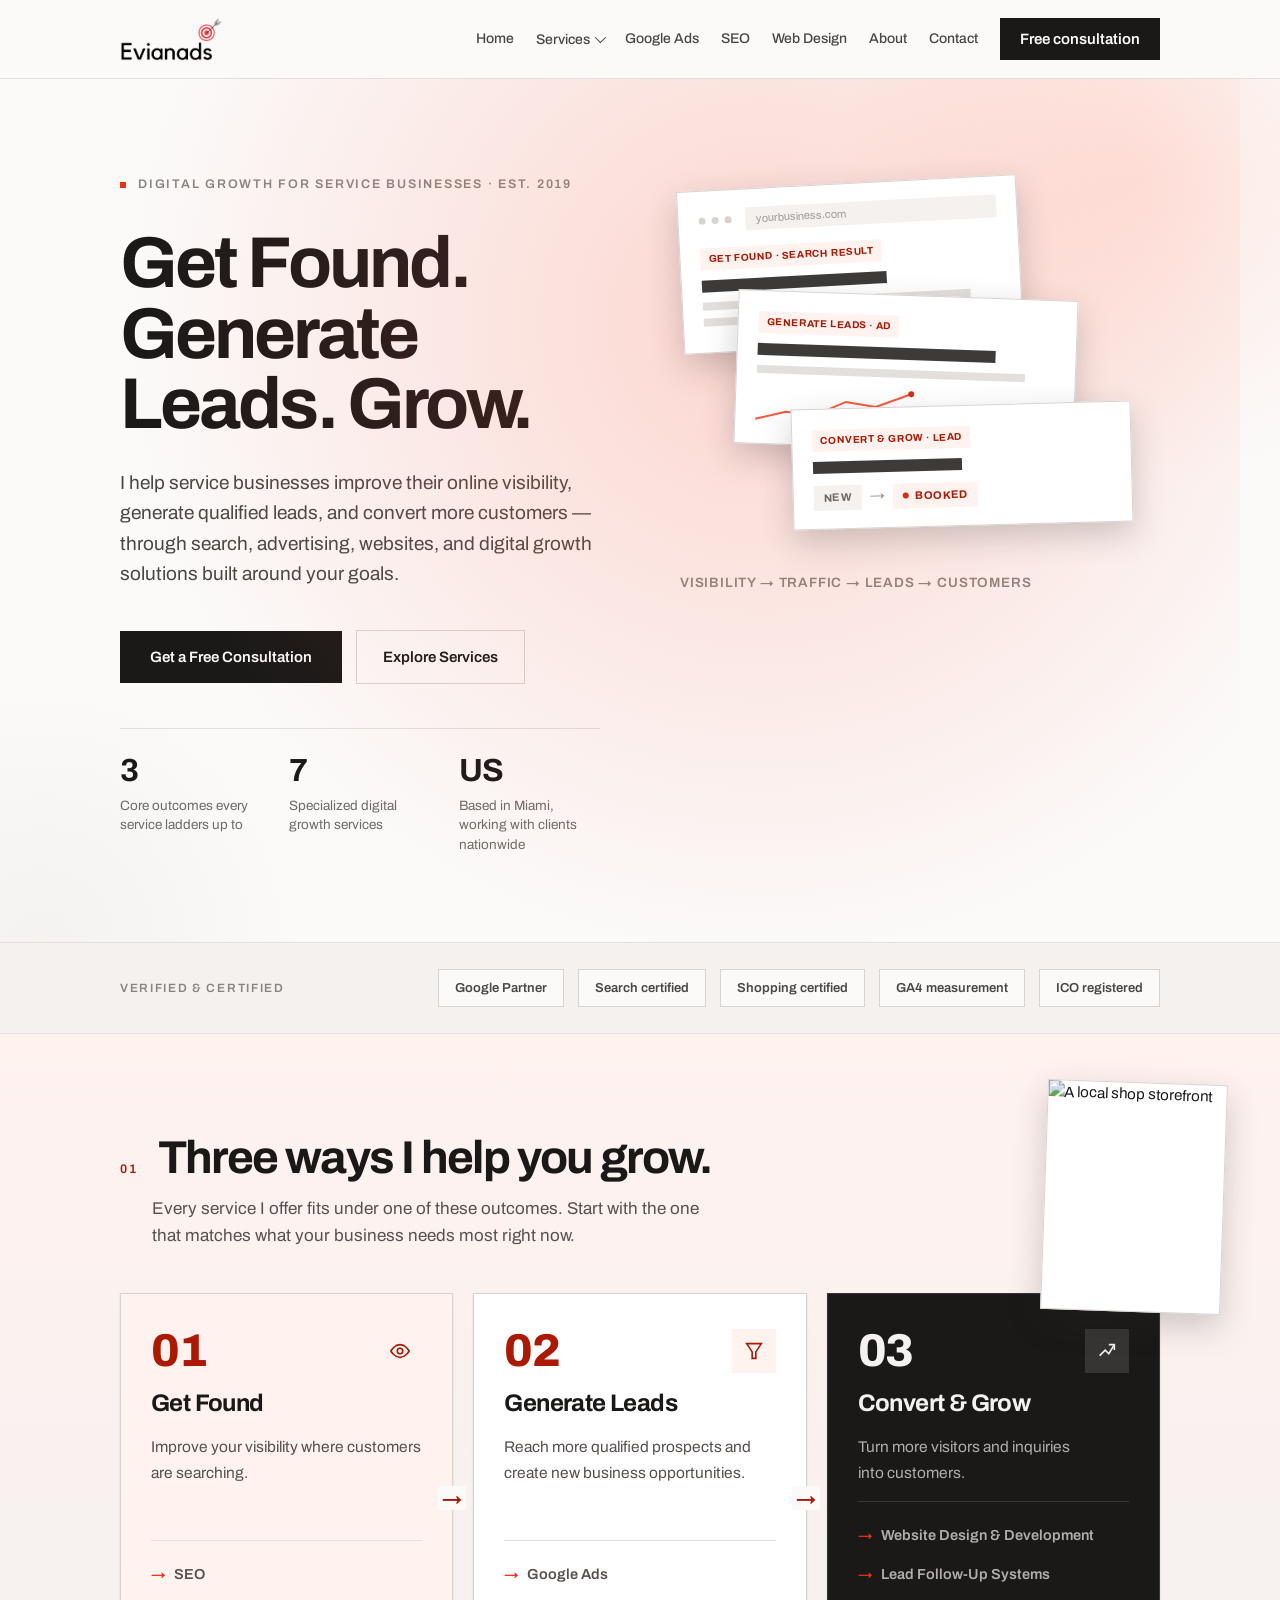
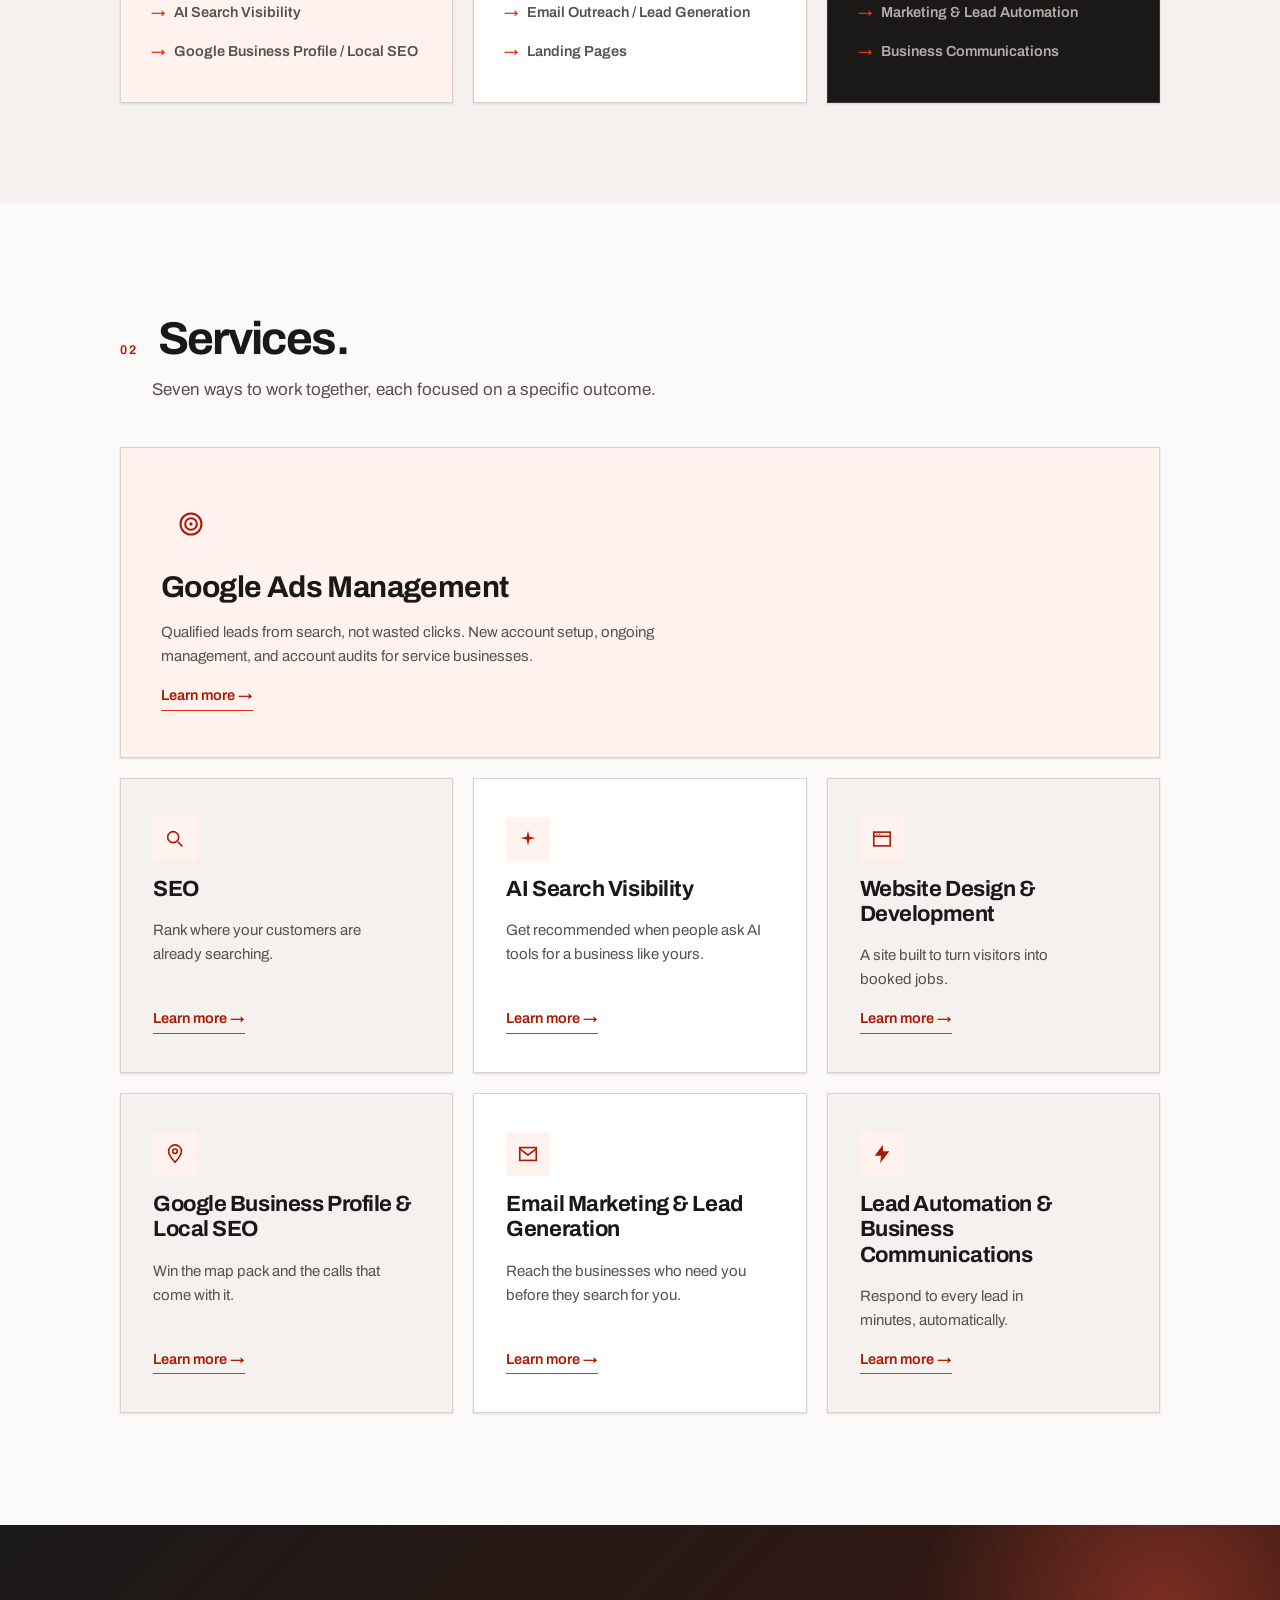
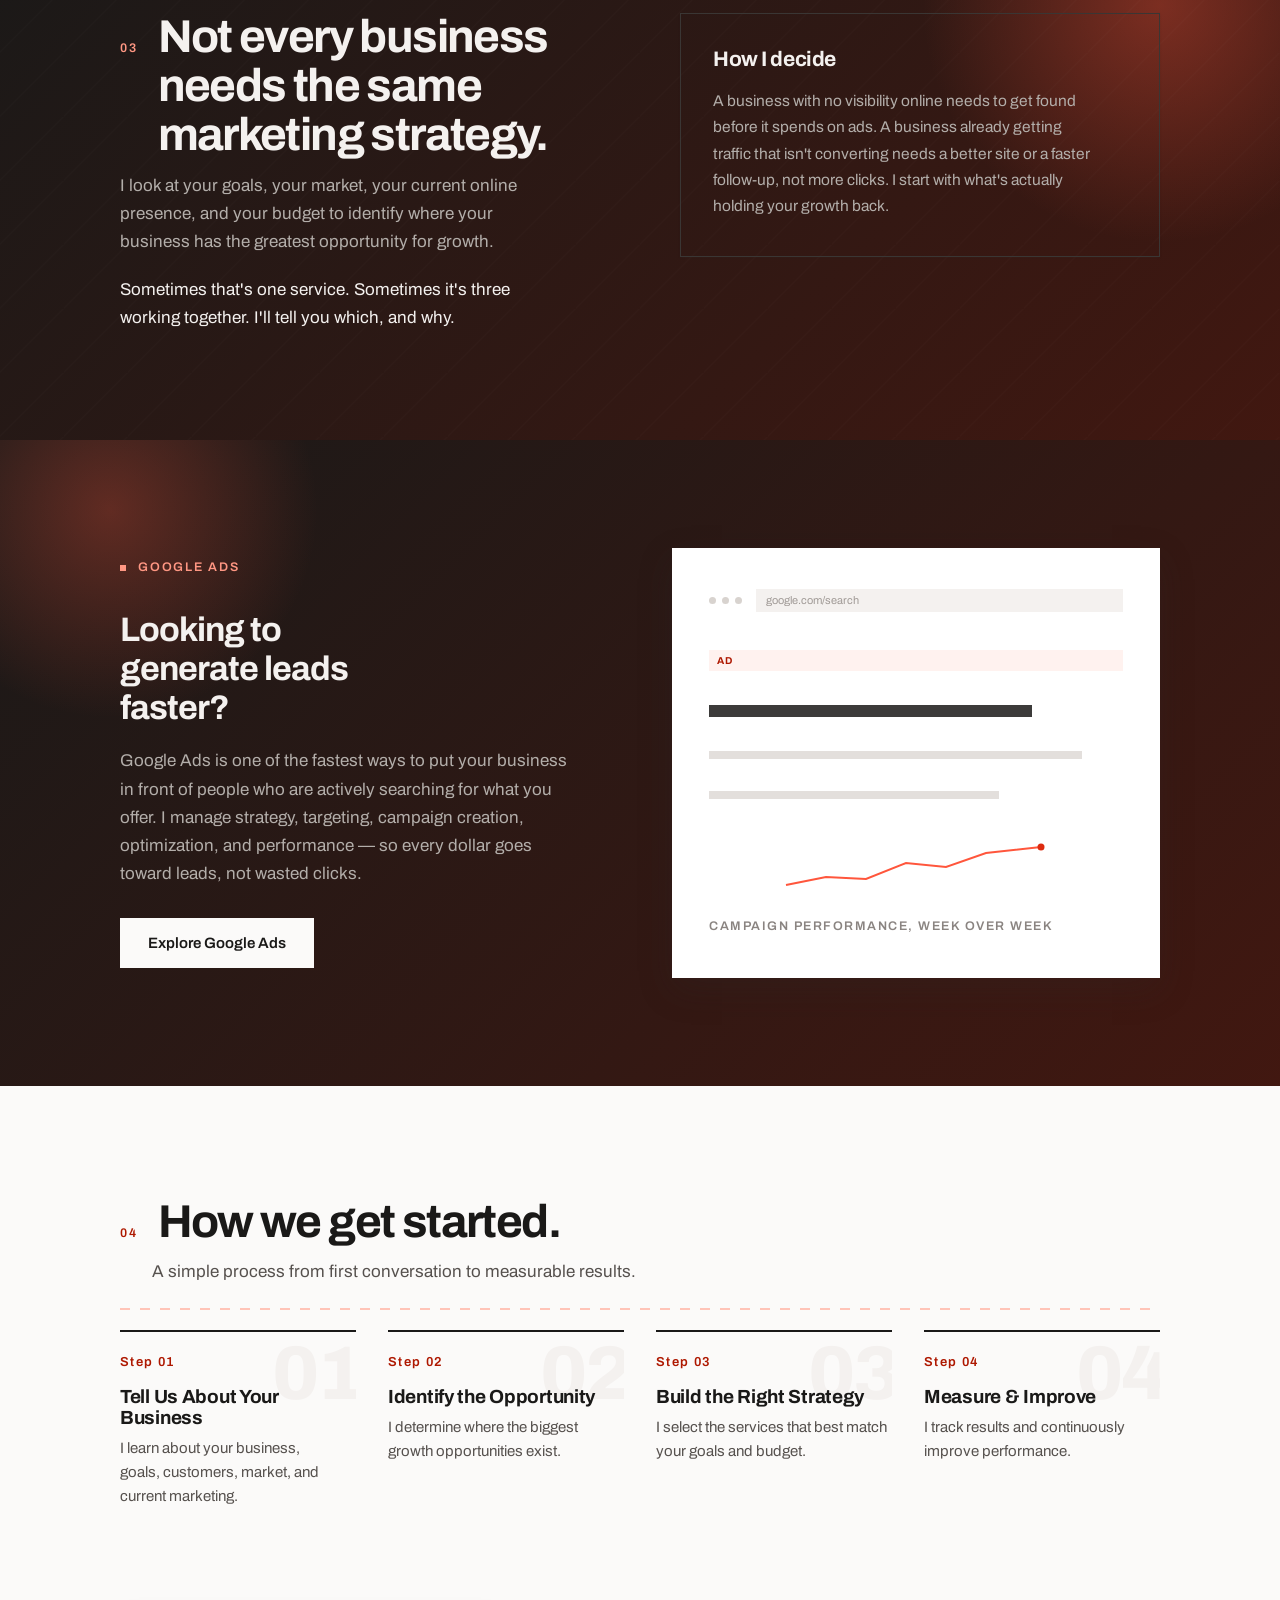
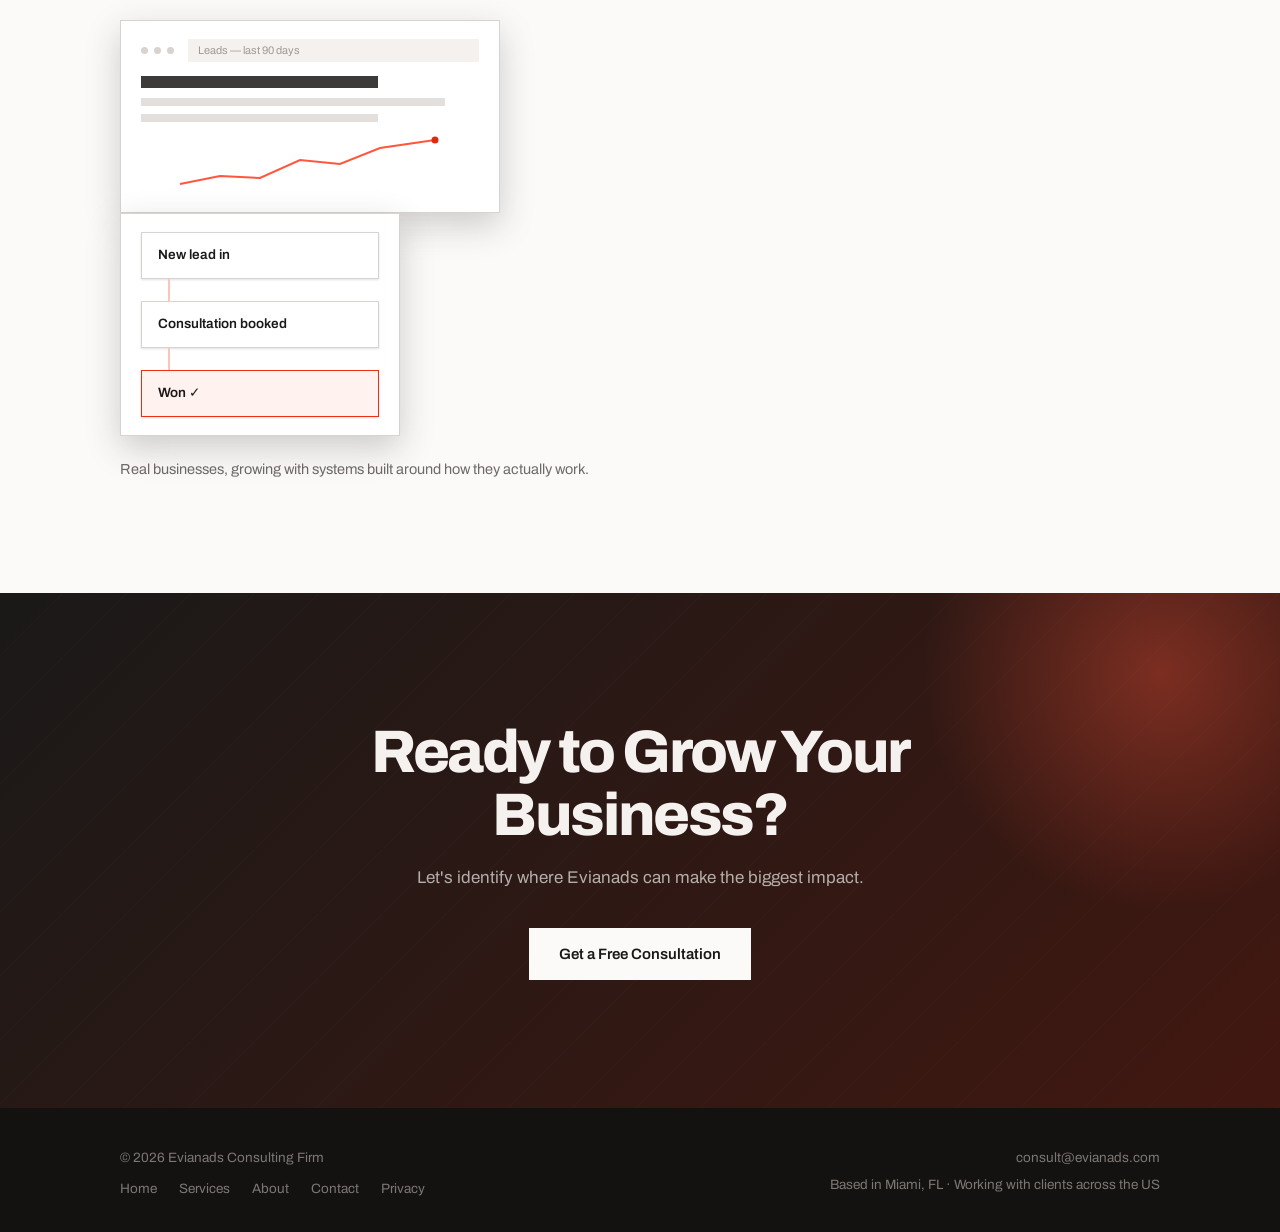
==== commit 32b37eba: "Replace people photos with hand-built mockups on homepage" ====
--- a/index.html
+++ b/index.html
@@ -138,9 +138,6 @@
             <span class="mock-status-pill is-booked">Booked</span>
           </div>
         </div>
-        <div class="hero-visual-photo mock-float" style="top: -34px; right: -6px; transform: rotate(4deg);">
-          <img src="https://images.unsplash.com/photo-1753161618091-b4cf35b9aa99?w=400&q=80&fm=webp&auto=format&fit=crop&crop=faces" alt="A small business owner in her shop" loading="lazy" width="116" height="148">
-        </div>
       </div>
       <div class="hero-visual-caption">Visibility → Traffic → Leads → Customers</div>
     </div>
@@ -287,7 +284,7 @@
   </div>
 </section>
 
-<section class="section-dark has-photo" data-reveal style="--section-photo: url('https://images.unsplash.com/photo-1529119368496-2dfda6ec2804?w=1600&q=70&fm=webp&auto=format&fit=crop');">
+<section class="section-dark" data-reveal>
   <div class="wrap">
     <div>
       <div class="section-head">
@@ -326,9 +323,6 @@
         <circle cx="255" cy="4" r="3.5"></circle>
       </svg>
       <span class="feature-split-visual-label">Campaign performance, week over week</span>
-      <div class="section-photo-accent mock-float" style="width: 128px; height: 160px; bottom: -28px; left: -28px; top: auto; right: auto; transform: rotate(-3deg);">
-        <img src="https://images.unsplash.com/photo-1721637713270-5470ea1d6389?w=400&q=80&fm=webp&auto=format&fit=crop" alt="A restaurant team at work in their kitchen" loading="lazy" width="128" height="160">
-      </div>
     </div>
   </div>
 </section>
@@ -368,8 +362,24 @@
 </section>
 
 <section class="section" data-reveal>
-  <div class="photo-feature-media">
-    <img src="https://images.unsplash.com/photo-1765648580890-732fa6d769c5?w=1600&q=75&fm=webp&auto=format&fit=crop" alt="A small business owner managing her business from her own restaurant" loading="lazy" width="1600" height="686">
+  <div class="feature-mockup-panel">
+    <div class="mock-card" style="max-width: 380px;">
+      <div class="mock-browser-bar"><span class="mock-dot"></span><span class="mock-dot"></span><span class="mock-dot"></span><span class="mock-url">Leads — last 90 days</span></div>
+      <div class="mock-title-line" style="width: 70%;"></div>
+      <div class="mock-line w-90"></div>
+      <div class="mock-line w-70"></div>
+      <svg class="mock-sparkline" viewBox="0 0 260 60" width="100%" height="60" aria-hidden="true">
+        <path d="M0,50 L40,42 L80,44 L120,26 L160,30 L200,14 L255,6"/>
+        <circle cx="255" cy="6" r="3.5"></circle>
+      </svg>
+    </div>
+    <div class="mock-card" style="max-width: 280px; display: flex; flex-direction: column; gap: 0;">
+      <div class="mock-flow-node">New lead in</div>
+      <div class="mock-flow-connector"></div>
+      <div class="mock-flow-node">Consultation booked</div>
+      <div class="mock-flow-connector"></div>
+      <div class="mock-flow-node" style="background: var(--color-accent-100); border-color: var(--color-accent);">Won ✓</div>
+    </div>
   </div>
   <p class="photo-feature-caption">Real businesses, growing with systems built around how they actually work.</p>
 </section>
@@ -403,7 +413,7 @@
   </div>
 </footer>
 
-<script type="text/javascript" id="hs-script-loader" async defer src="//js.hs-scripts.com/REPLACE_PORTAL_ID.js"></script>
+<script type="text/javascript" id="hs-script-loader" async defer src="//js.hs-scripts.com/247267235.js"></script>
 <script src="/assets/app.js"></script>
 </body>
 </html>
--- a/assets/site.css
+++ b/assets/site.css
@@ -314,7 +314,7 @@
 .field { display: grid; gap: 8px; }
 .field-label { font-size: 12px; font-weight: 600; letter-spacing: 0.1em; text-transform: uppercase; color: var(--text-muted); }
 .field input, .field select, .field textarea {
-  border: 1px solid var(--border-input); background: #fff; padding: 13px 14px; font-size: 16px; color: var(--ink);
+  width: 100%; min-width: 0; border: 1px solid var(--border-input); background: #fff; padding: 13px 14px; font-size: 16px; color: var(--ink);
 }
 .field textarea { resize: vertical; }
 .form-note { font-size: 13px; line-height: 1.6; color: var(--text-muted-2); margin: 0; }
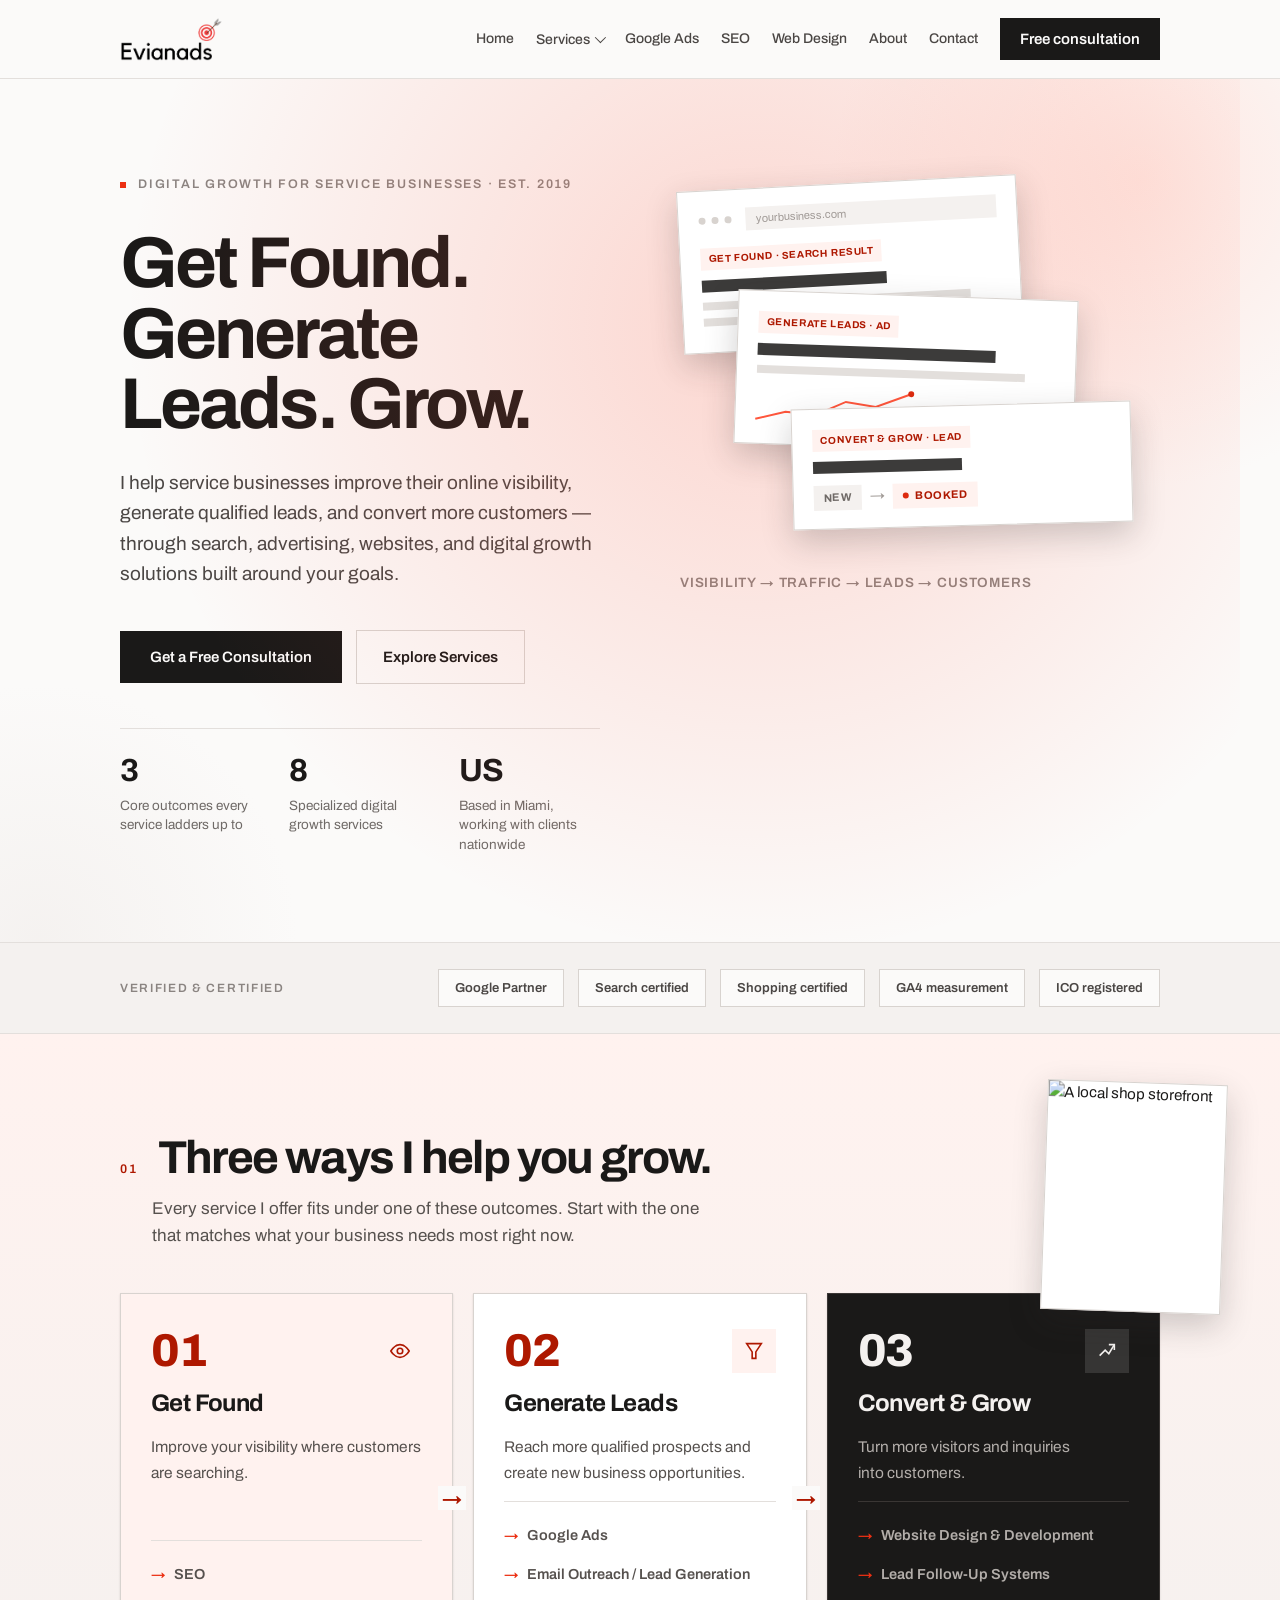
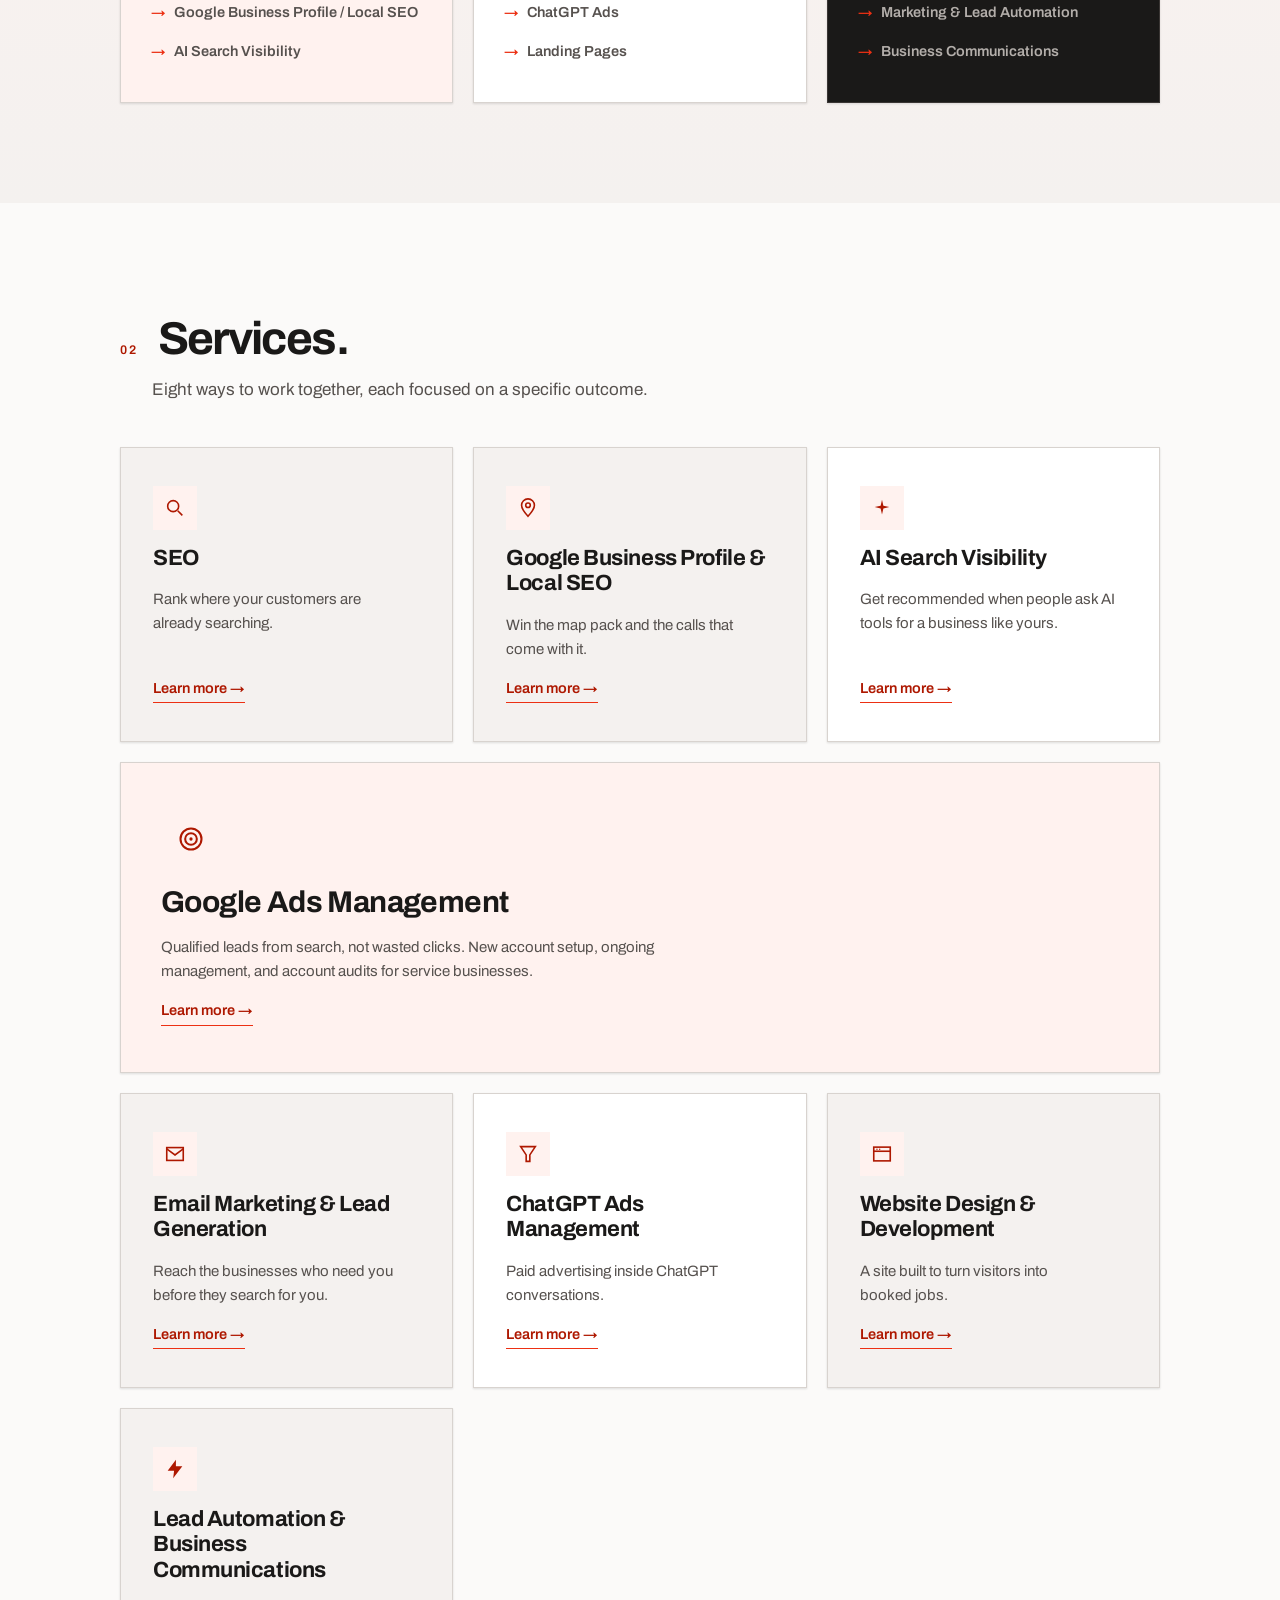
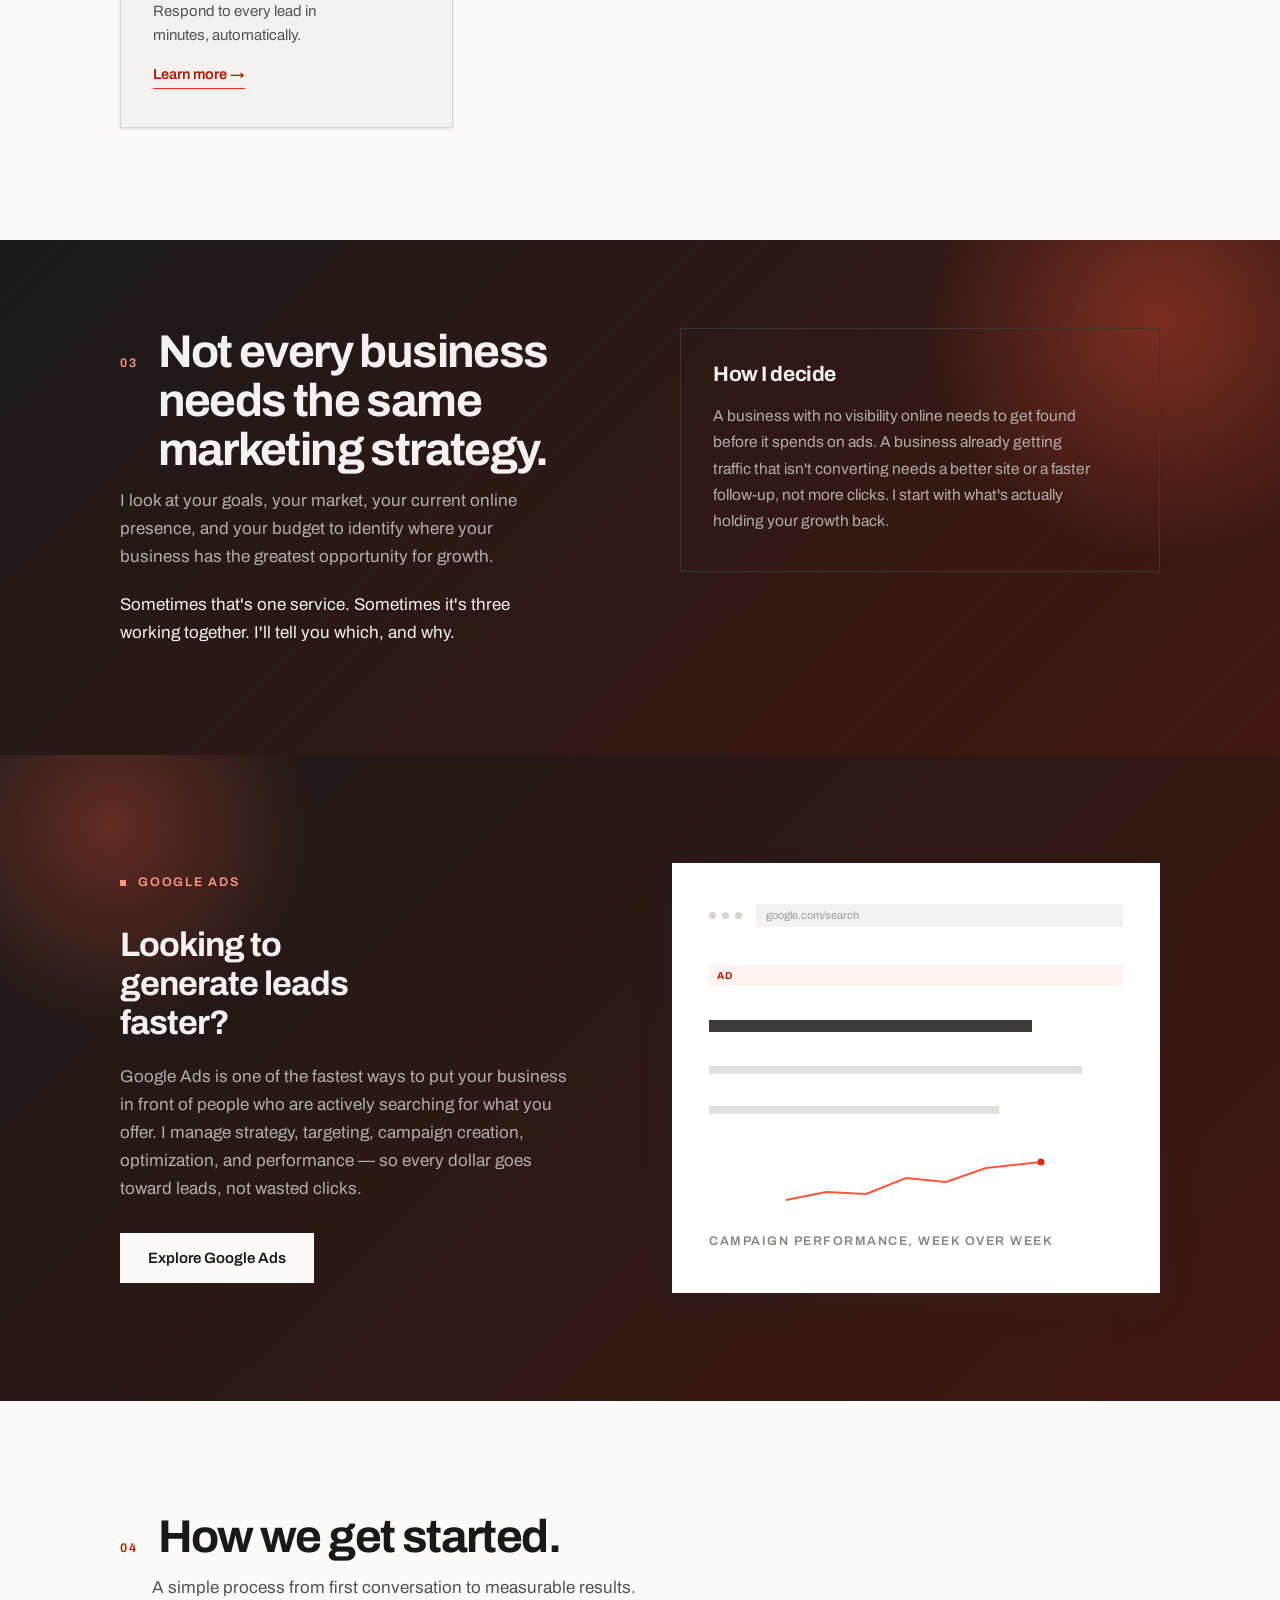
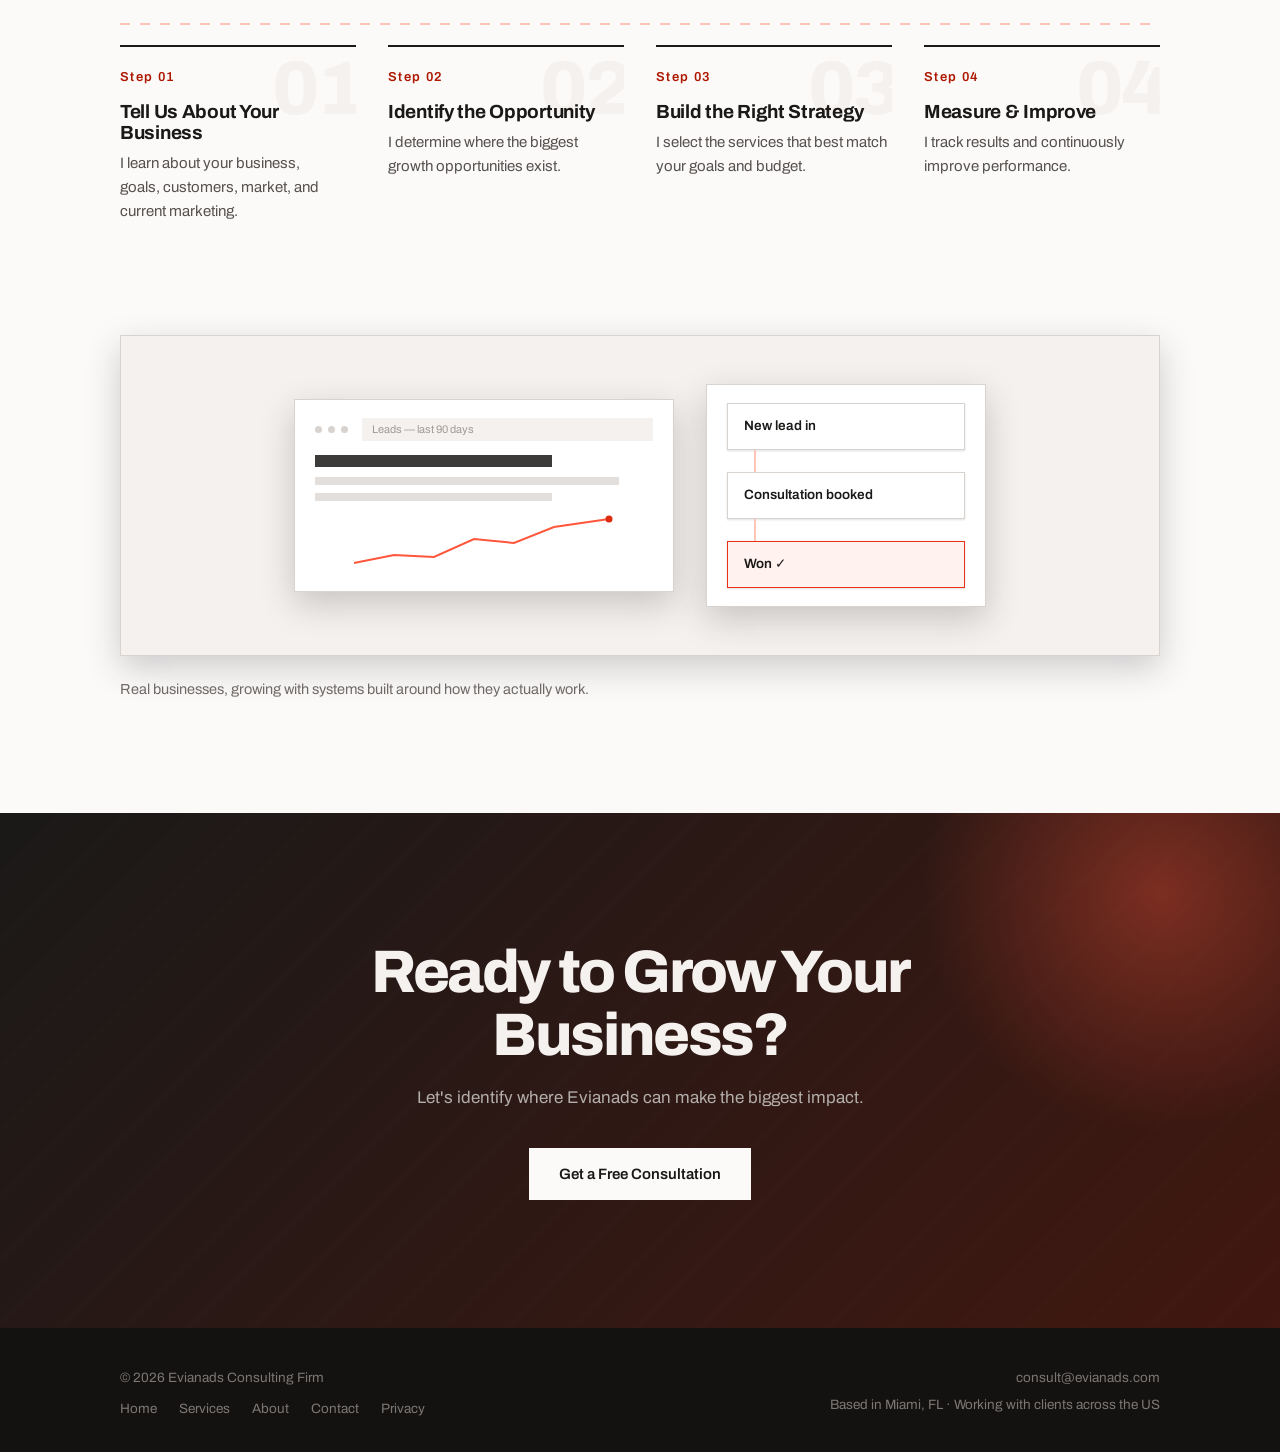
==== commit 477e5b4b: "aReorganize services into 3 categories + add ChatGPT Ads (homepage)" ====
--- a/index.html
+++ b/index.html
@@ -63,12 +63,13 @@
       <div class="nav-item-dropdown">
         <button class="nav-dropdown-toggle" type="button" aria-haspopup="true" aria-expanded="false">Services <span class="nav-dropdown-caret"></span></button>
         <div class="nav-dropdown-menu">
+          <a href="/seo/">SEO</a>
+          <a href="/google-business-profile/">Google Business Profile &amp; Local SEO</a>
+          <a href="/ai-search-visibility/">AI Search Visibility</a>
           <a href="/google-ads/">Google Ads Management</a>
-          <a href="/seo/">SEO</a>
-          <a href="/ai-search-visibility/">AI Search Visibility</a>
+          <a href="/email-marketing/">Email Marketing &amp; Lead Generation</a>
+          <a href="/chatgpt-ads/">ChatGPT Ads Management</a>
           <a href="/web-design/">Website Design &amp; Development</a>
-          <a href="/google-business-profile/">Google Business Profile &amp; Local SEO</a>
-          <a href="/email-marketing/">Email Marketing &amp; Lead Generation</a>
           <a href="/lead-automation/">Lead Automation &amp; Business Communications</a>
         </div>
       </div>
@@ -101,7 +102,7 @@
           <div class="hero-stat-label">Core outcomes every service ladders up to</div>
         </div>
         <div>
-          <div class="hero-stat-value">7</div>
+          <div class="hero-stat-value">8</div>
           <div class="hero-stat-label">Specialized digital growth services</div>
         </div>
         <div>
@@ -179,8 +180,8 @@
       <p>Improve your visibility where customers are searching.</p>
       <ul class="card-list">
         <li><a href="/seo/">SEO</a></li>
+        <li><a href="/google-business-profile/">Google Business Profile / Local SEO</a></li>
         <li><a href="/ai-search-visibility/">AI Search Visibility</a></li>
-        <li><a href="/google-business-profile/">Google Business Profile / Local SEO</a></li>
       </ul>
     </div>
     <div class="card">
@@ -195,6 +196,7 @@
       <ul class="card-list">
         <li><a href="/google-ads/">Google Ads</a></li>
         <li><a href="/email-marketing/">Email Outreach / Lead Generation</a></li>
+        <li><a href="/chatgpt-ads/">ChatGPT Ads</a></li>
         <li><a href="/web-design/">Landing Pages</a></li>
       </ul>
     </div>
@@ -223,8 +225,32 @@
     <span class="section-num">02</span>
     <h2>Services.</h2>
   </div>
-  <p class="section-sub" data-reveal>Seven ways to work together, each focused on a specific outcome.</p>
+  <p class="section-sub" data-reveal>Eight ways to work together, each focused on a specific outcome.</p>
   <div class="feature-grid" data-reveal>
+    <div class="service-feature">
+      <span class="icon-badge" aria-hidden="true">
+        <svg viewBox="0 0 24 24" fill="none" stroke="currentColor" stroke-width="1.75"><circle cx="10" cy="10" r="6"/><line x1="15" y1="15" x2="20" y2="20"/></svg>
+      </span>
+      <h3>SEO</h3>
+      <p>Rank where your customers are already searching.</p>
+      <a href="/seo/" class="card-cta">Learn more →</a>
+    </div>
+    <div class="service-feature">
+      <span class="icon-badge" aria-hidden="true">
+        <svg viewBox="0 0 24 24" fill="none" stroke="currentColor" stroke-width="1.75"><path d="M12 21s-7-7.5-7-12a7 7 0 1 1 14 0c0 4.5-7 12-7 12z"/><circle cx="12" cy="9" r="2.5"/></svg>
+      </span>
+      <h3>Google Business Profile &amp; Local SEO</h3>
+      <p>Win the map pack and the calls that come with it.</p>
+      <a href="/google-business-profile/" class="card-cta">Learn more →</a>
+    </div>
+    <div class="service-feature">
+      <span class="icon-badge" aria-hidden="true">
+        <svg viewBox="0 0 24 24" fill="currentColor" stroke="none"><path d="M12 3 L13.5 9.5 L20 11 L13.5 12.5 L12 19 L10.5 12.5 L4 11 L10.5 9.5 Z"/></svg>
+      </span>
+      <h3>AI Search Visibility</h3>
+      <p>Get recommended when people ask AI tools for a business like yours.</p>
+      <a href="/ai-search-visibility/" class="card-cta">Learn more →</a>
+    </div>
     <div class="service-feature is-featured">
       <span class="icon-badge is-lg" aria-hidden="true">
         <svg viewBox="0 0 24 24" fill="none" stroke="currentColor" stroke-width="1.75"><circle cx="12" cy="12" r="9"/><circle cx="12" cy="12" r="5"/><circle cx="12" cy="12" r="1.4" fill="currentColor" stroke="none"/></svg>
@@ -235,19 +261,19 @@
     </div>
     <div class="service-feature">
       <span class="icon-badge" aria-hidden="true">
-        <svg viewBox="0 0 24 24" fill="none" stroke="currentColor" stroke-width="1.75"><circle cx="10" cy="10" r="6"/><line x1="15" y1="15" x2="20" y2="20"/></svg>
-      </span>
-      <h3>SEO</h3>
-      <p>Rank where your customers are already searching.</p>
-      <a href="/seo/" class="card-cta">Learn more →</a>
-    </div>
-    <div class="service-feature">
-      <span class="icon-badge" aria-hidden="true">
-        <svg viewBox="0 0 24 24" fill="currentColor" stroke="none"><path d="M12 3 L13.5 9.5 L20 11 L13.5 12.5 L12 19 L10.5 12.5 L4 11 L10.5 9.5 Z"/></svg>
-      </span>
-      <h3>AI Search Visibility</h3>
-      <p>Get recommended when people ask AI tools for a business like yours.</p>
-      <a href="/ai-search-visibility/" class="card-cta">Learn more →</a>
+        <svg viewBox="0 0 24 24" fill="none" stroke="currentColor" stroke-width="1.75"><rect x="3" y="5" width="18" height="14"/><polyline points="3,6.5 12,13 21,6.5"/></svg>
+      </span>
+      <h3>Email Marketing &amp; Lead Generation</h3>
+      <p>Reach the businesses who need you before they search for you.</p>
+      <a href="/email-marketing/" class="card-cta">Learn more →</a>
+    </div>
+    <div class="service-feature">
+      <span class="icon-badge" aria-hidden="true">
+        <svg viewBox="0 0 24 24" fill="none" stroke="currentColor" stroke-width="1.75"><polygon points="4,4 20,4 14,13 14,20 10,20 10,13"/></svg>
+      </span>
+      <h3>ChatGPT Ads Management</h3>
+      <p>Paid advertising inside ChatGPT conversations.</p>
+      <a href="/chatgpt-ads/" class="card-cta">Learn more →</a>
     </div>
     <div class="service-feature">
       <span class="icon-badge" aria-hidden="true">
@@ -256,22 +282,6 @@
       <h3>Website Design &amp; Development</h3>
       <p>A site built to turn visitors into booked jobs.</p>
       <a href="/web-design/" class="card-cta">Learn more →</a>
-    </div>
-    <div class="service-feature">
-      <span class="icon-badge" aria-hidden="true">
-        <svg viewBox="0 0 24 24" fill="none" stroke="currentColor" stroke-width="1.75"><path d="M12 21s-7-7.5-7-12a7 7 0 1 1 14 0c0 4.5-7 12-7 12z"/><circle cx="12" cy="9" r="2.5"/></svg>
-      </span>
-      <h3>Google Business Profile &amp; Local SEO</h3>
-      <p>Win the map pack and the calls that come with it.</p>
-      <a href="/google-business-profile/" class="card-cta">Learn more →</a>
-    </div>
-    <div class="service-feature">
-      <span class="icon-badge" aria-hidden="true">
-        <svg viewBox="0 0 24 24" fill="none" stroke="currentColor" stroke-width="1.75"><rect x="3" y="5" width="18" height="14"/><polyline points="3,6.5 12,13 21,6.5"/></svg>
-      </span>
-      <h3>Email Marketing &amp; Lead Generation</h3>
-      <p>Reach the businesses who need you before they search for you.</p>
-      <a href="/email-marketing/" class="card-cta">Learn more →</a>
     </div>
     <div class="service-feature">
       <span class="icon-badge" aria-hidden="true">
--- a/assets/site.css
+++ b/assets/site.css
@@ -594,6 +594,13 @@
 .photo-feature-media img { width: 100%; height: 100%; object-fit: cover; display: block; }
 .photo-feature-caption { margin-top: 22px; font-size: 14.5px; line-height: 1.6; color: var(--text-muted); max-width: 60ch; }
 
+.feature-mockup-panel {
+  width: 100%; background: var(--surface-alt); border: 1px solid var(--border-strong);
+  box-shadow: var(--shadow-lg); padding: 48px 40px;
+  display: flex; align-items: center; justify-content: center; gap: 32px; flex-wrap: wrap;
+}
+.feature-mockup-panel .mock-card { margin: 0; }
+
 .service-hero-photo {
   position: absolute; width: 150px; height: 190px; z-index: 3;
   border: 1px solid var(--border-strong); box-shadow: var(--shadow-lg); overflow: hidden; background: var(--surface);
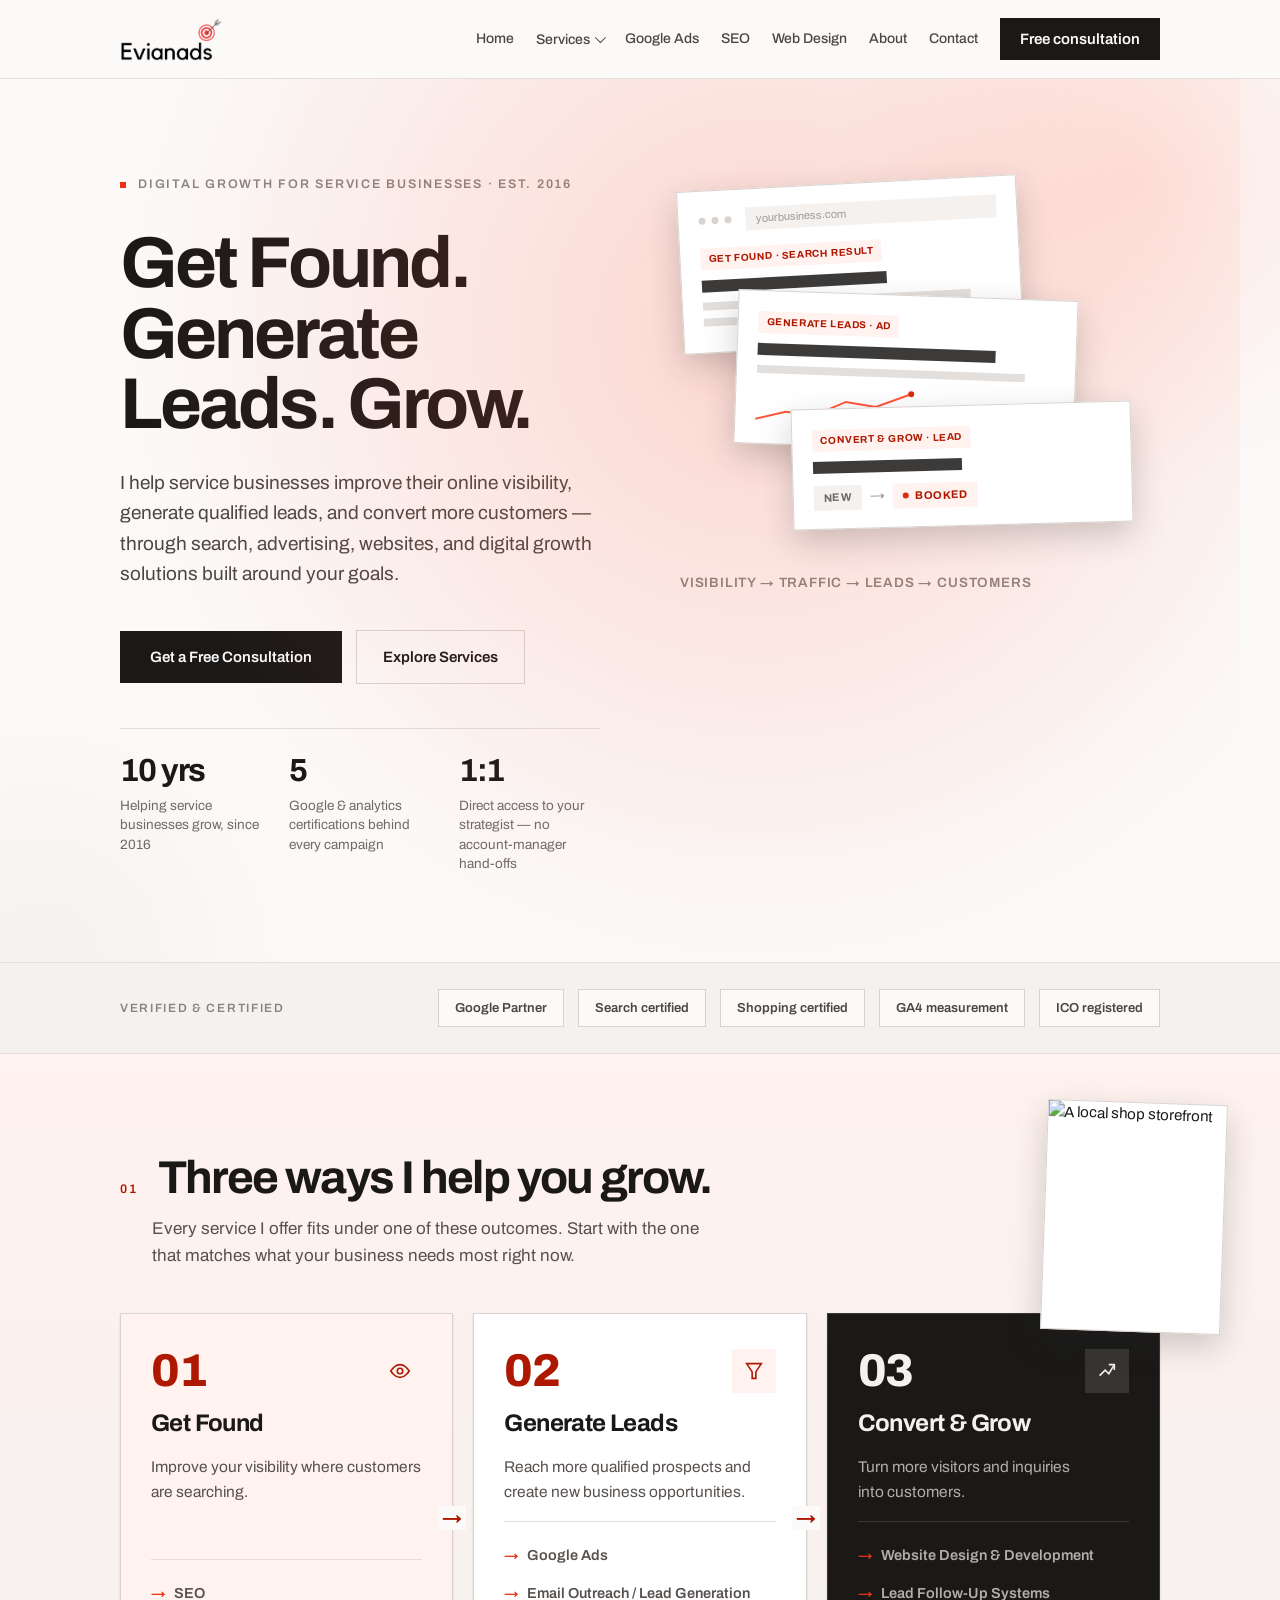
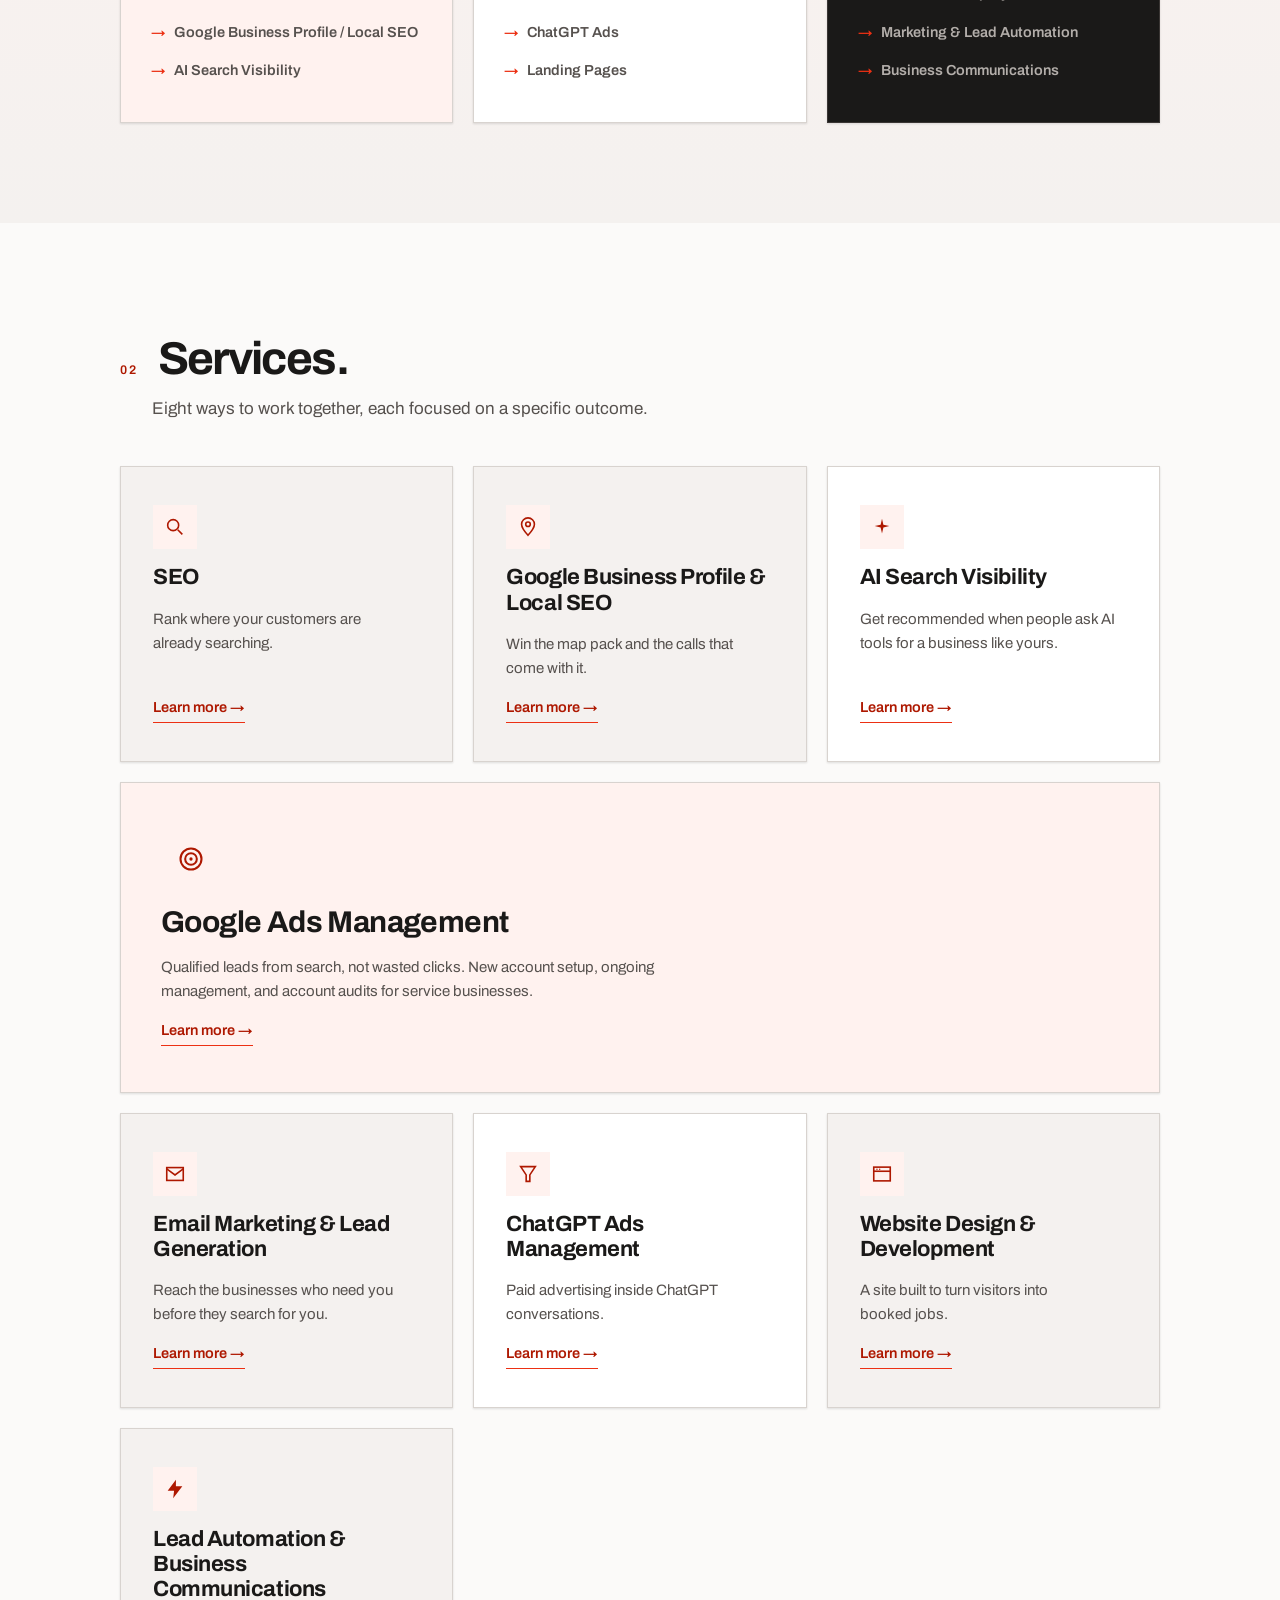
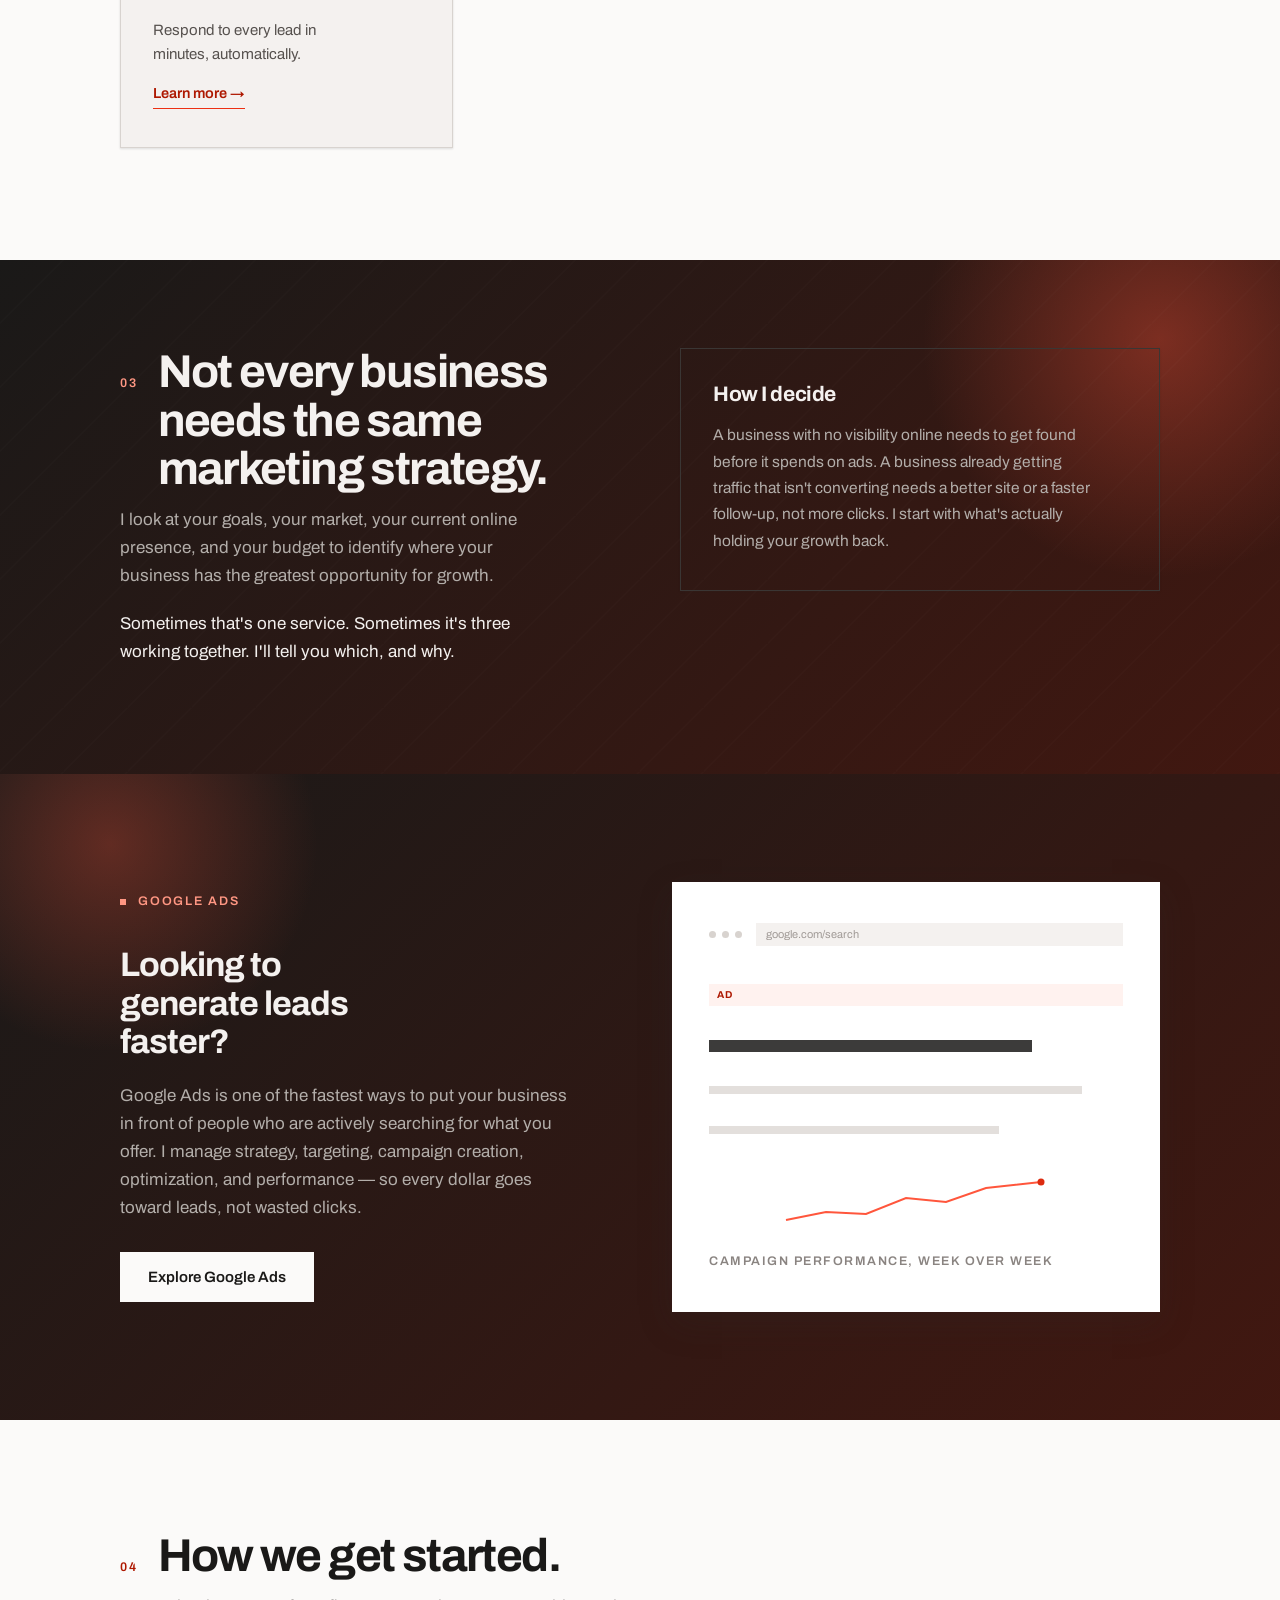
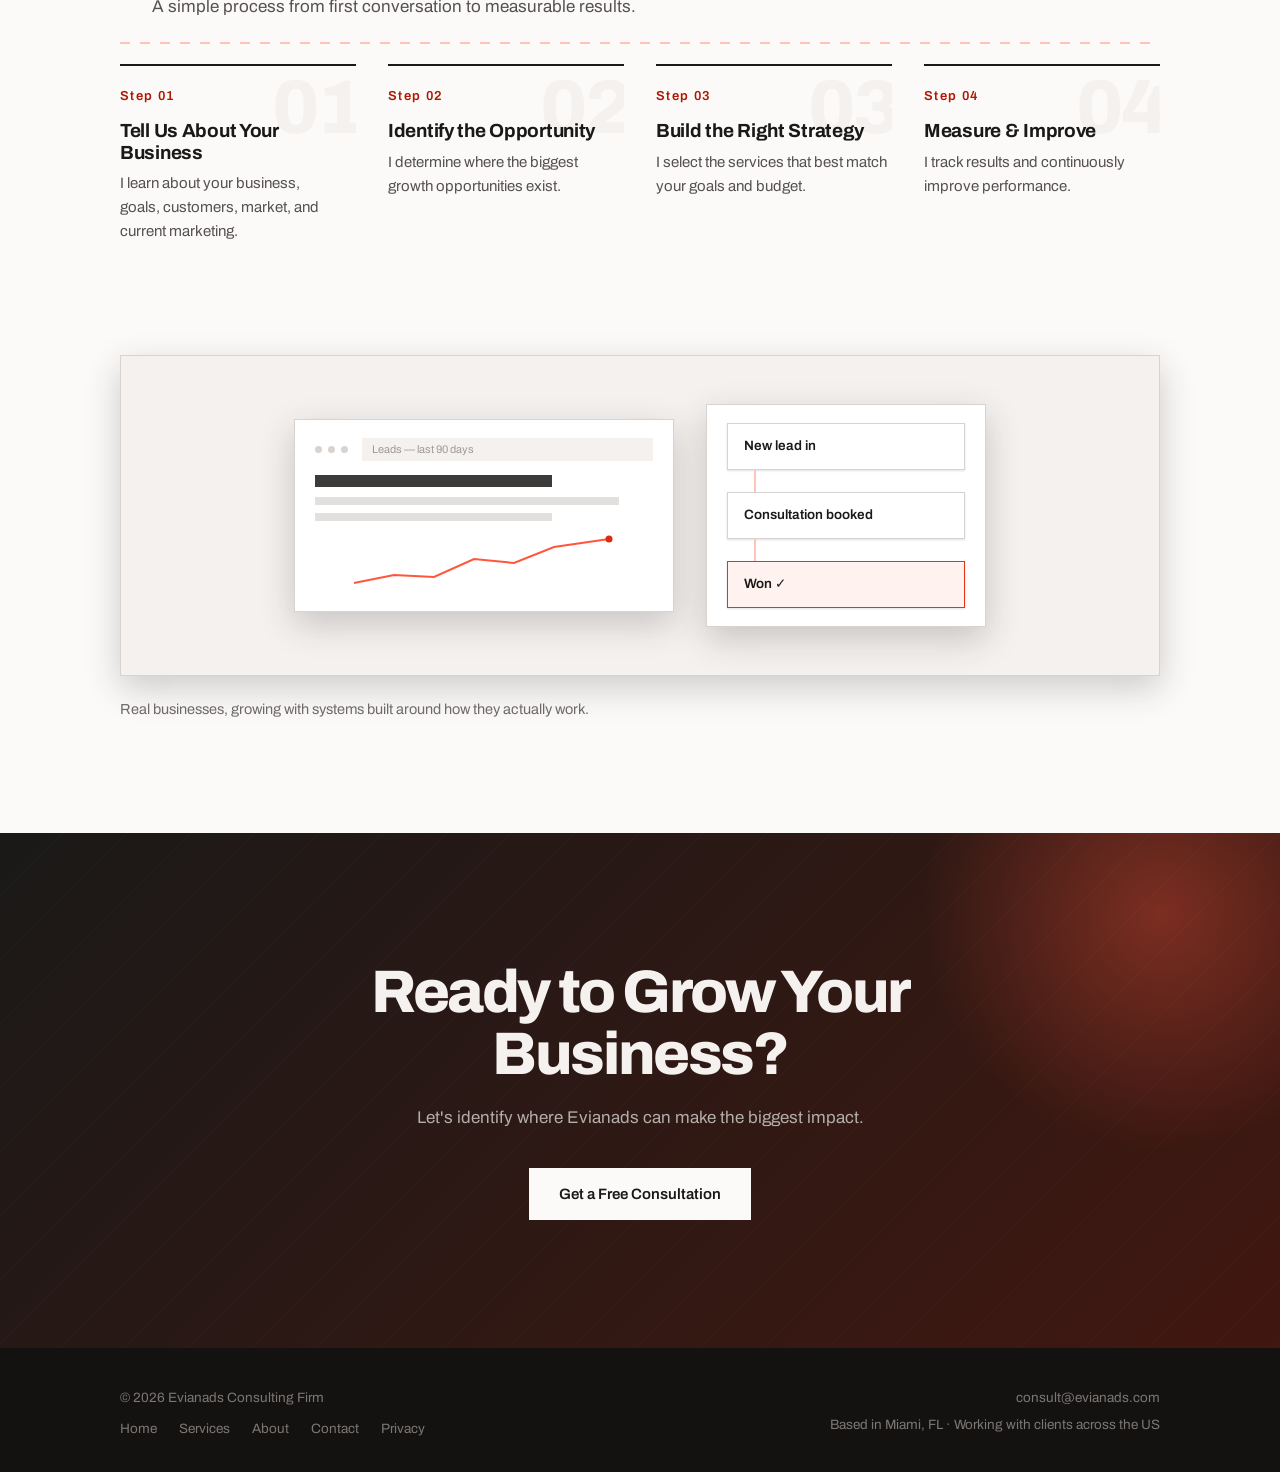
==== commit 62abdc3a: "Update hero stats and correct founding year to 2016 - Replace homepage hero-stats block (3 outcomes " ====
--- a/index.html
+++ b/index.html
@@ -88,7 +88,7 @@
     <div class="hero-copy">
       <div class="eyebrow">
         <span class="eyebrow-dot"></span>
-        <span class="eyebrow-label">Digital growth for service businesses · Est. 2019</span>
+        <span class="eyebrow-label">Digital growth for service businesses · Est. 2016</span>
       </div>
       <h1>Get Found. Generate Leads. Grow.</h1>
       <p class="hero-sub">I help service businesses improve their online visibility, generate qualified leads, and convert more customers — through search, advertising, websites, and digital growth solutions built around your goals.</p>
@@ -98,16 +98,16 @@
       </div>
       <div class="hero-stats">
         <div>
-          <div class="hero-stat-value">3</div>
-          <div class="hero-stat-label">Core outcomes every service ladders up to</div>
+          <div class="hero-stat-value">10 yrs</div>
+          <div class="hero-stat-label">Helping service businesses grow, since 2016</div>
         </div>
         <div>
-          <div class="hero-stat-value">8</div>
-          <div class="hero-stat-label">Specialized digital growth services</div>
+          <div class="hero-stat-value">5</div>
+          <div class="hero-stat-label">Google &amp; analytics certifications behind every campaign</div>
         </div>
         <div>
-          <div class="hero-stat-value">US</div>
-          <div class="hero-stat-label">Based in Miami, working with clients nationwide</div>
+          <div class="hero-stat-value">1:1</div>
+          <div class="hero-stat-label">Direct access to your strategist — no account-manager hand-offs</div>
         </div>
       </div>
     </div>
